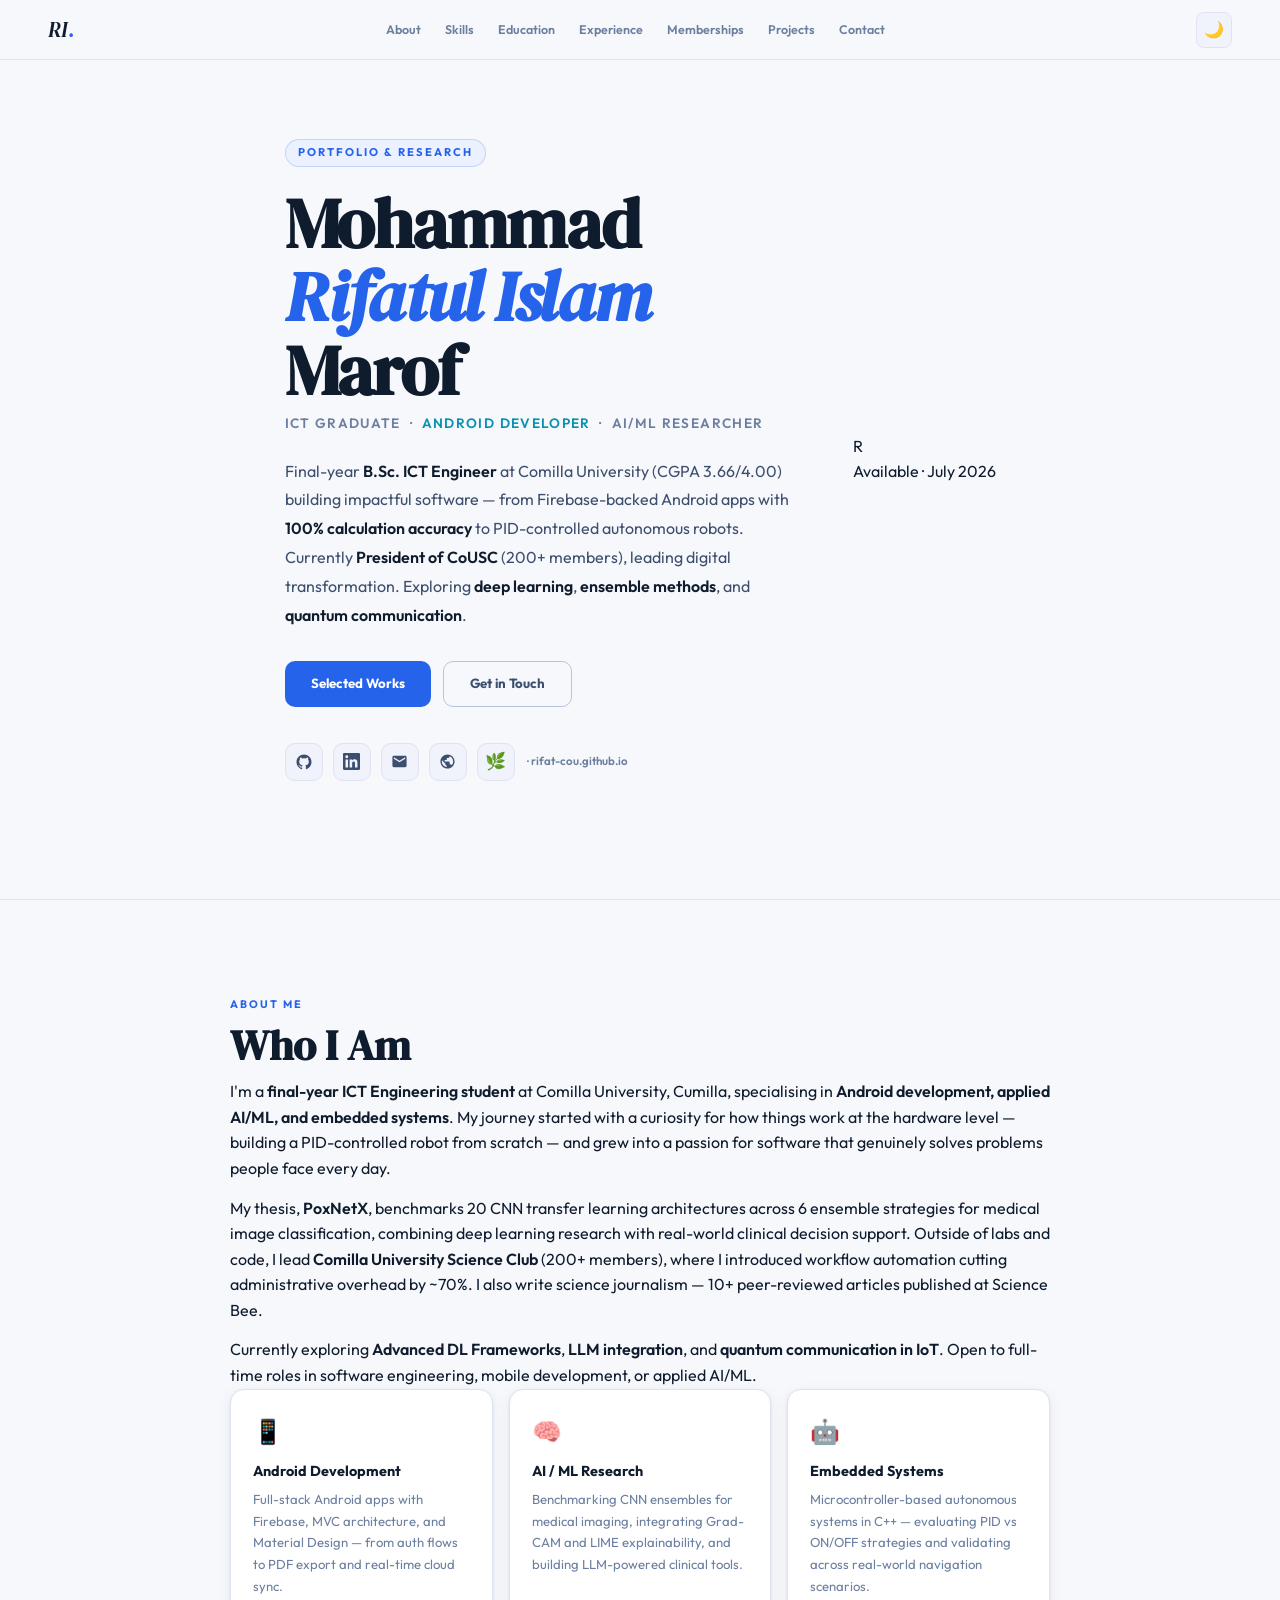
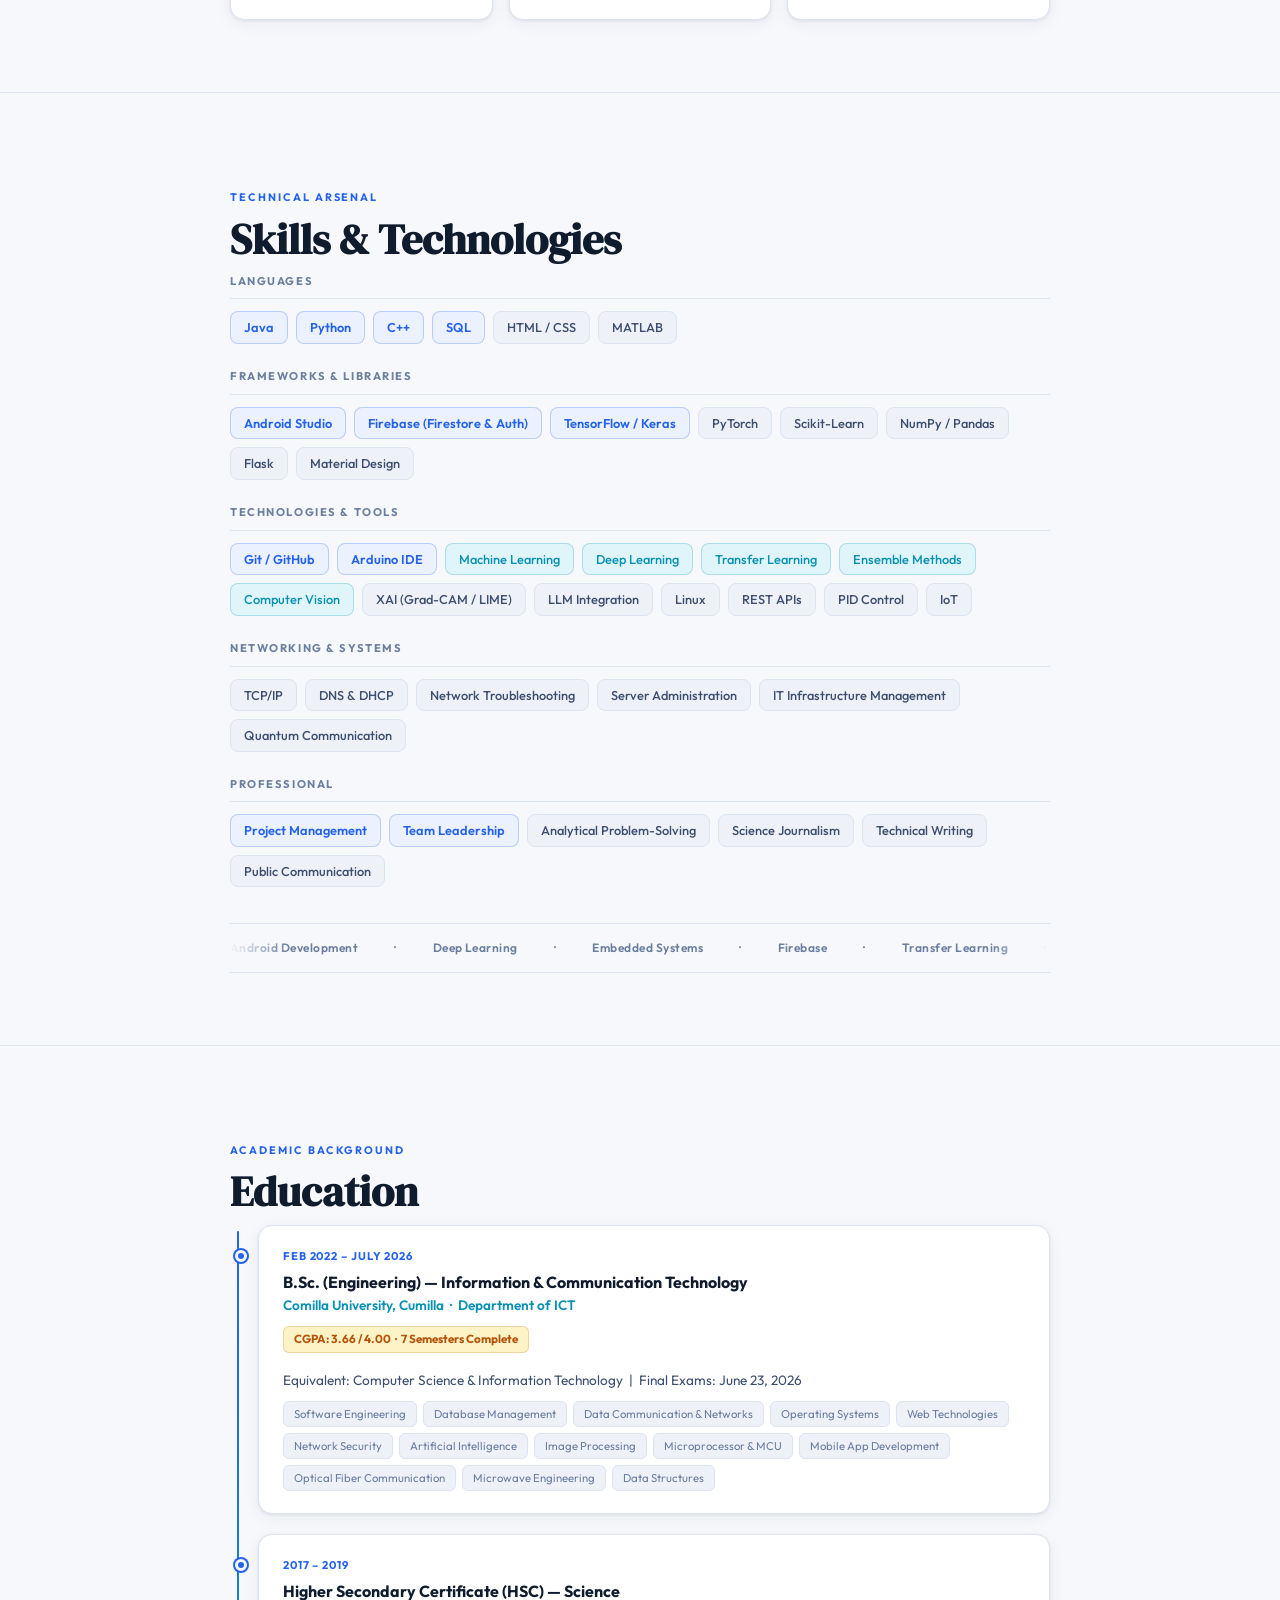
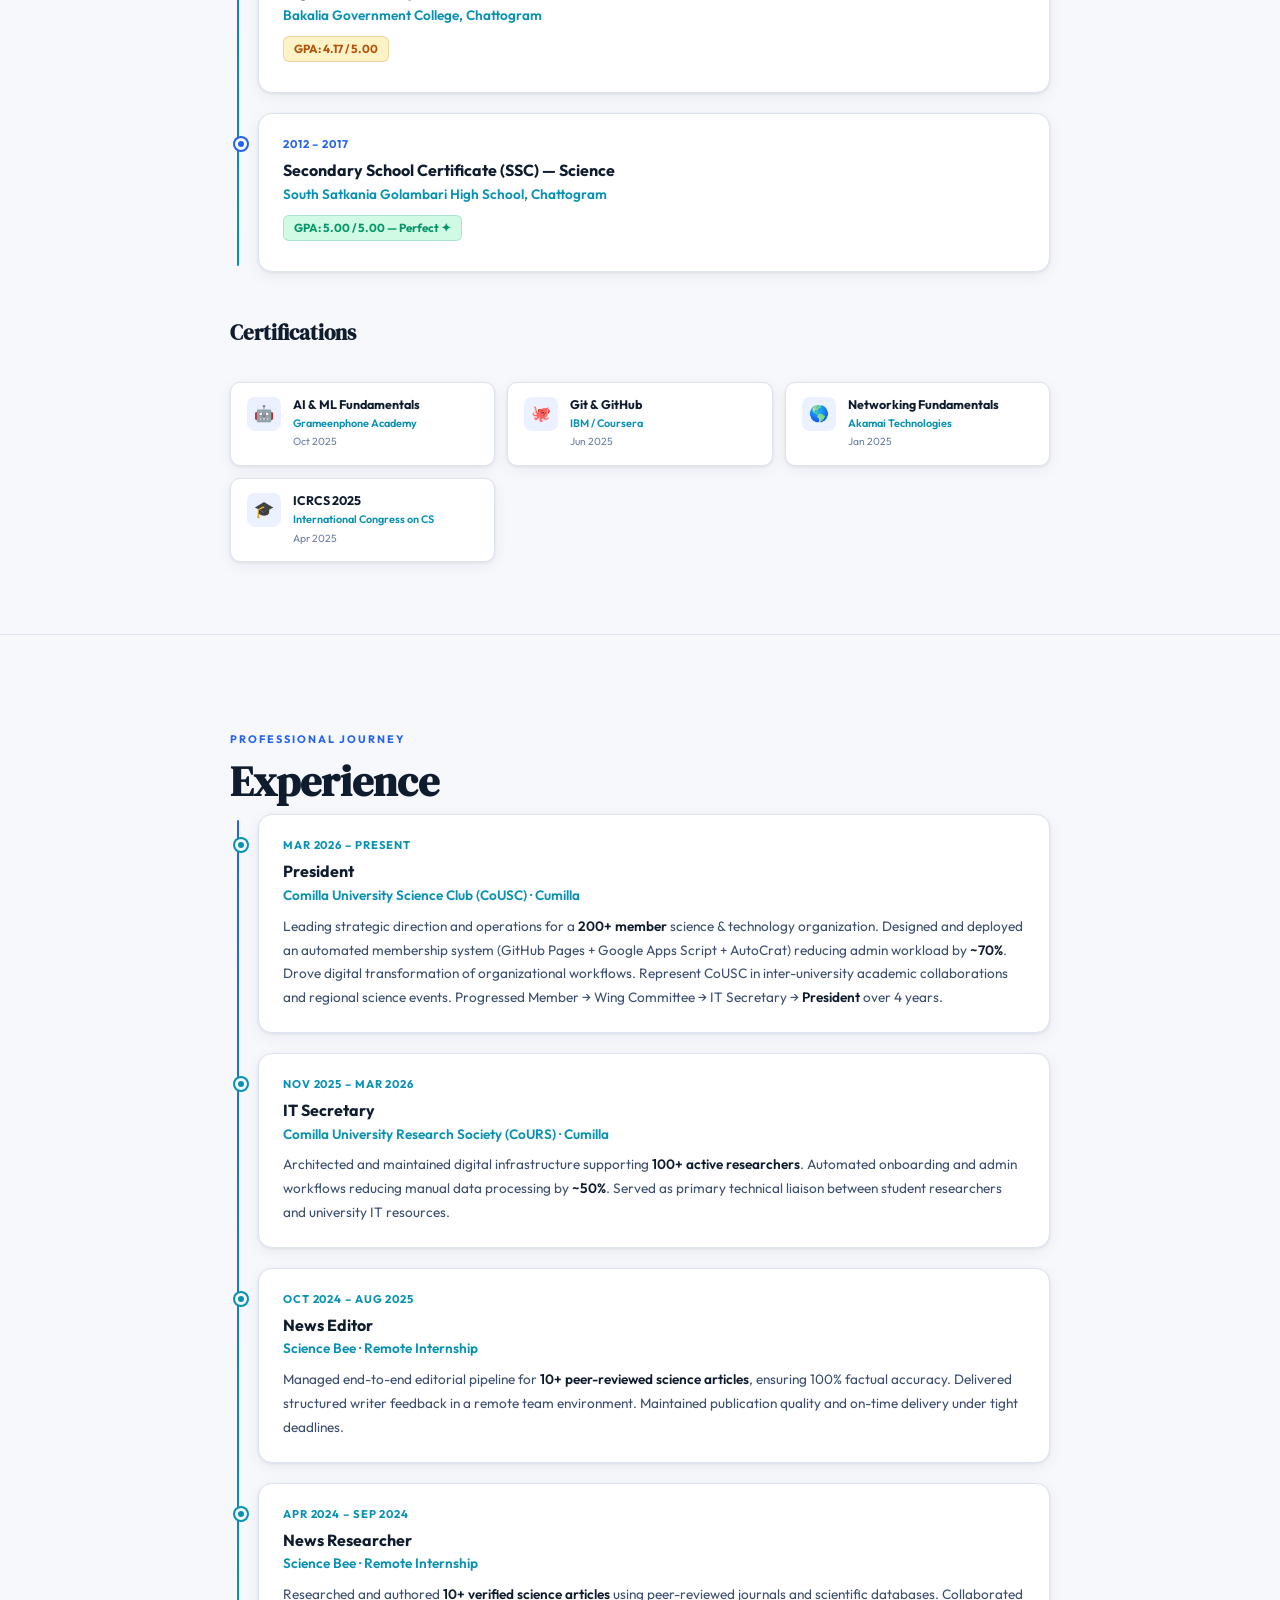
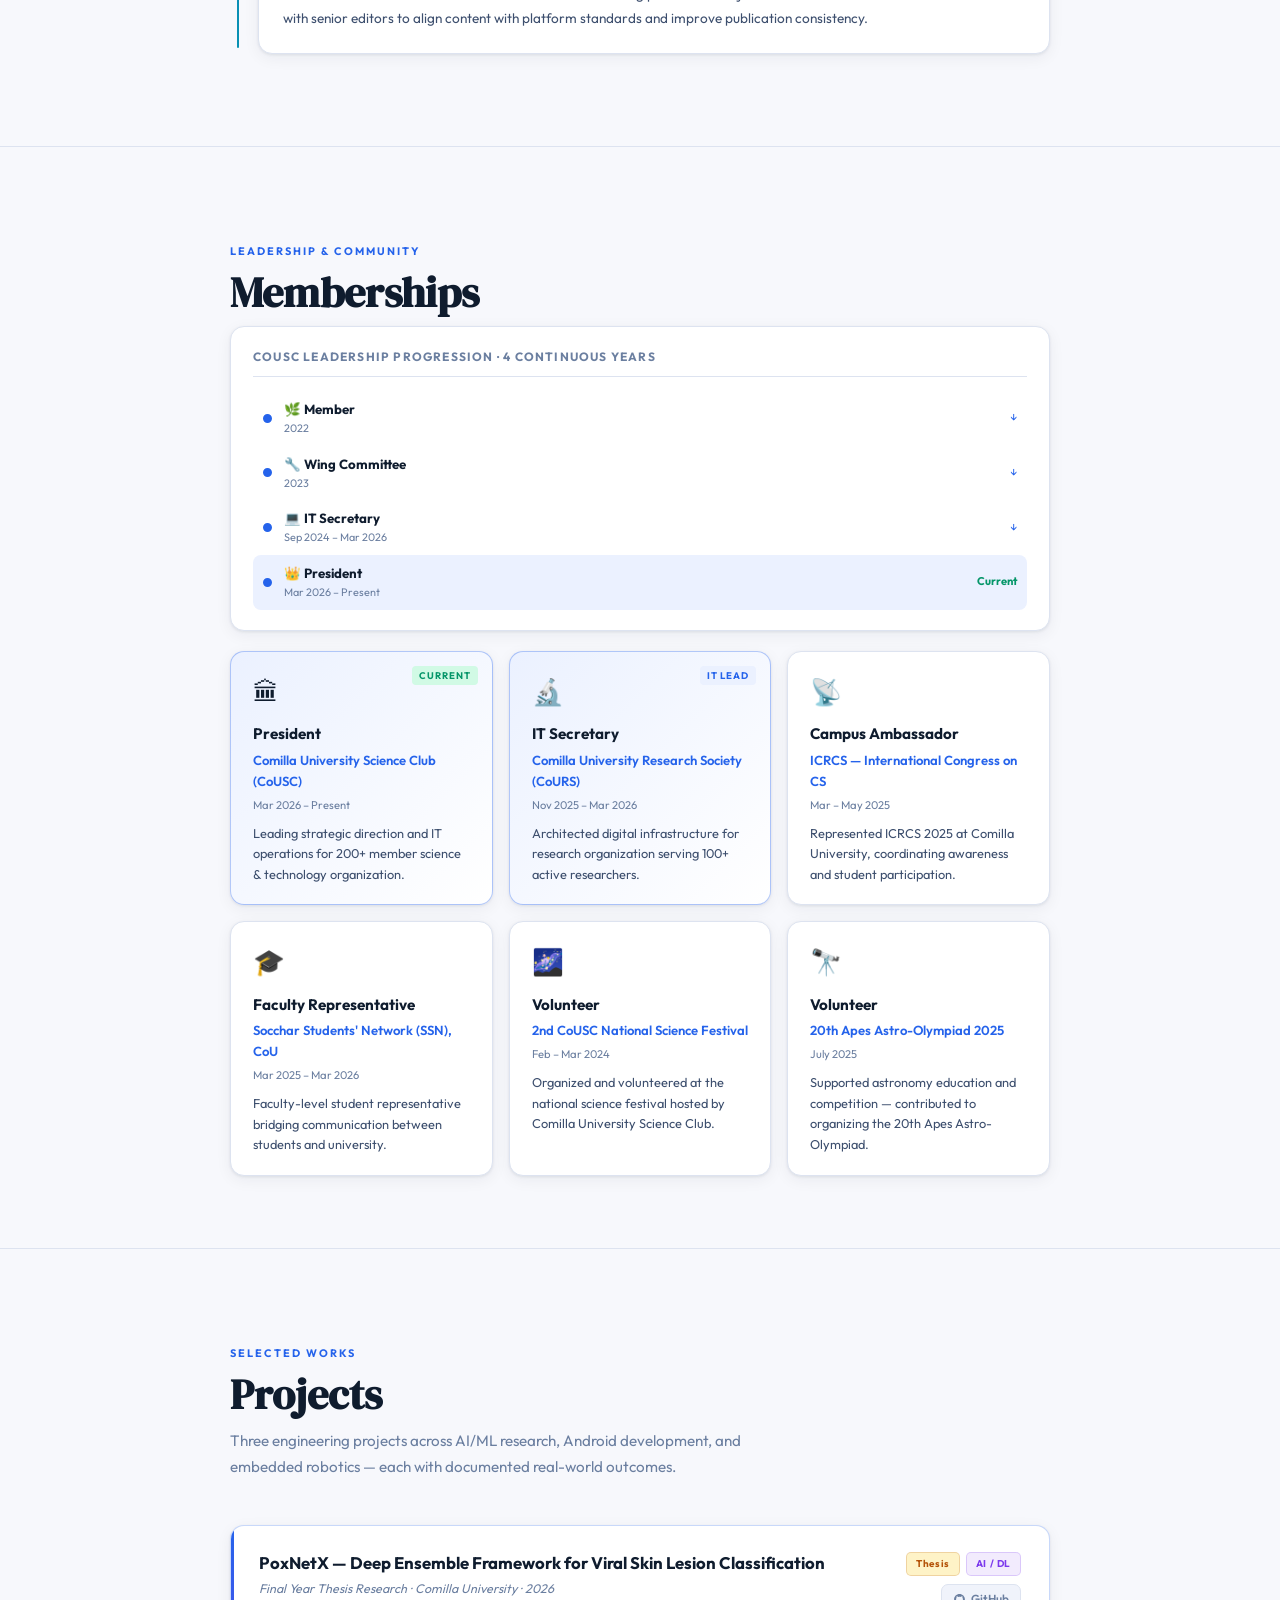
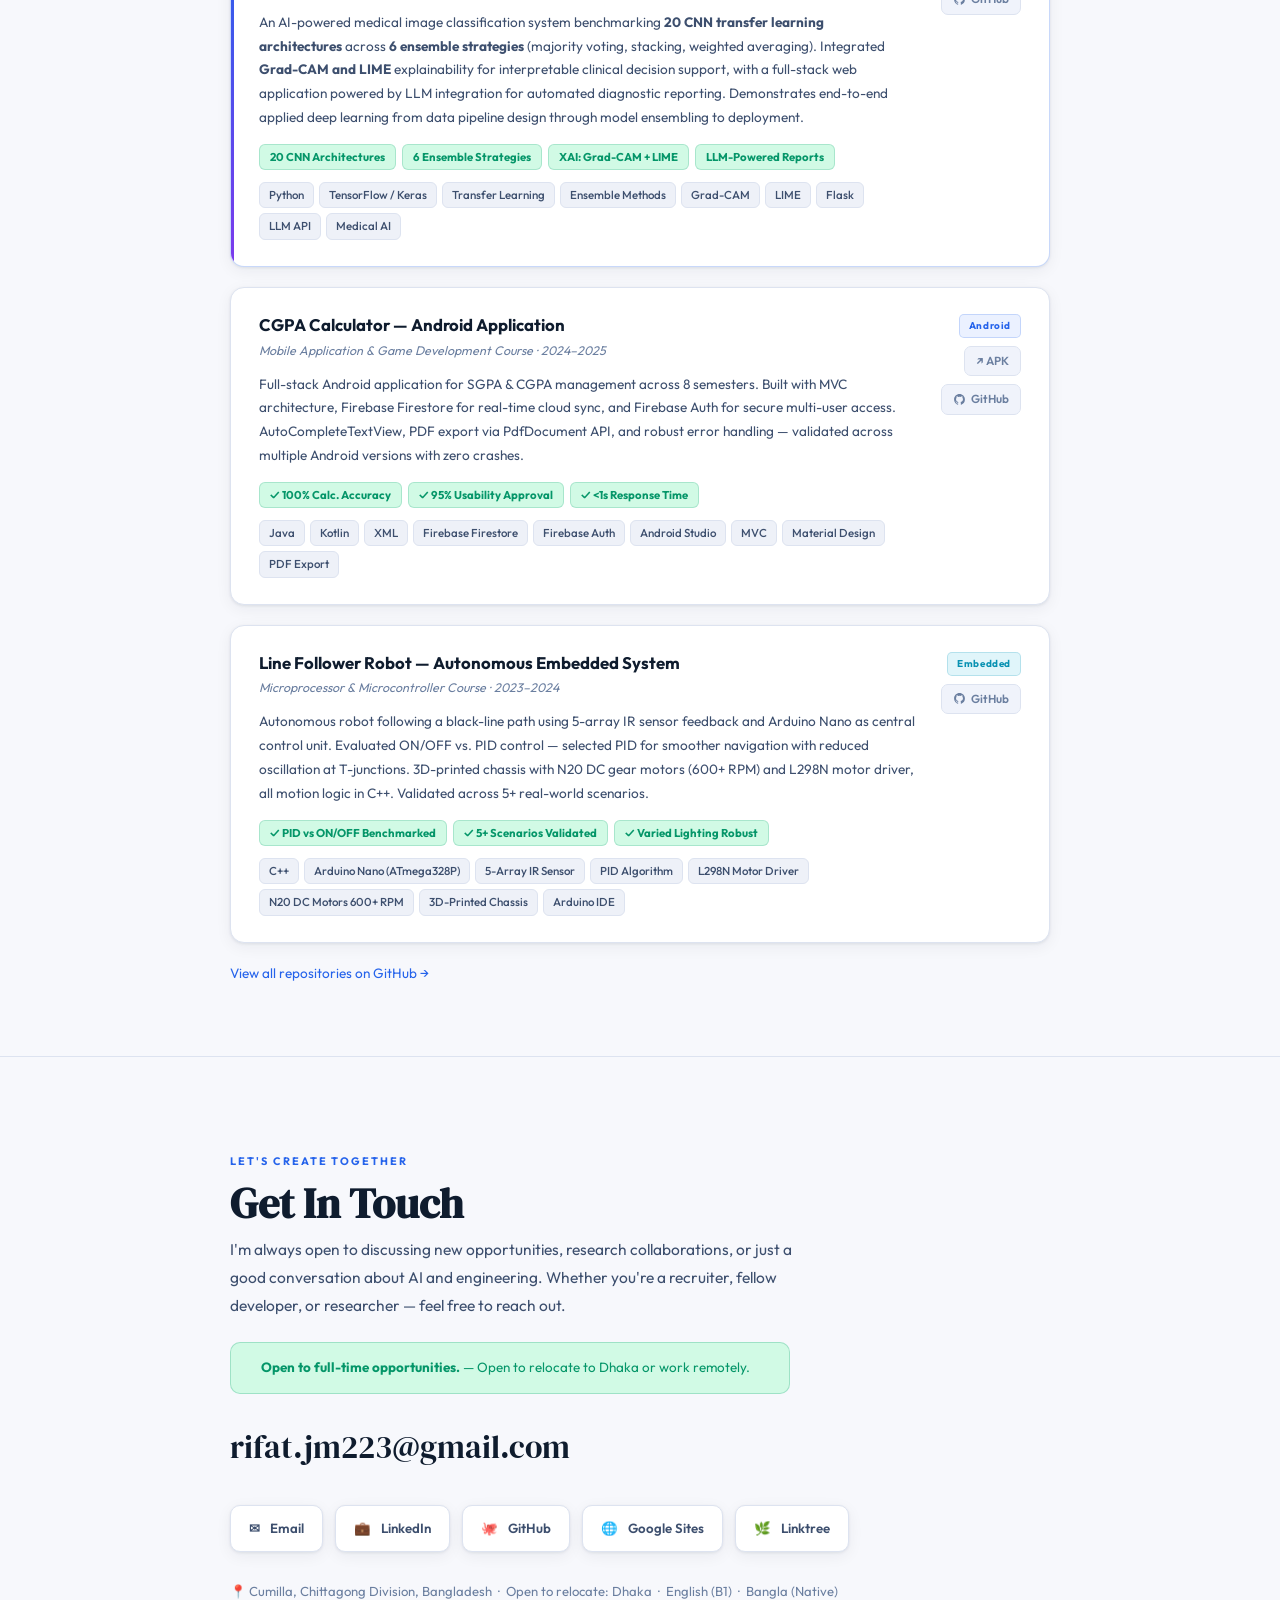
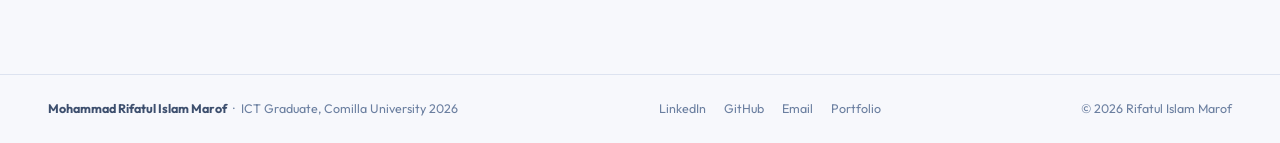
==== index.html @ de0dd0b9 "Add files via upload" ====
<!DOCTYPE html>
<html lang="en" data-theme="light">
<head>
<meta charset="UTF-8"/>
<meta name="viewport" content="width=device-width,initial-scale=1.0"/>
<title>Mohammad Rifatul Islam Marof — ICT Portfolio</title>
<meta name="description" content="ICT Graduate · Android Developer · AI/ML Researcher · Embedded Systems · Comilla University 2026"/>
<link rel="preconnect" href="https://fonts.googleapis.com"/>
<link rel="preconnect" href="https://fonts.gstatic.com" crossorigin/>
<link href="https://fonts.googleapis.com/css2?family=DM+Serif+Display:ital@0;1&family=Outfit:wght@300;400;500;600;700;800&display=swap" rel="stylesheet"/>
<style>
/* ══ TOKENS ══════════════════════════════════════════════════════ */
:root{
  --bg:#F7F8FC; --bg2:#FFF; --bg3:#EEF1F8;
  --surface:#FFF; --surface2:#F0F3FB;
  --border:#DDE3F0; --border2:#B8C4DF;
  --ink:#0F1C2E; --ink2:#3D4F6E; --ink3:#6B7FA0;
  --accent:#2563EB; --accent-lt:#EBF1FF; --accent2:#7C3AED;
  --teal:#0891B2; --teal-lt:#E0F5FA;
  --gold:#B45309; --gold-lt:#FEF3C7;
  --green:#059669; --green-lt:#D1FAE5;
  --tag-bg:#EEF1F8; --tag-ink:#3D4F6E;
  --nav-bg:rgba(247,248,252,0.93);
  --shadow:0 1px 3px rgba(15,28,46,.08),0 4px 16px rgba(15,28,46,.06);
  --shadow-lg:0 8px 40px rgba(15,28,46,.12);
  --r:14px;
  --serif:'DM Serif Display',Georgia,serif;
  --ui:'Outfit',sans-serif;
}
[data-theme="dark"]{
  --bg:#080C14; --bg2:#0D1120; --bg3:#111827;
  --surface:#111827; --surface2:#1A2340;
  --border:rgba(99,120,180,.18); --border2:rgba(99,120,180,.35);
  --ink:#E8EDF8; --ink2:#9AABCC; --ink3:#5A7099;
  --accent:#4F8EFF; --accent-lt:rgba(79,142,255,.12); --accent2:#9B7AFD;
  --teal:#22D3EE; --teal-lt:rgba(34,211,238,.1);
  --gold:#F59E0B; --gold-lt:rgba(245,158,11,.1);
  --green:#34D399; --green-lt:rgba(52,211,153,.1);
  --tag-bg:rgba(255,255,255,.06); --tag-ink:#9AABCC;
  --nav-bg:rgba(8,12,20,.93);
  --shadow:0 1px 3px rgba(0,0,0,.3),0 4px 16px rgba(0,0,0,.2);
  --shadow-lg:0 8px 40px rgba(0,0,0,.4);
}
*,*::before,*::after{box-sizing:border-box;margin:0;padding:0}
html{scroll-behavior:smooth;font-size:16px}
body{background:var(--bg);color:var(--ink);font-family:var(--ui);line-height:1.6;transition:background .3s,color .3s;overflow-x:hidden}
a{color:var(--accent);text-decoration:none}
a:hover{text-decoration:underline}
::-webkit-scrollbar{width:5px}
::-webkit-scrollbar-track{background:var(--bg)}
::-webkit-scrollbar-thumb{background:var(--border2);border-radius:3px}

/* ══ NAV ════════════════════════════════════════════════════════ */
nav{
  position:fixed;top:0;left:0;right:0;z-index:200;
  background:var(--nav-bg);backdrop-filter:blur(18px);
  border-bottom:1px solid var(--border);height:60px;
  display:flex;align-items:center;justify-content:space-between;
  padding:0 clamp(16px,4vw,48px);transition:background .3s,border-color .3s
}
.nav-brand{font-family:var(--serif);font-size:1.3rem;color:var(--ink);font-style:italic;text-decoration:none}
.nav-brand span{color:var(--accent);font-style:normal}
.nav-links{display:flex;align-items:center;gap:2px}
.nav-links a{font-size:.78rem;font-weight:600;color:var(--ink3);padding:5px 11px;border-radius:8px;text-decoration:none;transition:color .18s,background .18s;white-space:nowrap}
.nav-links a:hover,.nav-links a.active{color:var(--accent);background:var(--accent-lt)}
.nav-right{display:flex;align-items:center;gap:10px}
.theme-btn{background:var(--surface2);border:1px solid var(--border);border-radius:8px;width:36px;height:36px;display:flex;align-items:center;justify-content:center;cursor:pointer;font-size:1rem;transition:background .2s}
.theme-btn:hover{background:var(--border)}
.hamburger{display:none;flex-direction:column;gap:4px;cursor:pointer;padding:6px;background:none;border:none}
.hamburger span{display:block;width:20px;height:2px;background:var(--ink2);border-radius:2px;transition:all .25s}
.hamburger.open span:nth-child(1){transform:rotate(45deg) translate(4px,4px)}
.hamburger.open span:nth-child(2){opacity:0}
.hamburger.open span:nth-child(3){transform:rotate(-45deg) translate(4px,-4px)}
.mobile-nav{display:none;position:fixed;top:60px;left:0;right:0;z-index:199;background:var(--surface);border-bottom:1px solid var(--border);padding:12px 20px 20px;flex-direction:column;gap:3px}
.mobile-nav.open{display:flex}
.mobile-nav a{font-size:.88rem;font-weight:600;color:var(--ink2);padding:9px 12px;border-radius:8px;text-decoration:none}
.mobile-nav a:hover{color:var(--accent);background:var(--accent-lt)}

/* ══ LAYOUT ══════════════════════════════════════════════════════ */
.wrapper{max-width:900px;margin:0 auto;padding:0 clamp(16px,4vw,40px)}
section{padding:96px 0 72px;border-bottom:1px solid var(--border)}
section:last-of-type{border-bottom:none}
.eyebrow{font-size:.68rem;font-weight:700;letter-spacing:.18em;text-transform:uppercase;color:var(--accent);margin-bottom:10px}
.sec-title{font-family:var(--serif);font-size:clamp(1.8rem,3.5vw,2.6rem);color:var(--ink);line-height:1.1;margin-bottom:10px}
.sec-sub{font-size:.95rem;color:var(--ink3);max-width:560px;line-height:1.75;margin-bottom:44px}

/* ══ HERO ════════════════════════════════════════════════════════ */
#hero{min-height:100vh;display:flex;align-items:center;padding:80px 0 60px;border-bottom:1px solid var(--border)}
.hero-inner{display:flex;align-items:center;justify-content:space-between;gap:48px;width:100%}
.hero-text{flex:1}
.hero-label{display:inline-block;font-size:.7rem;font-weight:700;letter-spacing:.18em;text-transform:uppercase;color:var(--accent);background:var(--accent-lt);border:1px solid rgba(37,99,235,.2);padding:4px 12px;border-radius:20px;margin-bottom:20px}
[data-theme=dark] .hero-label{border-color:rgba(79,142,255,.25)}
.hero-name{font-family:var(--serif);font-size:clamp(2.6rem,6vw,4.4rem);color:var(--ink);line-height:1.04;margin-bottom:6px;letter-spacing:-.02em}
.hero-name em{font-style:italic;color:var(--accent);display:block}
.hero-tagline{font-size:.85rem;font-weight:600;letter-spacing:.1em;text-transform:uppercase;color:var(--ink3);margin-bottom:22px}
.hero-tagline span{color:var(--teal)}
.hero-bio{font-size:1rem;color:var(--ink2);line-height:1.8;max-width:520px;margin-bottom:32px}
.hero-bio strong{color:var(--ink);font-weight:600}
.hero-btns{display:flex;gap:12px;flex-wrap:wrap;margin-bottom:36px}
.btn{font-family:var(--ui);font-size:.83rem;font-weight:700;padding:11px 26px;border-radius:10px;cursor:pointer;border:none;transition:all .2s;text-decoration:none;display:inline-flex;align-items:center;gap:8px}
.btn-fill{background:var(--accent);color:#fff}
.btn-fill:hover{opacity:.88;transform:translateY(-1px);text-decoration:none;color:#fff}
.btn-outline{background:transparent;color:var(--ink2);border:1.5px solid var(--border2)}
.btn-outline:hover{border-color:var(--accent);color:var(--accent);background:var(--accent-lt);text-decoration:none}
.hero-socials{display:flex;align-items:center;gap:10px;flex-wrap:wrap}
.sico{display:flex;align-items:center;justify-content:center;width:38px;height:38px;border-radius:10px;background:var(--surface2);border:1px solid var(--border);color:var(--ink2);font-size:1.05rem;text-decoration:none;transition:all .2s}
.sico:hover{background:var(--accent-lt);border-color:var(--accent);color:var(--accent);transform:translateY(-2px);text-decoration:none}
.sico-label{font-size:.72rem;color:var(--ink3);font-weight:600;margin-left:2px}

<div class="hero-photo-wrap">
    <div class="hero-photo">
        <img src="/home/rifat-cou/Downloads/Marof.jpg" alt="Mohammad Rifatul Islam Marof — ICT Graduate, Comilla University"/>
    </div>
    <div class="avail-badge"><div class="avail-dot"></div>Available · July 2026</div>
</div>

/* ══ ABOUT ═══════════════════════════════════════════════════════ */
.about-body{font-size:.97rem;color:var(--ink2);line-height:1.85;margin-bottom:32px}
.about-body strong{color:var(--ink);font-weight:600}
.about-body p+p{margin-top:14px}
.about-pillars{display:grid;grid-template-columns:1fr 1fr 1fr;gap:16px}
.pillar{background:var(--surface);border:1px solid var(--border);border-radius:var(--r);padding:22px;box-shadow:var(--shadow);transition:border-color .2s,transform .2s}
.pillar:hover{border-color:var(--border2);transform:translateY(-2px)}
.pillar-ico{font-size:1.5rem;margin-bottom:10px}
.pillar-title{font-size:.9rem;font-weight:700;color:var(--ink);margin-bottom:6px}
.pillar-text{font-size:.82rem;color:var(--ink3);line-height:1.65}

/* ══ SKILLS ══════════════════════════════════════════════════════ */
.skill-cats{display:flex;flex-direction:column;gap:24px}
.skill-cat-label{font-size:.7rem;font-weight:700;letter-spacing:.14em;text-transform:uppercase;color:var(--ink3);margin-bottom:12px;padding-bottom:8px;border-bottom:1px solid var(--border)}
.skill-pills{display:flex;flex-wrap:wrap;gap:8px}
.sp{font-size:.8rem;font-weight:500;padding:5px 13px;border-radius:8px;background:var(--tag-bg);color:var(--tag-ink);border:1px solid var(--border);transition:all .15s;cursor:default}
.sp:hover{border-color:var(--accent);color:var(--accent);background:var(--accent-lt)}
.sp.hi{background:var(--accent-lt);color:var(--accent);border-color:rgba(37,99,235,.25);font-weight:600}
[data-theme=dark] .sp.hi{border-color:rgba(79,142,255,.3)}
.sp.tl{background:var(--teal-lt);color:var(--teal);border-color:rgba(8,145,178,.25)}
[data-theme=dark] .sp.tl{border-color:rgba(34,211,238,.25)}
.marquee-wrap{overflow:hidden;margin-top:36px;padding:14px 0;border-top:1px solid var(--border);border-bottom:1px solid var(--border);position:relative}
.marquee-wrap::before,.marquee-wrap::after{content:'';position:absolute;top:0;bottom:0;width:60px;z-index:2}
.marquee-wrap::before{left:0;background:linear-gradient(to right,var(--bg),transparent)}
.marquee-wrap::after{right:0;background:linear-gradient(to left,var(--bg),transparent)}
.marquee-track{display:flex;gap:36px;animation:marquee 28s linear infinite;width:max-content}
.marquee-wrap:hover .marquee-track{animation-play-state:paused}
@keyframes marquee{0%{transform:translateX(0)}100%{transform:translateX(-50%)}}
.marquee-item{font-size:.75rem;font-weight:600;color:var(--ink3);white-space:nowrap;letter-spacing:.04em}

/* ══ TIMELINE (edu + exp) ════════════════════════════════════════ */
.timeline{position:relative;padding-left:28px}
.timeline::before{content:'';position:absolute;left:7px;top:6px;bottom:6px;width:2px;background:linear-gradient(to bottom,var(--accent),var(--teal));border-radius:2px}
.tl-entry{position:relative;margin-bottom:20px;background:var(--surface);border:1px solid var(--border);border-radius:var(--r);padding:22px 24px;box-shadow:var(--shadow);transition:border-color .2s,transform .2s}
.tl-entry:hover{border-color:var(--border2);transform:translateX(4px)}
.tl-entry::before{content:'';position:absolute;left:-24px;top:24px;width:12px;height:12px;border-radius:50%;background:var(--accent);border:3px solid var(--bg);box-shadow:0 0 0 2px var(--accent)}
.timeline.teal .tl-entry::before{background:var(--teal);box-shadow:0 0 0 2px var(--teal)}
.tl-date{font-size:.7rem;font-weight:700;letter-spacing:.08em;text-transform:uppercase;color:var(--accent);margin-bottom:6px}
.timeline.teal .tl-date{color:var(--teal)}
.tl-title{font-size:1rem;font-weight:700;color:var(--ink);margin-bottom:3px;line-height:1.3}
.tl-org{font-size:.85rem;color:var(--teal);font-weight:600;margin-bottom:8px}
.tl-gpa{display:inline-block;font-size:.73rem;font-weight:700;padding:3px 10px;border-radius:6px;background:var(--gold-lt);color:var(--gold);border:1px solid rgba(180,83,9,.2);margin-bottom:8px}
[data-theme=dark] .tl-gpa{border-color:rgba(245,158,11,.2)}
.tl-body{font-size:.85rem;color:var(--ink2);line-height:1.75;margin-top:8px}
.tl-body strong{color:var(--ink);font-weight:600}
.cw-pills{display:flex;flex-wrap:wrap;gap:6px;margin-top:8px}
.cw-pill{font-size:.71rem;padding:3px 10px;border-radius:6px;background:var(--bg3);color:var(--ink3);border:1px solid var(--border)}

/* ══ CERTS ═══════════════════════════════════════════════════════ */
.cert-row{display:grid;grid-template-columns:repeat(auto-fill,minmax(200px,1fr));gap:12px;margin-top:32px}
.cert-card{background:var(--surface);border:1px solid var(--border);border-radius:10px;padding:14px 16px;display:flex;gap:12px;align-items:flex-start;box-shadow:var(--shadow);transition:border-color .2s,transform .2s}
.cert-card:hover{border-color:var(--border2);transform:translateY(-2px)}
.cert-ico{width:34px;height:34px;border-radius:8px;flex-shrink:0;display:flex;align-items:center;justify-content:center;font-size:1rem;background:var(--accent-lt)}
.cert-name{font-size:.78rem;font-weight:700;color:var(--ink);line-height:1.3;margin-bottom:2px}
.cert-issuer{font-size:.68rem;color:var(--teal);font-weight:600}
.cert-date{font-size:.65rem;color:var(--ink3);margin-top:2px}

/* ══ MEMBERSHIPS ═════════════════════════════════════════════════ */
.prog-track{background:var(--surface);border:1px solid var(--border);border-radius:var(--r);padding:20px 22px;box-shadow:var(--shadow);margin-bottom:20px}
.prog-track-title{font-size:.75rem;font-weight:700;letter-spacing:.1em;text-transform:uppercase;color:var(--ink3);margin-bottom:14px;padding-bottom:10px;border-bottom:1px solid var(--border)}
.prog-steps{display:flex;flex-direction:column;gap:0}
.ps{display:flex;align-items:center;gap:12px;padding:8px 10px;border-radius:8px;transition:background .15s}
.ps:hover{background:var(--bg3)}
.ps.now{background:var(--accent-lt)}
[data-theme=dark] .ps.now{background:rgba(79,142,255,.08)}
.ps-dot{width:9px;height:9px;border-radius:50%;flex-shrink:0;background:var(--accent);border:2px solid var(--accent)}
.ps-info{flex:1}
.ps-role{font-size:.83rem;font-weight:700;color:var(--ink)}
.ps-date{font-size:.68rem;color:var(--ink3)}
.ps-arrow{font-size:.7rem;color:var(--accent)}
.mem-grid{display:grid;grid-template-columns:repeat(auto-fill,minmax(260px,1fr));gap:16px}
.mem-card{background:var(--surface);border:1px solid var(--border);border-radius:var(--r);padding:20px 22px;box-shadow:var(--shadow);transition:border-color .2s,transform .2s;position:relative}
.mem-card:hover{border-color:var(--border2);transform:translateY(-2px)}
.mem-card.current{border-color:rgba(37,99,235,.35);background:linear-gradient(135deg,var(--accent-lt),var(--surface))}
[data-theme=dark] .mem-card.current{border-color:rgba(79,142,255,.3)}
.mem-badge{position:absolute;top:14px;right:14px;font-size:.6rem;font-weight:700;letter-spacing:.1em;text-transform:uppercase;padding:2px 7px;border-radius:4px}
.mb-current{background:var(--green-lt);color:var(--green)}
.mb-lead{background:var(--accent-lt);color:var(--accent)}
[data-theme=dark] .mb-current{background:rgba(52,211,153,.15);color:#34D399}
.mem-ico{font-size:1.6rem;margin-bottom:10px}
.mem-role{font-size:.95rem;font-weight:700;color:var(--ink);margin-bottom:3px}
.mem-org{font-size:.82rem;color:var(--accent);font-weight:600;margin-bottom:5px}
.mem-date{font-size:.7rem;color:var(--ink3);margin-bottom:8px}
.mem-desc{font-size:.8rem;color:var(--ink2);line-height:1.6}

/* ══ PROJECTS ════════════════════════════════════════════════════ */
.proj-stack{display:flex;flex-direction:column;gap:20px}
.proj-card{background:var(--surface);border:1px solid var(--border);border-radius:var(--r);padding:26px 28px;box-shadow:var(--shadow);transition:all .22s;display:grid;grid-template-columns:1fr auto;gap:16px;align-items:start;position:relative;overflow:hidden}
.proj-card::before{content:'';position:absolute;left:0;top:0;bottom:0;width:3px;background:var(--accent);opacity:0;transition:opacity .2s}
.proj-card:hover{border-color:var(--border2);transform:translateX(4px);box-shadow:var(--shadow-lg)}
.proj-card:hover::before{opacity:1}
.proj-card.feat{border-color:rgba(37,99,235,.25)}
[data-theme=dark] .proj-card.feat{border-color:rgba(79,142,255,.2)}
.proj-card.feat::before{opacity:1;background:linear-gradient(to bottom,var(--accent),var(--accent2))}
.proj-l{min-width:0}
.proj-r{flex-shrink:0;text-align:right;display:flex;flex-direction:column;gap:8px;align-items:flex-end}
.proj-badges{display:flex;gap:6px;flex-wrap:wrap;justify-content:flex-end}
.pb{font-size:.62rem;font-weight:700;letter-spacing:.06em;padding:3px 9px;border-radius:5px}
.pb-ai{background:rgba(124,58,237,.1);color:var(--accent2);border:1px solid rgba(124,58,237,.2)}
.pb-mob{background:var(--accent-lt);color:var(--accent);border:1px solid rgba(37,99,235,.2)}
.pb-hw{background:var(--teal-lt);color:var(--teal);border:1px solid rgba(8,145,178,.2)}
.pb-thesis{background:var(--gold-lt);color:var(--gold);border:1px solid rgba(180,83,9,.2)}
[data-theme=dark] .pb-ai{border-color:rgba(155,122,253,.3)}
[data-theme=dark] .pb-mob{border-color:rgba(79,142,255,.3)}
[data-theme=dark] .pb-hw{border-color:rgba(34,211,238,.3)}
[data-theme=dark] .pb-thesis{border-color:rgba(245,158,11,.3)}
.gh-link{font-size:.73rem;font-weight:600;color:var(--ink3);text-decoration:none;padding:5px 11px;border-radius:7px;border:1px solid var(--border);background:var(--surface2);transition:all .18s;display:inline-flex;align-items:center;gap:5px}
.gh-link:hover{border-color:var(--accent);color:var(--accent);background:var(--accent-lt);text-decoration:none}
.proj-title{font-size:1.05rem;font-weight:700;color:var(--ink);margin-bottom:5px;line-height:1.3}
.proj-sub{font-size:.78rem;color:var(--ink3);font-style:italic;margin-bottom:12px}
.proj-desc{font-size:.85rem;color:var(--ink2);line-height:1.75;margin-bottom:14px}
.proj-metrics{display:flex;flex-wrap:wrap;gap:6px;margin-bottom:12px}
.metric{font-size:.71rem;font-weight:700;padding:3px 10px;border-radius:6px;background:var(--green-lt);color:var(--green);border:1px solid rgba(5,150,105,.2)}
[data-theme=dark] .metric{background:rgba(52,211,153,.08);color:#34D399;border-color:rgba(52,211,153,.2)}
.proj-tags{display:flex;flex-wrap:wrap;gap:5px}
.pt{font-size:.72rem;padding:3px 9px;border-radius:6px;background:var(--tag-bg);color:var(--tag-ink);border:1px solid var(--border);font-weight:500}

/* ══ CONTACT ═════════════════════════════════════════════════════ */
#contact{border-bottom:none}
.contact-intro{font-size:.97rem;color:var(--ink2);line-height:1.8;max-width:580px;margin-bottom:22px}
.otw{display:flex;align-items:center;gap:12px;background:var(--green-lt);border:1px solid rgba(5,150,105,.25);border-radius:10px;padding:14px 18px;font-size:.84rem;color:var(--green);max-width:560px;margin-bottom:28px}
[data-theme=dark] .otw{background:rgba(52,211,153,.08);border-color:rgba(52,211,153,.2);color:#34D399}
.contact-email{font-family:var(--serif);font-size:clamp(1.3rem,3vw,2rem);color:var(--ink);margin-bottom:32px;display:block;transition:color .2s}
.contact-email:hover{color:var(--accent);text-decoration:none}
.contact-links{display:flex;flex-wrap:wrap;gap:12px;margin-bottom:28px}
.cl{display:flex;align-items:center;gap:10px;padding:12px 18px;background:var(--surface);border:1px solid var(--border);border-radius:10px;text-decoration:none;color:var(--ink2);font-size:.83rem;font-weight:600;box-shadow:var(--shadow);transition:all .2s}
.cl:hover{border-color:var(--accent);color:var(--accent);background:var(--accent-lt);transform:translateY(-2px);text-decoration:none}

/* ══ FOOTER ══════════════════════════════════════════════════════ */
footer{border-top:1px solid var(--border);padding:24px clamp(16px,4vw,48px);display:flex;align-items:center;justify-content:space-between;flex-wrap:wrap;gap:12px;font-size:.78rem;color:var(--ink3)}
footer a{color:var(--ink3);transition:color .2s}
footer a:hover{color:var(--accent);text-decoration:none}
.footer-links{display:flex;gap:18px}

/* ══ REVEAL ══════════════════════════════════════════════════════ */
.reveal{opacity:0;transform:translateY(18px);transition:opacity .55s ease,transform .55s ease}
.reveal.visible{opacity:1;transform:translateY(0)}
.reveal:nth-child(2){transition-delay:.07s}
.reveal:nth-child(3){transition-delay:.14s}
.reveal:nth-child(4){transition-delay:.21s}
.reveal:nth-child(5){transition-delay:.28s}
.reveal:nth-child(6){transition-delay:.35s}

/* ══ RESPONSIVE ══════════════════════════════════════════════════ */
@media(max-width:768px){
  .hero-inner{flex-direction:column-reverse;align-items:flex-start}
  .hero-photo{width:100%;max-width:280px;height:240px}
  .hero-photo-wrap{align-self:center}
  .about-pillars{grid-template-columns:1fr}
  .proj-card{grid-template-columns:1fr}
  .proj-r{flex-direction:row;justify-content:flex-start;align-items:center}
  .proj-badges{justify-content:flex-start}
  nav{padding:0 16px}
  .nav-links{display:none}
  .hamburger{display:flex}
  .hero-btns{flex-direction:column}
  .btn{width:100%;justify-content:center}
}
@media(max-width:480px){
  .mem-grid{grid-template-columns:1fr}
  .cert-row{grid-template-columns:1fr}
}
</style>
</head>
<body>

<!-- NAV -->
<nav id="mainNav">
  <a href="#hero" class="nav-brand">RI<span>.</span></a>
  <div class="nav-links" id="navLinks">
    <a href="#about">About</a>
    <a href="#skills">Skills</a>
    <a href="#education">Education</a>
    <a href="#experience">Experience</a>
    <a href="#memberships">Memberships</a>
    <a href="#projects">Projects</a>
    <a href="#contact">Contact</a>
  </div>
  <div class="nav-right">
    <button class="theme-btn" id="themeBtn" title="Toggle theme">&#127769;</button>
    <button class="hamburger" id="hamburger" onclick="toggleMenu()">
      <span></span><span></span><span></span>
    </button>
  </div>
</nav>

<div class="mobile-nav" id="mobileNav">
  <a href="#about"       onclick="closeMenu()">About</a>
  <a href="#skills"      onclick="closeMenu()">Skills</a>
  <a href="#education"   onclick="closeMenu()">Education</a>
  <a href="#experience"  onclick="closeMenu()">Experience</a>
  <a href="#memberships" onclick="closeMenu()">Memberships</a>
  <a href="#projects"    onclick="closeMenu()">Projects</a>
  <a href="#contact"     onclick="closeMenu()">Contact</a>
</div>

<!-- HERO -->
<section id="hero">
<div class="wrapper">
<div class="hero-inner">
  <div class="hero-text">
    <div class="hero-label">Portfolio &amp; Research</div>
    <h1 class="hero-name">Mohammad<br><em>Rifatul Islam</em>Marof</h1>
    <div class="hero-tagline">ICT Graduate &nbsp;&middot;&nbsp; <span>Android Developer</span> &nbsp;&middot;&nbsp; AI/ML Researcher</div>
    <p class="hero-bio">
      Final-year <strong>B.Sc. ICT Engineer</strong> at Comilla University (CGPA 3.66/4.00) building
      impactful software &mdash; from Firebase-backed Android apps with <strong>100% calculation accuracy</strong>
      to PID-controlled autonomous robots. Currently <strong>President of CoUSC</strong> (200+ members),
      leading digital transformation. Exploring <strong>deep learning</strong>, <strong>ensemble methods</strong>,
      and <strong>quantum communication</strong>.
    </p>
    <div class="hero-btns">
      <a href="#projects" class="btn btn-fill">Selected Works</a>
      <a href="#contact" class="btn btn-outline">Get in Touch</a>
    </div>
    <div class="hero-socials">
      <a href="https://github.com/rifat-cou" target="_blank" class="sico" title="GitHub">
        <svg width="18" height="18" viewBox="0 0 24 24" fill="currentColor"><path d="M12 2C6.477 2 2 6.484 2 12.017c0 4.425 2.865 8.18 6.839 9.504.5.092.682-.217.682-.483 0-.237-.008-.868-.013-1.703-2.782.605-3.369-1.343-3.369-1.343-.454-1.158-1.11-1.466-1.11-1.466-.908-.62.069-.608.069-.608 1.003.07 1.531 1.032 1.531 1.032.892 1.53 2.341 1.088 2.91.832.092-.647.35-1.088.636-1.338-2.22-.253-4.555-1.113-4.555-4.951 0-1.093.39-1.988 1.029-2.688-.103-.253-.446-1.272.098-2.65 0 0 .84-.27 2.75 1.026A9.564 9.564 0 0112 6.844c.85.004 1.705.115 2.504.337 1.909-1.296 2.747-1.027 2.747-1.027.546 1.379.202 2.398.1 2.651.64.7 1.028 1.595 1.028 2.688 0 3.848-2.339 4.695-4.566 4.943.359.309.678.92.678 1.855 0 1.338-.012 2.419-.012 2.747 0 .268.18.58.688.482A10.019 10.019 0 0022 12.017C22 6.484 17.522 2 12 2z"/></svg>
      </a>
      <a href="https://linkedin.com/in/rifatmi71" target="_blank" class="sico" title="LinkedIn">
        <svg width="17" height="17" viewBox="0 0 24 24" fill="currentColor"><path d="M20.447 20.452h-3.554v-5.569c0-1.328-.027-3.037-1.852-3.037-1.853 0-2.136 1.445-2.136 2.939v5.667H9.351V9h3.414v1.561h.046c.477-.9 1.637-1.85 3.37-1.85 3.601 0 4.267 2.37 4.267 5.455v6.286zM5.337 7.433a2.062 2.062 0 01-2.063-2.065 2.064 2.064 0 112.063 2.065zm1.782 13.019H3.555V9h3.564v11.452zM22.225 0H1.771C.792 0 0 .774 0 1.729v20.542C0 23.227.792 24 1.771 24h20.451C23.2 24 24 23.227 24 22.271V1.729C24 .774 23.2 0 22.222 0h.003z"/></svg>
      </a>
      <a href="mailto:rifat.jm223@gmail.com" class="sico" title="Email">
        <svg width="17" height="17" viewBox="0 0 24 24" fill="currentColor"><path d="M20 4H4c-1.1 0-2 .9-2 2v12c0 1.1.9 2 2 2h16c1.1 0 2-.9 2-2V6c0-1.1-.9-2-2-2zm0 4l-8 5-8-5V6l8 5 8-5v2z"/></svg>
      </a>
      <a href="https://sites.google.com/view/rifat-cou/home" target="_blank" class="sico" title="Portfolio">
        <svg width="17" height="17" viewBox="0 0 24 24" fill="currentColor"><path d="M12 2C6.48 2 2 6.48 2 12s4.48 10 10 10 10-4.48 10-10S17.52 2 12 2zm-1 17.93c-3.95-.49-7-3.85-7-7.93 0-.62.08-1.21.21-1.79L9 15v1c0 1.1.9 2 2 2v1.93zm6.9-2.54c-.26-.81-1-1.39-1.9-1.39h-1v-3c0-.55-.45-1-1-1H8v-2h2c.55 0 1-.45 1-1V7h2c1.1 0 2-.9 2-2v-.41c2.93 1.19 5 4.06 5 7.41 0 2.08-.8 3.97-2.1 5.39z"/></svg>
      </a>
      <a href="https://linktr.ee/rifat.cou" target="_blank" class="sico" title="Linktree">&#127807;</a>
      <span class="sico-label">&middot; rifat-cou.github.io</span>
    </div>
  </div>
  <div class="hero-photo-wrap">
    <div class="hero-photo">
      <!-- To add your photo: replace the letter R below with:
           <img src="photo.jpg" alt="Rifatul Islam Marof"/> -->
      R
    </div>
    <div class="avail-badge"><div class="avail-dot"></div>Available &middot; July 2026</div>
  </div>
</div>
</div>
</section>

<!-- ABOUT -->
<section id="about">
<div class="wrapper">
  <div class="eyebrow">About Me</div>
  <h2 class="sec-title">Who I Am</h2>
  <div class="about-body reveal">
    <p>I'm a <strong>final-year ICT Engineering student</strong> at Comilla University, Cumilla, specialising in <strong>Android development, applied AI/ML, and embedded systems</strong>. My journey started with a curiosity for how things work at the hardware level &mdash; building a PID-controlled robot from scratch &mdash; and grew into a passion for software that genuinely solves problems people face every day.</p>
    <p>My thesis, <strong>PoxNetX</strong>, benchmarks 20 CNN transfer learning architectures across 6 ensemble strategies for medical image classification, combining deep learning research with real-world clinical decision support. Outside of labs and code, I lead <strong>Comilla University Science Club</strong> (200+ members), where I introduced workflow automation cutting administrative overhead by ~70%. I also write science journalism &mdash; 10+ peer-reviewed articles published at Science Bee.</p>
    <p>Currently exploring <strong>Advanced DL Frameworks</strong>, <strong>LLM integration</strong>, and <strong>quantum communication in IoT</strong>. Open to full-time roles in software engineering, mobile development, or applied AI/ML.</p>
  </div>
  <div class="about-pillars">
    <div class="pillar reveal">
      <div class="pillar-ico">&#128241;</div>
      <div class="pillar-title">Android Development</div>
      <div class="pillar-text">Full-stack Android apps with Firebase, MVC architecture, and Material Design &mdash; from auth flows to PDF export and real-time cloud sync.</div>
    </div>
    <div class="pillar reveal">
      <div class="pillar-ico">&#129504;</div>
      <div class="pillar-title">AI / ML Research</div>
      <div class="pillar-text">Benchmarking CNN ensembles for medical imaging, integrating Grad-CAM and LIME explainability, and building LLM-powered clinical tools.</div>
    </div>
    <div class="pillar reveal">
      <div class="pillar-ico">&#129302;</div>
      <div class="pillar-title">Embedded Systems</div>
      <div class="pillar-text">Microcontroller-based autonomous systems in C++ &mdash; evaluating PID vs ON/OFF strategies and validating across real-world navigation scenarios.</div>
    </div>
  </div>
</div>
</section>

<!-- SKILLS -->
<section id="skills">
<div class="wrapper">
  <div class="eyebrow">Technical Arsenal</div>
  <h2 class="sec-title">Skills &amp; Technologies</h2>
  <div class="skill-cats">
    <div class="skill-cat reveal">
      <div class="skill-cat-label">Languages</div>
      <div class="skill-pills">
        <span class="sp hi">Java</span><span class="sp hi">Python</span><span class="sp hi">C++</span>
        <span class="sp hi">SQL</span><span class="sp">HTML / CSS</span><span class="sp">MATLAB</span>
      </div>
    </div>
    <div class="skill-cat reveal">
      <div class="skill-cat-label">Frameworks &amp; Libraries</div>
      <div class="skill-pills">
        <span class="sp hi">Android Studio</span><span class="sp hi">Firebase (Firestore &amp; Auth)</span>
        <span class="sp hi">TensorFlow / Keras</span><span class="sp">PyTorch</span>
        <span class="sp">Scikit-Learn</span><span class="sp">NumPy / Pandas</span>
        <span class="sp">Flask</span><span class="sp">Material Design</span>
      </div>
    </div>
    <div class="skill-cat reveal">
      <div class="skill-cat-label">Technologies &amp; Tools</div>
      <div class="skill-pills">
        <span class="sp hi">Git / GitHub</span><span class="sp hi">Arduino IDE</span>
        <span class="sp tl">Machine Learning</span><span class="sp tl">Deep Learning</span>
        <span class="sp tl">Transfer Learning</span><span class="sp tl">Ensemble Methods</span>
        <span class="sp tl">Computer Vision</span><span class="sp">XAI (Grad-CAM / LIME)</span>
        <span class="sp">LLM Integration</span><span class="sp">Linux</span>
        <span class="sp">REST APIs</span><span class="sp">PID Control</span><span class="sp">IoT</span>
      </div>
    </div>
    <div class="skill-cat reveal">
      <div class="skill-cat-label">Networking &amp; Systems</div>
      <div class="skill-pills">
        <span class="sp">TCP/IP</span><span class="sp">DNS &amp; DHCP</span>
        <span class="sp">Network Troubleshooting</span><span class="sp">Server Administration</span>
        <span class="sp">IT Infrastructure Management</span><span class="sp">Quantum Communication</span>
      </div>
    </div>
    <div class="skill-cat reveal">
      <div class="skill-cat-label">Professional</div>
      <div class="skill-pills">
        <span class="sp hi">Project Management</span><span class="sp hi">Team Leadership</span>
        <span class="sp">Analytical Problem-Solving</span><span class="sp">Science Journalism</span>
        <span class="sp">Technical Writing</span><span class="sp">Public Communication</span>
      </div>
    </div>
  </div>
  <div class="marquee-wrap">
    <div class="marquee-track">
      <span class="marquee-item">Android Development</span><span class="marquee-item">&middot;</span>
      <span class="marquee-item">Deep Learning</span><span class="marquee-item">&middot;</span>
      <span class="marquee-item">Embedded Systems</span><span class="marquee-item">&middot;</span>
      <span class="marquee-item">Firebase</span><span class="marquee-item">&middot;</span>
      <span class="marquee-item">Transfer Learning</span><span class="marquee-item">&middot;</span>
      <span class="marquee-item">PID Control</span><span class="marquee-item">&middot;</span>
      <span class="marquee-item">Computer Vision</span><span class="marquee-item">&middot;</span>
      <span class="marquee-item">MVC Architecture</span><span class="marquee-item">&middot;</span>
      <span class="marquee-item">Quantum Communication</span><span class="marquee-item">&middot;</span>
      <span class="marquee-item">LLM Integration</span><span class="marquee-item">&middot;</span>
      <span class="marquee-item">Science Journalism</span><span class="marquee-item">&middot;</span>
      <span class="marquee-item">Open Source</span><span class="marquee-item">&middot;</span>
      <!-- duplicate for seamless loop -->
      <span class="marquee-item">Android Development</span><span class="marquee-item">&middot;</span>
      <span class="marquee-item">Deep Learning</span><span class="marquee-item">&middot;</span>
      <span class="marquee-item">Embedded Systems</span><span class="marquee-item">&middot;</span>
      <span class="marquee-item">Firebase</span><span class="marquee-item">&middot;</span>
      <span class="marquee-item">Transfer Learning</span><span class="marquee-item">&middot;</span>
      <span class="marquee-item">PID Control</span><span class="marquee-item">&middot;</span>
      <span class="marquee-item">Computer Vision</span><span class="marquee-item">&middot;</span>
      <span class="marquee-item">MVC Architecture</span><span class="marquee-item">&middot;</span>
      <span class="marquee-item">Quantum Communication</span><span class="marquee-item">&middot;</span>
      <span class="marquee-item">LLM Integration</span><span class="marquee-item">&middot;</span>
      <span class="marquee-item">Science Journalism</span><span class="marquee-item">&middot;</span>
      <span class="marquee-item">Open Source</span><span class="marquee-item">&middot;</span>
    </div>
  </div>
</div>
</section>

<!-- EDUCATION -->
<section id="education">
<div class="wrapper">
  <div class="eyebrow">Academic Background</div>
  <h2 class="sec-title">Education</h2>
  <div class="timeline">
    <div class="tl-entry reveal">
      <div class="tl-date">Feb 2022 &ndash; July 2026</div>
      <div class="tl-title">B.Sc. (Engineering) &mdash; Information &amp; Communication Technology</div>
      <div class="tl-org">Comilla University, Cumilla &nbsp;&middot;&nbsp; Department of ICT</div>
      <span class="tl-gpa">CGPA: 3.66 / 4.00 &nbsp;&middot;&nbsp; 7 Semesters Complete</span>
      <div class="tl-body">Equivalent: Computer Science &amp; Information Technology &nbsp;|&nbsp; Final Exams: June 23, 2026</div>
      <div class="cw-pills">
        <span class="cw-pill">Software Engineering</span><span class="cw-pill">Database Management</span>
        <span class="cw-pill">Data Communication &amp; Networks</span><span class="cw-pill">Operating Systems</span>
        <span class="cw-pill">Web Technologies</span><span class="cw-pill">Network Security</span>
        <span class="cw-pill">Artificial Intelligence</span><span class="cw-pill">Image Processing</span>
        <span class="cw-pill">Microprocessor &amp; MCU</span><span class="cw-pill">Mobile App Development</span>
        <span class="cw-pill">Optical Fiber Communication</span><span class="cw-pill">Microwave Engineering</span>
        <span class="cw-pill">Data Structures</span>
      </div>
    </div>
    <div class="tl-entry reveal">
      <div class="tl-date">2017 &ndash; 2019</div>
      <div class="tl-title">Higher Secondary Certificate (HSC) &mdash; Science</div>
      <div class="tl-org">Bakalia Government College, Chattogram</div>
      <span class="tl-gpa">GPA: 4.17 / 5.00</span>
    </div>
    <div class="tl-entry reveal">
      <div class="tl-date">2012 &ndash; 2017</div>
      <div class="tl-title">Secondary School Certificate (SSC) &mdash; Science</div>
      <div class="tl-org">South Satkania Golambari High School, Chattogram</div>
      <span class="tl-gpa" style="background:var(--green-lt);color:var(--green);border-color:rgba(5,150,105,.2)">GPA: 5.00 / 5.00 &mdash; Perfect &#10022;</span>
    </div>
  </div>
  <h3 style="font-family:var(--serif);font-size:1.3rem;color:var(--ink);margin:44px 0 16px">Certifications</h3>
  <div class="cert-row">
    <div class="cert-card reveal">
      <div class="cert-ico">&#129302;</div>
      <div><div class="cert-name">AI &amp; ML Fundamentals</div><div class="cert-issuer">Grameenphone Academy</div><div class="cert-date">Oct 2025</div></div>
    </div>
    <div class="cert-card reveal">
      <div class="cert-ico">&#128025;</div>
      <div><div class="cert-name">Git &amp; GitHub</div><div class="cert-issuer">IBM / Coursera</div><div class="cert-date">Jun 2025</div></div>
    </div>
    <div class="cert-card reveal">
      <div class="cert-ico">&#127758;</div>
      <div><div class="cert-name">Networking Fundamentals</div><div class="cert-issuer">Akamai Technologies</div><div class="cert-date">Jan 2025</div></div>
    </div>
    <div class="cert-card reveal">
      <div class="cert-ico">&#127891;</div>
      <div><div class="cert-name">ICRCS 2025</div><div class="cert-issuer">International Congress on CS</div><div class="cert-date">Apr 2025</div></div>
    </div>
  </div>
</div>
</section>

<!-- EXPERIENCE -->
<section id="experience">
<div class="wrapper">
  <div class="eyebrow">Professional Journey</div>
  <h2 class="sec-title">Experience</h2>
  <div class="timeline teal">
    <div class="tl-entry reveal">
      <div class="tl-date">Mar 2026 &ndash; Present</div>
      <div class="tl-title">President</div>
      <div class="tl-org">Comilla University Science Club (CoUSC) &middot; Cumilla</div>
      <div class="tl-body">Leading strategic direction and operations for a <strong>200+ member</strong> science &amp; technology organization. Designed and deployed an automated membership system (GitHub Pages + Google Apps Script + AutoCrat) reducing admin workload by <strong>~70%</strong>. Drove digital transformation of organizational workflows. Represent CoUSC in inter-university academic collaborations and regional science events. Progressed Member &rarr; Wing Committee &rarr; IT Secretary &rarr; <strong>President</strong> over 4 years.</div>
    </div>
    <div class="tl-entry reveal">
      <div class="tl-date">Nov 2025 &ndash; Mar 2026</div>
      <div class="tl-title">IT Secretary</div>
      <div class="tl-org">Comilla University Research Society (CoURS) &middot; Cumilla</div>
      <div class="tl-body">Architected and maintained digital infrastructure supporting <strong>100+ active researchers</strong>. Automated onboarding and admin workflows reducing manual data processing by <strong>~50%</strong>. Served as primary technical liaison between student researchers and university IT resources.</div>
    </div>
    <div class="tl-entry reveal">
      <div class="tl-date">Oct 2024 &ndash; Aug 2025</div>
      <div class="tl-title">News Editor</div>
      <div class="tl-org">Science Bee &middot; Remote Internship</div>
      <div class="tl-body">Managed end-to-end editorial pipeline for <strong>10+ peer-reviewed science articles</strong>, ensuring 100% factual accuracy. Delivered structured writer feedback in a remote team environment. Maintained publication quality and on-time delivery under tight deadlines.</div>
    </div>
    <div class="tl-entry reveal">
      <div class="tl-date">Apr 2024 &ndash; Sep 2024</div>
      <div class="tl-title">News Researcher</div>
      <div class="tl-org">Science Bee &middot; Remote Internship</div>
      <div class="tl-body">Researched and authored <strong>10+ verified science articles</strong> using peer-reviewed journals and scientific databases. Collaborated with senior editors to align content with platform standards and improve publication consistency.</div>
    </div>
  </div>
</div>
</section>

<!-- MEMBERSHIPS -->
<section id="memberships">
<div class="wrapper">
  <div class="eyebrow">Leadership &amp; Community</div>
  <h2 class="sec-title">Memberships</h2>
  <div class="prog-track reveal">
    <div class="prog-track-title">CoUSC Leadership Progression &middot; 4 Continuous Years</div>
    <div class="prog-steps">
      <div class="ps"><div class="ps-dot"></div><div class="ps-info"><div class="ps-role">&#127807; Member</div><div class="ps-date">2022</div></div><span class="ps-arrow">&#8595;</span></div>
      <div class="ps"><div class="ps-dot"></div><div class="ps-info"><div class="ps-role">&#128295; Wing Committee</div><div class="ps-date">2023</div></div><span class="ps-arrow">&#8595;</span></div>
      <div class="ps"><div class="ps-dot"></div><div class="ps-info"><div class="ps-role">&#128187; IT Secretary</div><div class="ps-date">Sep 2024 &ndash; Mar 2026</div></div><span class="ps-arrow">&#8595;</span></div>
      <div class="ps now"><div class="ps-dot"></div><div class="ps-info"><div class="ps-role">&#128081; President</div><div class="ps-date">Mar 2026 &ndash; Present</div></div><span style="font-size:.7rem;color:var(--green);font-weight:700">Current</span></div>
    </div>
  </div>
  <div class="mem-grid">
    <div class="mem-card current reveal">
      <span class="mem-badge mb-current">Current</span>
      <div class="mem-ico">&#127963;</div>
      <div class="mem-role">President</div>
      <div class="mem-org">Comilla University Science Club (CoUSC)</div>
      <div class="mem-date">Mar 2026 &ndash; Present</div>
      <div class="mem-desc">Leading strategic direction and IT operations for 200+ member science &amp; technology organization.</div>
    </div>
    <div class="mem-card current reveal">
      <span class="mem-badge mb-lead">IT Lead</span>
      <div class="mem-ico">&#128300;</div>
      <div class="mem-role">IT Secretary</div>
      <div class="mem-org">Comilla University Research Society (CoURS)</div>
      <div class="mem-date">Nov 2025 &ndash; Mar 2026</div>
      <div class="mem-desc">Architected digital infrastructure for research organization serving 100+ active researchers.</div>
    </div>
    <div class="mem-card reveal">
      <div class="mem-ico">&#128225;</div>
      <div class="mem-role">Campus Ambassador</div>
      <div class="mem-org">ICRCS &mdash; International Congress on CS</div>
      <div class="mem-date">Mar &ndash; May 2025</div>
      <div class="mem-desc">Represented ICRCS 2025 at Comilla University, coordinating awareness and student participation.</div>
    </div>
    <div class="mem-card reveal">
      <div class="mem-ico">&#127891;</div>
      <div class="mem-role">Faculty Representative</div>
      <div class="mem-org">Socchar Students' Network (SSN), CoU</div>
      <div class="mem-date">Mar 2025 &ndash; Mar 2026</div>
      <div class="mem-desc">Faculty-level student representative bridging communication between students and university.</div>
    </div>
    <div class="mem-card reveal">
      <div class="mem-ico">&#127756;</div>
      <div class="mem-role">Volunteer</div>
      <div class="mem-org">2nd CoUSC National Science Festival</div>
      <div class="mem-date">Feb &ndash; Mar 2024</div>
      <div class="mem-desc">Organized and volunteered at the national science festival hosted by Comilla University Science Club.</div>
    </div>
    <div class="mem-card reveal">
      <div class="mem-ico">&#128301;</div>
      <div class="mem-role">Volunteer</div>
      <div class="mem-org">20th Apes Astro-Olympiad 2025</div>
      <div class="mem-date">July 2025</div>
      <div class="mem-desc">Supported astronomy education and competition &mdash; contributed to organizing the 20th Apes Astro-Olympiad.</div>
    </div>
  </div>
</div>
</section>

<!-- PROJECTS -->
<section id="projects">
<div class="wrapper">
  <div class="eyebrow">Selected Works</div>
  <h2 class="sec-title">Projects</h2>
  <p class="sec-sub">Three engineering projects across AI/ML research, Android development, and embedded robotics &mdash; each with documented real-world outcomes.</p>
  <div class="proj-stack">

    <!-- PoxNetX -->
    <div class="proj-card feat reveal">
      <div class="proj-l">
        <div class="proj-title">PoxNetX &mdash; Deep Ensemble Framework for Viral Skin Lesion Classification</div>
        <div class="proj-sub">Final Year Thesis Research &middot; Comilla University &middot; 2026</div>
        <div class="proj-desc">An AI-powered medical image classification system benchmarking <strong>20 CNN transfer learning architectures</strong> across <strong>6 ensemble strategies</strong> (majority voting, stacking, weighted averaging). Integrated <strong>Grad-CAM and LIME</strong> explainability for interpretable clinical decision support, with a full-stack web application powered by LLM integration for automated diagnostic reporting. Demonstrates end-to-end applied deep learning from data pipeline design through model ensembling to deployment.</div>
        <div class="proj-metrics">
          <span class="metric">20 CNN Architectures</span>
          <span class="metric">6 Ensemble Strategies</span>
          <span class="metric">XAI: Grad-CAM + LIME</span>
          <span class="metric">LLM-Powered Reports</span>
        </div>
        <div class="proj-tags">
          <span class="pt">Python</span><span class="pt">TensorFlow / Keras</span><span class="pt">Transfer Learning</span>
          <span class="pt">Ensemble Methods</span><span class="pt">Grad-CAM</span><span class="pt">LIME</span>
          <span class="pt">Flask</span><span class="pt">LLM API</span><span class="pt">Medical AI</span>
        </div>
      </div>
      <div class="proj-r">
        <div class="proj-badges"><span class="pb pb-thesis">Thesis</span><span class="pb pb-ai">AI / DL</span></div>
        <a href="https://github.com/rifat-cou" target="_blank" class="gh-link">
          <svg width="13" height="13" viewBox="0 0 24 24" fill="currentColor"><path d="M12 2C6.477 2 2 6.484 2 12.017c0 4.425 2.865 8.18 6.839 9.504.5.092.682-.217.682-.483 0-.237-.008-.868-.013-1.703-2.782.605-3.369-1.343-3.369-1.343-.454-1.158-1.11-1.466-1.11-1.466-.908-.62.069-.608.069-.608 1.003.07 1.531 1.032 1.531 1.032.892 1.53 2.341 1.088 2.91.832.092-.647.35-1.088.636-1.338-2.22-.253-4.555-1.113-4.555-4.951 0-1.093.39-1.988 1.029-2.688-.103-.253-.446-1.272.098-2.65 0 0 .84-.27 2.75 1.026A9.564 9.564 0 0112 6.844c.85.004 1.705.115 2.504.337 1.909-1.296 2.747-1.027 2.747-1.027.546 1.379.202 2.398.1 2.651.64.7 1.028 1.595 1.028 2.688 0 3.848-2.339 4.695-4.566 4.943.359.309.678.92.678 1.855 0 1.338-.012 2.419-.012 2.747 0 .268.18.58.688.482A10.019 10.019 0 0022 12.017C22 6.484 17.522 2 12 2z"/></svg>
          GitHub
        </a>
      </div>
    </div>

    <!-- CGPA Calculator -->
    <div class="proj-card reveal">
      <div class="proj-l">
        <div class="proj-title">CGPA Calculator &mdash; Android Application</div>
        <div class="proj-sub">Mobile Application &amp; Game Development Course &middot; 2024&ndash;2025</div>
        <div class="proj-desc">Full-stack Android application for SGPA &amp; CGPA management across 8 semesters. Built with MVC architecture, Firebase Firestore for real-time cloud sync, and Firebase Auth for secure multi-user access. AutoCompleteTextView, PDF export via PdfDocument API, and robust error handling &mdash; validated across multiple Android versions with zero crashes.</div>
        <div class="proj-metrics">
          <span class="metric">&#10003; 100% Calc. Accuracy</span>
          <span class="metric">&#10003; 95% Usability Approval</span>
          <span class="metric">&#10003; &lt;1s Response Time</span>
        </div>
        <div class="proj-tags">
          <span class="pt">Java</span><span class="pt">Kotlin</span><span class="pt">XML</span>
          <span class="pt">Firebase Firestore</span><span class="pt">Firebase Auth</span>
          <span class="pt">Android Studio</span><span class="pt">MVC</span>
          <span class="pt">Material Design</span><span class="pt">PDF Export</span>
        </div>
      </div>
      <div class="proj-r">
        <div class="proj-badges"><span class="pb pb-mob">Android</span></div>
        <a href="https://drive.google.com/drive/folders/1osx04pNT3mHe0D6SYoeZMDME53P3Ipof" target="_blank" class="gh-link">&#8599; APK</a>
        <a href="https://github.com/rifat-cou" target="_blank" class="gh-link">
          <svg width="13" height="13" viewBox="0 0 24 24" fill="currentColor"><path d="M12 2C6.477 2 2 6.484 2 12.017c0 4.425 2.865 8.18 6.839 9.504.5.092.682-.217.682-.483 0-.237-.008-.868-.013-1.703-2.782.605-3.369-1.343-3.369-1.343-.454-1.158-1.11-1.466-1.11-1.466-.908-.62.069-.608.069-.608 1.003.07 1.531 1.032 1.531 1.032.892 1.53 2.341 1.088 2.91.832.092-.647.35-1.088.636-1.338-2.22-.253-4.555-1.113-4.555-4.951 0-1.093.39-1.988 1.029-2.688-.103-.253-.446-1.272.098-2.65 0 0 .84-.27 2.75 1.026A9.564 9.564 0 0112 6.844c.85.004 1.705.115 2.504.337 1.909-1.296 2.747-1.027 2.747-1.027.546 1.379.202 2.398.1 2.651.64.7 1.028 1.595 1.028 2.688 0 3.848-2.339 4.695-4.566 4.943.359.309.678.92.678 1.855 0 1.338-.012 2.419-.012 2.747 0 .268.18.58.688.482A10.019 10.019 0 0022 12.017C22 6.484 17.522 2 12 2z"/></svg>
          GitHub
        </a>
      </div>
    </div>

    <!-- Line Follower Robot -->
    <div class="proj-card reveal">
      <div class="proj-l">
        <div class="proj-title">Line Follower Robot &mdash; Autonomous Embedded System</div>
        <div class="proj-sub">Microprocessor &amp; Microcontroller Course &middot; 2023&ndash;2024</div>
        <div class="proj-desc">Autonomous robot following a black-line path using 5-array IR sensor feedback and Arduino Nano as central control unit. Evaluated ON/OFF vs. PID control &mdash; selected PID for smoother navigation with reduced oscillation at T-junctions. 3D-printed chassis with N20 DC gear motors (600+ RPM) and L298N motor driver, all motion logic in C++. Validated across 5+ real-world scenarios.</div>
        <div class="proj-metrics">
          <span class="metric">&#10003; PID vs ON/OFF Benchmarked</span>
          <span class="metric">&#10003; 5+ Scenarios Validated</span>
          <span class="metric">&#10003; Varied Lighting Robust</span>
        </div>
        <div class="proj-tags">
          <span class="pt">C++</span><span class="pt">Arduino Nano (ATmega328P)</span>
          <span class="pt">5-Array IR Sensor</span><span class="pt">PID Algorithm</span>
          <span class="pt">L298N Motor Driver</span><span class="pt">N20 DC Motors 600+ RPM</span>
          <span class="pt">3D-Printed Chassis</span><span class="pt">Arduino IDE</span>
        </div>
      </div>
      <div class="proj-r">
        <div class="proj-badges"><span class="pb pb-hw">Embedded</span></div>
        <a href="https://github.com/rifat-cou" target="_blank" class="gh-link">
          <svg width="13" height="13" viewBox="0 0 24 24" fill="currentColor"><path d="M12 2C6.477 2 2 6.484 2 12.017c0 4.425 2.865 8.18 6.839 9.504.5.092.682-.217.682-.483 0-.237-.008-.868-.013-1.703-2.782.605-3.369-1.343-3.369-1.343-.454-1.158-1.11-1.466-1.11-1.466-.908-.62.069-.608.069-.608 1.003.07 1.531 1.032 1.531 1.032.892 1.53 2.341 1.088 2.91.832.092-.647.35-1.088.636-1.338-2.22-.253-4.555-1.113-4.555-4.951 0-1.093.39-1.988 1.029-2.688-.103-.253-.446-1.272.098-2.65 0 0 .84-.27 2.75 1.026A9.564 9.564 0 0112 6.844c.85.004 1.705.115 2.504.337 1.909-1.296 2.747-1.027 2.747-1.027.546 1.379.202 2.398.1 2.651.64.7 1.028 1.595 1.028 2.688 0 3.848-2.339 4.695-4.566 4.943.359.309.678.92.678 1.855 0 1.338-.012 2.419-.012 2.747 0 .268.18.58.688.482A10.019 10.019 0 0022 12.017C22 6.484 17.522 2 12 2z"/></svg>
          GitHub
        </a>
      </div>
    </div>

  </div>
  <p style="margin-top:20px;font-size:.85rem;color:var(--ink3)">
    <a href="https://github.com/rifat-cou" target="_blank">View all repositories on GitHub &rarr;</a>
  </p>
</div>
</section>

<!-- CONTACT -->
<section id="contact">
<div class="wrapper">
  <div class="eyebrow">Let's Create Together</div>
  <h2 class="sec-title">Get In Touch</h2>
  <p class="contact-intro">I'm always open to discussing new opportunities, research collaborations, or just a good conversation about AI and engineering. Whether you're a recruiter, fellow developer, or researcher &mdash; feel free to reach out.</p>
  <div class="otw reveal">
    <div class="avail-dot" style="flex-shrink:0"></div>
    <span><strong>Open to full-time opportunities.</strong> &mdash; Open to relocate to Dhaka or work remotely.</span>
  </div>
  <a href="mailto:rifat.jm223@gmail.com" class="contact-email">rifat.jm223@gmail.com</a>
  <div class="contact-links">
    <a href="mailto:rifat.jm223@gmail.com" class="cl"><span>&#9993;</span> Email</a>
    <!--<a href="tel:+8801521536261" class="cl"><span>&#128222;</span> +880 1521 536261</a>-->
    <a href="https://linkedin.com/in/rifatmi71" target="_blank" class="cl"><span>&#128188;</span> LinkedIn</a>
    <a href="https://github.com/rifat-cou" target="_blank" class="cl"><span>&#128025;</span> GitHub</a>
    <a href="https://sites.google.com/view/rifat-cou/home" target="_blank" class="cl"><span>&#127760;</span> Google Sites</a>
    <a href="https://linktr.ee/rifat.cou" target="_blank" class="cl"><span>&#127807;</span> Linktree</a>
  </div>
  <p style="font-size:.82rem;color:var(--ink3);line-height:1.7">
    &#128205; Cumilla, Chittagong Division, Bangladesh &nbsp;&middot;&nbsp; Open to relocate: Dhaka &nbsp;&middot;&nbsp; English (B1) &nbsp;&middot;&nbsp; Bangla (Native)
  </p>
</div>
</section>

<!-- FOOTER -->
<footer>
  <div><span style="font-weight:700;color:var(--ink2)">Mohammad Rifatul Islam Marof</span> &nbsp;&middot;&nbsp; ICT Graduate, Comilla University 2026</div>
  <div class="footer-links">
    <a href="https://linkedin.com/in/rifatmi71" target="_blank">LinkedIn</a>
    <a href="https://github.com/rifat-cou" target="_blank">GitHub</a>
    <a href="mailto:rifat.jm223@gmail.com">Email</a>
    <a href="https://sites.google.com/view/rifat-cou" target="_blank">Portfolio</a>
  </div>
  <div>&copy; 2026 Rifatul Islam Marof</div>
</footer>

<script>
/* THEME — day default, moon icon shown (click to go dark) */
const root=document.documentElement;
const btn=document.getElementById('themeBtn');
let dark=localStorage.getItem('theme')==='dark';
function applyTheme(){
  root.setAttribute('data-theme',dark?'dark':'light');
  btn.innerHTML=dark?'&#9728;&#65039;':'&#127769;';
}
applyTheme();
btn.addEventListener('click',()=>{dark=!dark;localStorage.setItem('theme',dark?'dark':'light');applyTheme()});

/* MOBILE MENU */
function toggleMenu(){
  document.getElementById('mobileNav').classList.toggle('open');
  document.getElementById('hamburger').classList.toggle('open');
}
function closeMenu(){
  document.getElementById('mobileNav').classList.remove('open');
  document.getElementById('hamburger').classList.remove('open');
}

/* SCROLL SPY */
const ids=['hero','about','skills','education','experience','memberships','projects','contact'];
const links=document.querySelectorAll('.nav-links a,.mobile-nav a');
window.addEventListener('scroll',()=>{
  let cur='';
  ids.forEach(id=>{const s=document.getElementById(id);if(s&&window.scrollY>=s.offsetTop-100)cur=id});
  links.forEach(a=>a.classList.toggle('active',a.getAttribute('href')==='#'+cur));
},{passive:true});

/* SCROLL REVEAL */
const ro=new IntersectionObserver(entries=>{
  entries.forEach(e=>{if(e.isIntersecting){e.target.classList.add('visible');ro.unobserve(e.target)}});
},{threshold:.07,rootMargin:'0px 0px -30px 0px'});
document.querySelectorAll('.reveal').forEach(el=>ro.observe(el));
</script>
</body>
</html>
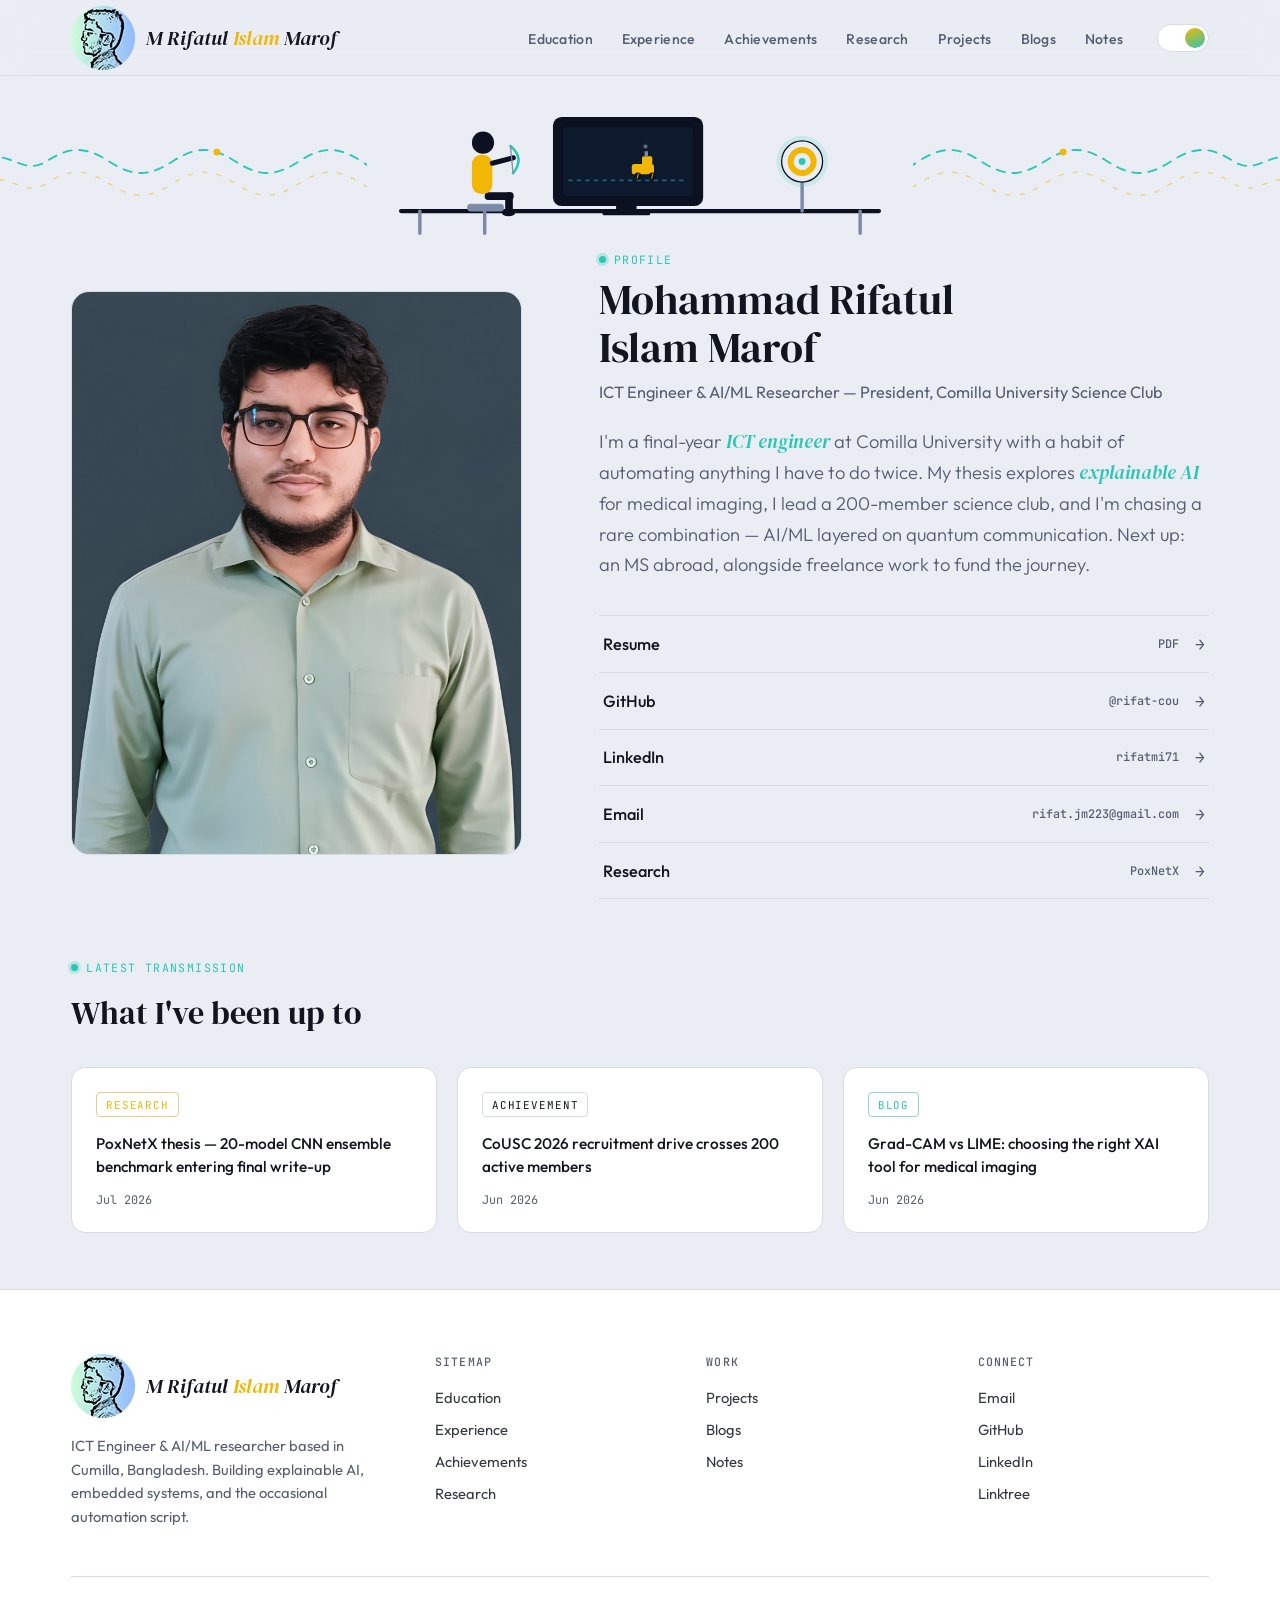
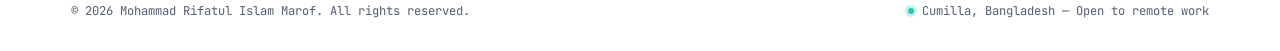
==== commit e6367967: "Remove old assets, update index, and upload new portfolio files" ====
--- a/index.html
+++ b/index.html
@@ -1,799 +1,96 @@
 <!DOCTYPE html>
-<html lang="en" data-theme="light">
+<html lang="en">
 <head>
-<meta charset="UTF-8"/>
-<meta name="viewport" content="width=device-width,initial-scale=1.0"/>
-<title>Mohammad Rifatul Islam Marof — ICT Portfolio</title>
-<meta name="description" content="ICT Graduate · Android Developer · AI/ML Researcher · Embedded Systems · Comilla University 2026"/>
-<link rel="preconnect" href="https://fonts.googleapis.com"/>
-<link rel="preconnect" href="https://fonts.gstatic.com" crossorigin/>
-<link href="https://fonts.googleapis.com/css2?family=DM+Serif+Display:ital@0;1&family=Outfit:wght@300;400;500;600;700;800&display=swap" rel="stylesheet"/>
-<style>
-/* ══ TOKENS ══════════════════════════════════════════════════════ */
-:root{
-  --bg:#F7F8FC; --bg2:#FFF; --bg3:#EEF1F8;
-  --surface:#FFF; --surface2:#F0F3FB;
-  --border:#DDE3F0; --border2:#B8C4DF;
-  --ink:#0F1C2E; --ink2:#3D4F6E; --ink3:#6B7FA0;
-  --accent:#2563EB; --accent-lt:#EBF1FF; --accent2:#7C3AED;
-  --teal:#0891B2; --teal-lt:#E0F5FA;
-  --gold:#B45309; --gold-lt:#FEF3C7;
-  --green:#059669; --green-lt:#D1FAE5;
-  --tag-bg:#EEF1F8; --tag-ink:#3D4F6E;
-  --nav-bg:rgba(247,248,252,0.93);
-  --shadow:0 1px 3px rgba(15,28,46,.08),0 4px 16px rgba(15,28,46,.06);
-  --shadow-lg:0 8px 40px rgba(15,28,46,.12);
-  --r:14px;
-  --serif:'DM Serif Display',Georgia,serif;
-  --ui:'Outfit',sans-serif;
-}
-[data-theme="dark"]{
-  --bg:#080C14; --bg2:#0D1120; --bg3:#111827;
-  --surface:#111827; --surface2:#1A2340;
-  --border:rgba(99,120,180,.18); --border2:rgba(99,120,180,.35);
-  --ink:#E8EDF8; --ink2:#9AABCC; --ink3:#5A7099;
-  --accent:#4F8EFF; --accent-lt:rgba(79,142,255,.12); --accent2:#9B7AFD;
-  --teal:#22D3EE; --teal-lt:rgba(34,211,238,.1);
-  --gold:#F59E0B; --gold-lt:rgba(245,158,11,.1);
-  --green:#34D399; --green-lt:rgba(52,211,153,.1);
-  --tag-bg:rgba(255,255,255,.06); --tag-ink:#9AABCC;
-  --nav-bg:rgba(8,12,20,.93);
-  --shadow:0 1px 3px rgba(0,0,0,.3),0 4px 16px rgba(0,0,0,.2);
-  --shadow-lg:0 8px 40px rgba(0,0,0,.4);
-}
-*,*::before,*::after{box-sizing:border-box;margin:0;padding:0}
-html{scroll-behavior:smooth;font-size:16px}
-body{background:var(--bg);color:var(--ink);font-family:var(--ui);line-height:1.6;transition:background .3s,color .3s;overflow-x:hidden}
-a{color:var(--accent);text-decoration:none}
-a:hover{text-decoration:underline}
-::-webkit-scrollbar{width:5px}
-::-webkit-scrollbar-track{background:var(--bg)}
-::-webkit-scrollbar-thumb{background:var(--border2);border-radius:3px}
+<meta charset="UTF-8">
+<meta name="viewport" content="width=device-width, initial-scale=1.0">
+<title>Mohammad Rifatul Islam Marof — ICT Engineer &amp; AI/ML Researcher</title>
+<meta name="description" content="Personal site of Mohammad Rifatul Islam Marof — ICT engineer, AI/ML researcher, and President of the Comilla University Science Club. Explainable AI, embedded systems, and science communication.">
 
-/* ══ NAV ════════════════════════════════════════════════════════ */
-nav{
-  position:fixed;top:0;left:0;right:0;z-index:200;
-  background:var(--nav-bg);backdrop-filter:blur(18px);
-  border-bottom:1px solid var(--border);height:60px;
-  display:flex;align-items:center;justify-content:space-between;
-  padding:0 clamp(16px,4vw,48px);transition:background .3s,border-color .3s
-}
-.nav-brand{font-family:var(--serif);font-size:1.3rem;color:var(--ink);font-style:italic;text-decoration:none}
-.nav-brand span{color:var(--accent);font-style:normal}
-.nav-links{display:flex;align-items:center;gap:2px}
-.nav-links a{font-size:.78rem;font-weight:600;color:var(--ink3);padding:5px 11px;border-radius:8px;text-decoration:none;transition:color .18s,background .18s;white-space:nowrap}
-.nav-links a:hover,.nav-links a.active{color:var(--accent);background:var(--accent-lt)}
-.nav-right{display:flex;align-items:center;gap:10px}
-.theme-btn{background:var(--surface2);border:1px solid var(--border);border-radius:8px;width:36px;height:36px;display:flex;align-items:center;justify-content:center;cursor:pointer;font-size:1rem;transition:background .2s}
-.theme-btn:hover{background:var(--border)}
-.hamburger{display:none;flex-direction:column;gap:4px;cursor:pointer;padding:6px;background:none;border:none}
-.hamburger span{display:block;width:20px;height:2px;background:var(--ink2);border-radius:2px;transition:all .25s}
-.hamburger.open span:nth-child(1){transform:rotate(45deg) translate(4px,4px)}
-.hamburger.open span:nth-child(2){opacity:0}
-.hamburger.open span:nth-child(3){transform:rotate(-45deg) translate(4px,-4px)}
-.mobile-nav{display:none;position:fixed;top:60px;left:0;right:0;z-index:199;background:var(--surface);border-bottom:1px solid var(--border);padding:12px 20px 20px;flex-direction:column;gap:3px}
-.mobile-nav.open{display:flex}
-.mobile-nav a{font-size:.88rem;font-weight:600;color:var(--ink2);padding:9px 12px;border-radius:8px;text-decoration:none}
-.mobile-nav a:hover{color:var(--accent);background:var(--accent-lt)}
+<link rel="preconnect" href="https://fonts.googleapis.com">
+<link rel="preconnect" href="https://fonts.gstatic.com" crossorigin>
+<link rel="icon" type="image/svg+xml" href="assets/favicon.png">
+<link rel="stylesheet" href="css/style.css">
+</head>
+<body data-page="home">
 
-/* ══ LAYOUT ══════════════════════════════════════════════════════ */
-.wrapper{max-width:900px;margin:0 auto;padding:0 clamp(16px,4vw,40px)}
-section{padding:96px 0 72px;border-bottom:1px solid var(--border)}
-section:last-of-type{border-bottom:none}
-.eyebrow{font-size:.68rem;font-weight:700;letter-spacing:.18em;text-transform:uppercase;color:var(--accent);margin-bottom:10px}
-.sec-title{font-family:var(--serif);font-size:clamp(1.8rem,3.5vw,2.6rem);color:var(--ink);line-height:1.1;margin-bottom:10px}
-.sec-sub{font-size:.95rem;color:var(--ink3);max-width:560px;line-height:1.75;margin-bottom:44px}
+<a href="#main" class="skip-link">Skip to content</a>
 
-/* ══ HERO ════════════════════════════════════════════════════════ */
-#hero{min-height:100vh;display:flex;align-items:center;padding:80px 0 60px;border-bottom:1px solid var(--border)}
-.hero-inner{display:flex;align-items:center;justify-content:space-between;gap:48px;width:100%}
-.hero-text{flex:1}
-.hero-label{display:inline-block;font-size:.7rem;font-weight:700;letter-spacing:.18em;text-transform:uppercase;color:var(--accent);background:var(--accent-lt);border:1px solid rgba(37,99,235,.2);padding:4px 12px;border-radius:20px;margin-bottom:20px}
-[data-theme=dark] .hero-label{border-color:rgba(79,142,255,.25)}
-.hero-name{font-family:var(--serif);font-size:clamp(2.6rem,6vw,4.4rem);color:var(--ink);line-height:1.04;margin-bottom:6px;letter-spacing:-.02em}
-.hero-name em{font-style:italic;color:var(--accent);display:block}
-.hero-tagline{font-size:.85rem;font-weight:600;letter-spacing:.1em;text-transform:uppercase;color:var(--ink3);margin-bottom:22px}
-.hero-tagline span{color:var(--teal)}
-.hero-bio{font-size:1rem;color:var(--ink2);line-height:1.8;max-width:520px;margin-bottom:32px}
-.hero-bio strong{color:var(--ink);font-weight:600}
-.hero-btns{display:flex;gap:12px;flex-wrap:wrap;margin-bottom:36px}
-.btn{font-family:var(--ui);font-size:.83rem;font-weight:700;padding:11px 26px;border-radius:10px;cursor:pointer;border:none;transition:all .2s;text-decoration:none;display:inline-flex;align-items:center;gap:8px}
-.btn-fill{background:var(--accent);color:#fff}
-.btn-fill:hover{opacity:.88;transform:translateY(-1px);text-decoration:none;color:#fff}
-.btn-outline{background:transparent;color:var(--ink2);border:1.5px solid var(--border2)}
-.btn-outline:hover{border-color:var(--accent);color:var(--accent);background:var(--accent-lt);text-decoration:none}
-.hero-socials{display:flex;align-items:center;gap:10px;flex-wrap:wrap}
-.sico{display:flex;align-items:center;justify-content:center;width:38px;height:38px;border-radius:10px;background:var(--surface2);border:1px solid var(--border);color:var(--ink2);font-size:1.05rem;text-decoration:none;transition:all .2s}
-.sico:hover{background:var(--accent-lt);border-color:var(--accent);color:var(--accent);transform:translateY(-2px);text-decoration:none}
-.sico-label{font-size:.72rem;color:var(--ink3);font-weight:600;margin-left:2px}
+<div id="navbar-placeholder"></div>
 
-<div class="hero-photo-wrap">
-    <div class="hero-photo">
-        <img src="/home/rifat-cou/Downloads/Marof.jpg" alt="Mohammad Rifatul Islam Marof — ICT Graduate, Comilla University"/>
-    </div>
-    <div class="avail-badge"><div class="avail-dot"></div>Available · July 2026</div>
-</div>
+<main id="main">
 
-/* ══ ABOUT ═══════════════════════════════════════════════════════ */
-.about-body{font-size:.97rem;color:var(--ink2);line-height:1.85;margin-bottom:32px}
-.about-body strong{color:var(--ink);font-weight:600}
-.about-body p+p{margin-top:14px}
-.about-pillars{display:grid;grid-template-columns:1fr 1fr 1fr;gap:16px}
-.pillar{background:var(--surface);border:1px solid var(--border);border-radius:var(--r);padding:22px;box-shadow:var(--shadow);transition:border-color .2s,transform .2s}
-.pillar:hover{border-color:var(--border2);transform:translateY(-2px)}
-.pillar-ico{font-size:1.5rem;margin-bottom:10px}
-.pillar-title{font-size:.9rem;font-weight:700;color:var(--ink);margin-bottom:6px}
-.pillar-text{font-size:.82rem;color:var(--ink3);line-height:1.65}
+  <!-- ============================================================
+       SECTION 1 -- Hero banner: plain <img>, same file used on GitHub
+       (assets/banner.svg). Follows the visitor's OS light/dark setting
+       via the SVG's own internal styles. Scrolls away normally as soon
+       as you scroll toward the profile section -- not fixed/sticky.
+  ============================================================= -->
+  <div class="hero" aria-label="Introduction">
+    <img src="assets/banner.svg"
+         alt="Animated illustration: signal waves flow in from both sides toward a desk where a process runs on screen like a small train on a loop, while a seated figure periodically fires an arrow at a target.">
+  </div>
 
-/* ══ SKILLS ══════════════════════════════════════════════════════ */
-.skill-cats{display:flex;flex-direction:column;gap:24px}
-.skill-cat-label{font-size:.7rem;font-weight:700;letter-spacing:.14em;text-transform:uppercase;color:var(--ink3);margin-bottom:12px;padding-bottom:8px;border-bottom:1px solid var(--border)}
-.skill-pills{display:flex;flex-wrap:wrap;gap:8px}
-.sp{font-size:.8rem;font-weight:500;padding:5px 13px;border-radius:8px;background:var(--tag-bg);color:var(--tag-ink);border:1px solid var(--border);transition:all .15s;cursor:default}
-.sp:hover{border-color:var(--accent);color:var(--accent);background:var(--accent-lt)}
-.sp.hi{background:var(--accent-lt);color:var(--accent);border-color:rgba(37,99,235,.25);font-weight:600}
-[data-theme=dark] .sp.hi{border-color:rgba(79,142,255,.3)}
-.sp.tl{background:var(--teal-lt);color:var(--teal);border-color:rgba(8,145,178,.25)}
-[data-theme=dark] .sp.tl{border-color:rgba(34,211,238,.25)}
-.marquee-wrap{overflow:hidden;margin-top:36px;padding:14px 0;border-top:1px solid var(--border);border-bottom:1px solid var(--border);position:relative}
-.marquee-wrap::before,.marquee-wrap::after{content:'';position:absolute;top:0;bottom:0;width:60px;z-index:2}
-.marquee-wrap::before{left:0;background:linear-gradient(to right,var(--bg),transparent)}
-.marquee-wrap::after{right:0;background:linear-gradient(to left,var(--bg),transparent)}
-.marquee-track{display:flex;gap:36px;animation:marquee 28s linear infinite;width:max-content}
-.marquee-wrap:hover .marquee-track{animation-play-state:paused}
-@keyframes marquee{0%{transform:translateX(0)}100%{transform:translateX(-50%)}}
-.marquee-item{font-size:.75rem;font-weight:600;color:var(--ink3);white-space:nowrap;letter-spacing:.04em}
+<!--
+  <svg class="divider" viewBox="0 0 1240 34" preserveAspectRatio="none" aria-hidden="true">
+    <path d="M0,17 C120,17 90,4 220,4 C340,4 320,30 460,30 C600,30 580,10 720,10 C860,10 840,24 980,24 C1080,24 1100,17 1240,17"/>
+    <circle class="pulse-dot" r="3.2"/>
+  </svg>
+-->
+  <!-- ============================================================
+       SECTION 2 — Profile: photo + quick links + short description,
+       combined into a single section.
+  ============================================================= -->
+    <div class="wrap split">
+      <div class="split-photo">
+        <div class="photo-frame">
+          <!-- Replace src with your real photo. Recommended: square-ish portrait, min 800px wide. -->
+          <img src="assets/Profile.jpg" alt="Portrait of Mohammad Rifatul Islam Marof">
+        </div>
+        <!-- <span class="photo-tag">Cumilla, BD — Available July 2026</span> -->
+      </div>
 
-/* ══ TIMELINE (edu + exp) ════════════════════════════════════════ */
-.timeline{position:relative;padding-left:28px}
-.timeline::before{content:'';position:absolute;left:7px;top:6px;bottom:6px;width:2px;background:linear-gradient(to bottom,var(--accent),var(--teal));border-radius:2px}
-.tl-entry{position:relative;margin-bottom:20px;background:var(--surface);border:1px solid var(--border);border-radius:var(--r);padding:22px 24px;box-shadow:var(--shadow);transition:border-color .2s,transform .2s}
-.tl-entry:hover{border-color:var(--border2);transform:translateX(4px)}
-.tl-entry::before{content:'';position:absolute;left:-24px;top:24px;width:12px;height:12px;border-radius:50%;background:var(--accent);border:3px solid var(--bg);box-shadow:0 0 0 2px var(--accent)}
-.timeline.teal .tl-entry::before{background:var(--teal);box-shadow:0 0 0 2px var(--teal)}
-.tl-date{font-size:.7rem;font-weight:700;letter-spacing:.08em;text-transform:uppercase;color:var(--accent);margin-bottom:6px}
-.timeline.teal .tl-date{color:var(--teal)}
-.tl-title{font-size:1rem;font-weight:700;color:var(--ink);margin-bottom:3px;line-height:1.3}
-.tl-org{font-size:.85rem;color:var(--teal);font-weight:600;margin-bottom:8px}
-.tl-gpa{display:inline-block;font-size:.73rem;font-weight:700;padding:3px 10px;border-radius:6px;background:var(--gold-lt);color:var(--gold);border:1px solid rgba(180,83,9,.2);margin-bottom:8px}
-[data-theme=dark] .tl-gpa{border-color:rgba(245,158,11,.2)}
-.tl-body{font-size:.85rem;color:var(--ink2);line-height:1.75;margin-top:8px}
-.tl-body strong{color:var(--ink);font-weight:600}
-.cw-pills{display:flex;flex-wrap:wrap;gap:6px;margin-top:8px}
-.cw-pill{font-size:.71rem;padding:3px 10px;border-radius:6px;background:var(--bg3);color:var(--ink3);border:1px solid var(--border)}
+      <div class="split-content">
+        <div class="quick-header">
+          <span class="eyebrow">Profile</span>
+          <h2>Mohammad Rifatul<br>Islam Marof</h2>
+          <p class="role">ICT Engineer &amp; AI/ML Researcher — President, Comilla University Science Club</p>
+        </div>
 
-/* ══ CERTS ═══════════════════════════════════════════════════════ */
-.cert-row{display:grid;grid-template-columns:repeat(auto-fill,minmax(200px,1fr));gap:12px;margin-top:32px}
-.cert-card{background:var(--surface);border:1px solid var(--border);border-radius:10px;padding:14px 16px;display:flex;gap:12px;align-items:flex-start;box-shadow:var(--shadow);transition:border-color .2s,transform .2s}
-.cert-card:hover{border-color:var(--border2);transform:translateY(-2px)}
-.cert-ico{width:34px;height:34px;border-radius:8px;flex-shrink:0;display:flex;align-items:center;justify-content:center;font-size:1rem;background:var(--accent-lt)}
-.cert-name{font-size:.78rem;font-weight:700;color:var(--ink);line-height:1.3;margin-bottom:2px}
-.cert-issuer{font-size:.68rem;color:var(--teal);font-weight:600}
-.cert-date{font-size:.65rem;color:var(--ink3);margin-top:2px}
+        <p class="short-desc">I'm a final-year <span class="accent">ICT engineer</span> at Comilla University with a habit of automating anything I have to do twice. My thesis explores <span class="accent">explainable AI</span> for medical imaging, I lead a 200-member science club, and I'm chasing a rare combination — AI/ML layered on quantum communication. Next up: an MS abroad, alongside freelance work to fund the journey.</p>
 
-/* ══ MEMBERSHIPS ═════════════════════════════════════════════════ */
-.prog-track{background:var(--surface);border:1px solid var(--border);border-radius:var(--r);padding:20px 22px;box-shadow:var(--shadow);margin-bottom:20px}
-.prog-track-title{font-size:.75rem;font-weight:700;letter-spacing:.1em;text-transform:uppercase;color:var(--ink3);margin-bottom:14px;padding-bottom:10px;border-bottom:1px solid var(--border)}
-.prog-steps{display:flex;flex-direction:column;gap:0}
-.ps{display:flex;align-items:center;gap:12px;padding:8px 10px;border-radius:8px;transition:background .15s}
-.ps:hover{background:var(--bg3)}
-.ps.now{background:var(--accent-lt)}
-[data-theme=dark] .ps.now{background:rgba(79,142,255,.08)}
-.ps-dot{width:9px;height:9px;border-radius:50%;flex-shrink:0;background:var(--accent);border:2px solid var(--accent)}
-.ps-info{flex:1}
-.ps-role{font-size:.83rem;font-weight:700;color:var(--ink)}
-.ps-date{font-size:.68rem;color:var(--ink3)}
-.ps-arrow{font-size:.7rem;color:var(--accent)}
-.mem-grid{display:grid;grid-template-columns:repeat(auto-fill,minmax(260px,1fr));gap:16px}
-.mem-card{background:var(--surface);border:1px solid var(--border);border-radius:var(--r);padding:20px 22px;box-shadow:var(--shadow);transition:border-color .2s,transform .2s;position:relative}
-.mem-card:hover{border-color:var(--border2);transform:translateY(-2px)}
-.mem-card.current{border-color:rgba(37,99,235,.35);background:linear-gradient(135deg,var(--accent-lt),var(--surface))}
-[data-theme=dark] .mem-card.current{border-color:rgba(79,142,255,.3)}
-.mem-badge{position:absolute;top:14px;right:14px;font-size:.6rem;font-weight:700;letter-spacing:.1em;text-transform:uppercase;padding:2px 7px;border-radius:4px}
-.mb-current{background:var(--green-lt);color:var(--green)}
-.mb-lead{background:var(--accent-lt);color:var(--accent)}
-[data-theme=dark] .mb-current{background:rgba(52,211,153,.15);color:#34D399}
-.mem-ico{font-size:1.6rem;margin-bottom:10px}
-.mem-role{font-size:.95rem;font-weight:700;color:var(--ink);margin-bottom:3px}
-.mem-org{font-size:.82rem;color:var(--accent);font-weight:600;margin-bottom:5px}
-.mem-date{font-size:.7rem;color:var(--ink3);margin-bottom:8px}
-.mem-desc{font-size:.8rem;color:var(--ink2);line-height:1.6}
-
-/* ══ PROJECTS ════════════════════════════════════════════════════ */
-.proj-stack{display:flex;flex-direction:column;gap:20px}
-.proj-card{background:var(--surface);border:1px solid var(--border);border-radius:var(--r);padding:26px 28px;box-shadow:var(--shadow);transition:all .22s;display:grid;grid-template-columns:1fr auto;gap:16px;align-items:start;position:relative;overflow:hidden}
-.proj-card::before{content:'';position:absolute;left:0;top:0;bottom:0;width:3px;background:var(--accent);opacity:0;transition:opacity .2s}
-.proj-card:hover{border-color:var(--border2);transform:translateX(4px);box-shadow:var(--shadow-lg)}
-.proj-card:hover::before{opacity:1}
-.proj-card.feat{border-color:rgba(37,99,235,.25)}
-[data-theme=dark] .proj-card.feat{border-color:rgba(79,142,255,.2)}
-.proj-card.feat::before{opacity:1;background:linear-gradient(to bottom,var(--accent),var(--accent2))}
-.proj-l{min-width:0}
-.proj-r{flex-shrink:0;text-align:right;display:flex;flex-direction:column;gap:8px;align-items:flex-end}
-.proj-badges{display:flex;gap:6px;flex-wrap:wrap;justify-content:flex-end}
-.pb{font-size:.62rem;font-weight:700;letter-spacing:.06em;padding:3px 9px;border-radius:5px}
-.pb-ai{background:rgba(124,58,237,.1);color:var(--accent2);border:1px solid rgba(124,58,237,.2)}
-.pb-mob{background:var(--accent-lt);color:var(--accent);border:1px solid rgba(37,99,235,.2)}
-.pb-hw{background:var(--teal-lt);color:var(--teal);border:1px solid rgba(8,145,178,.2)}
-.pb-thesis{background:var(--gold-lt);color:var(--gold);border:1px solid rgba(180,83,9,.2)}
-[data-theme=dark] .pb-ai{border-color:rgba(155,122,253,.3)}
-[data-theme=dark] .pb-mob{border-color:rgba(79,142,255,.3)}
-[data-theme=dark] .pb-hw{border-color:rgba(34,211,238,.3)}
-[data-theme=dark] .pb-thesis{border-color:rgba(245,158,11,.3)}
-.gh-link{font-size:.73rem;font-weight:600;color:var(--ink3);text-decoration:none;padding:5px 11px;border-radius:7px;border:1px solid var(--border);background:var(--surface2);transition:all .18s;display:inline-flex;align-items:center;gap:5px}
-.gh-link:hover{border-color:var(--accent);color:var(--accent);background:var(--accent-lt);text-decoration:none}
-.proj-title{font-size:1.05rem;font-weight:700;color:var(--ink);margin-bottom:5px;line-height:1.3}
-.proj-sub{font-size:.78rem;color:var(--ink3);font-style:italic;margin-bottom:12px}
-.proj-desc{font-size:.85rem;color:var(--ink2);line-height:1.75;margin-bottom:14px}
-.proj-metrics{display:flex;flex-wrap:wrap;gap:6px;margin-bottom:12px}
-.metric{font-size:.71rem;font-weight:700;padding:3px 10px;border-radius:6px;background:var(--green-lt);color:var(--green);border:1px solid rgba(5,150,105,.2)}
-[data-theme=dark] .metric{background:rgba(52,211,153,.08);color:#34D399;border-color:rgba(52,211,153,.2)}
-.proj-tags{display:flex;flex-wrap:wrap;gap:5px}
-.pt{font-size:.72rem;padding:3px 9px;border-radius:6px;background:var(--tag-bg);color:var(--tag-ink);border:1px solid var(--border);font-weight:500}
-
-/* ══ CONTACT ═════════════════════════════════════════════════════ */
-#contact{border-bottom:none}
-.contact-intro{font-size:.97rem;color:var(--ink2);line-height:1.8;max-width:580px;margin-bottom:22px}
-.otw{display:flex;align-items:center;gap:12px;background:var(--green-lt);border:1px solid rgba(5,150,105,.25);border-radius:10px;padding:14px 18px;font-size:.84rem;color:var(--green);max-width:560px;margin-bottom:28px}
-[data-theme=dark] .otw{background:rgba(52,211,153,.08);border-color:rgba(52,211,153,.2);color:#34D399}
-.contact-email{font-family:var(--serif);font-size:clamp(1.3rem,3vw,2rem);color:var(--ink);margin-bottom:32px;display:block;transition:color .2s}
-.contact-email:hover{color:var(--accent);text-decoration:none}
-.contact-links{display:flex;flex-wrap:wrap;gap:12px;margin-bottom:28px}
-.cl{display:flex;align-items:center;gap:10px;padding:12px 18px;background:var(--surface);border:1px solid var(--border);border-radius:10px;text-decoration:none;color:var(--ink2);font-size:.83rem;font-weight:600;box-shadow:var(--shadow);transition:all .2s}
-.cl:hover{border-color:var(--accent);color:var(--accent);background:var(--accent-lt);transform:translateY(-2px);text-decoration:none}
-
-/* ══ FOOTER ══════════════════════════════════════════════════════ */
-footer{border-top:1px solid var(--border);padding:24px clamp(16px,4vw,48px);display:flex;align-items:center;justify-content:space-between;flex-wrap:wrap;gap:12px;font-size:.78rem;color:var(--ink3)}
-footer a{color:var(--ink3);transition:color .2s}
-footer a:hover{color:var(--accent);text-decoration:none}
-.footer-links{display:flex;gap:18px}
-
-/* ══ REVEAL ══════════════════════════════════════════════════════ */
-.reveal{opacity:0;transform:translateY(18px);transition:opacity .55s ease,transform .55s ease}
-.reveal.visible{opacity:1;transform:translateY(0)}
-.reveal:nth-child(2){transition-delay:.07s}
-.reveal:nth-child(3){transition-delay:.14s}
-.reveal:nth-child(4){transition-delay:.21s}
-.reveal:nth-child(5){transition-delay:.28s}
-.reveal:nth-child(6){transition-delay:.35s}
-
-/* ══ RESPONSIVE ══════════════════════════════════════════════════ */
-@media(max-width:768px){
-  .hero-inner{flex-direction:column-reverse;align-items:flex-start}
-  .hero-photo{width:100%;max-width:280px;height:240px}
-  .hero-photo-wrap{align-self:center}
-  .about-pillars{grid-template-columns:1fr}
-  .proj-card{grid-template-columns:1fr}
-  .proj-r{flex-direction:row;justify-content:flex-start;align-items:center}
-  .proj-badges{justify-content:flex-start}
-  nav{padding:0 16px}
-  .nav-links{display:none}
-  .hamburger{display:flex}
-  .hero-btns{flex-direction:column}
-  .btn{width:100%;justify-content:center}
-}
-@media(max-width:480px){
-  .mem-grid{grid-template-columns:1fr}
-  .cert-row{grid-template-columns:1fr}
-}
-</style>
-</head>
-<body>
-
-<!-- NAV -->
-<nav id="mainNav">
-  <a href="#hero" class="nav-brand">RI<span>.</span></a>
-  <div class="nav-links" id="navLinks">
-    <a href="#about">About</a>
-    <a href="#skills">Skills</a>
-    <a href="#education">Education</a>
-    <a href="#experience">Experience</a>
-    <a href="#memberships">Memberships</a>
-    <a href="#projects">Projects</a>
-    <a href="#contact">Contact</a>
-  </div>
-  <div class="nav-right">
-    <button class="theme-btn" id="themeBtn" title="Toggle theme">&#127769;</button>
-    <button class="hamburger" id="hamburger" onclick="toggleMenu()">
-      <span></span><span></span><span></span>
-    </button>
-  </div>
-</nav>
-
-<div class="mobile-nav" id="mobileNav">
-  <a href="#about"       onclick="closeMenu()">About</a>
-  <a href="#skills"      onclick="closeMenu()">Skills</a>
-  <a href="#education"   onclick="closeMenu()">Education</a>
-  <a href="#experience"  onclick="closeMenu()">Experience</a>
-  <a href="#memberships" onclick="closeMenu()">Memberships</a>
-  <a href="#projects"    onclick="closeMenu()">Projects</a>
-  <a href="#contact"     onclick="closeMenu()">Contact</a>
-</div>
-
-<!-- HERO -->
-<section id="hero">
-<div class="wrapper">
-<div class="hero-inner">
-  <div class="hero-text">
-    <div class="hero-label">Portfolio &amp; Research</div>
-    <h1 class="hero-name">Mohammad<br><em>Rifatul Islam</em>Marof</h1>
-    <div class="hero-tagline">ICT Graduate &nbsp;&middot;&nbsp; <span>Android Developer</span> &nbsp;&middot;&nbsp; AI/ML Researcher</div>
-    <p class="hero-bio">
-      Final-year <strong>B.Sc. ICT Engineer</strong> at Comilla University (CGPA 3.66/4.00) building
-      impactful software &mdash; from Firebase-backed Android apps with <strong>100% calculation accuracy</strong>
-      to PID-controlled autonomous robots. Currently <strong>President of CoUSC</strong> (200+ members),
-      leading digital transformation. Exploring <strong>deep learning</strong>, <strong>ensemble methods</strong>,
-      and <strong>quantum communication</strong>.
-    </p>
-    <div class="hero-btns">
-      <a href="#projects" class="btn btn-fill">Selected Works</a>
-      <a href="#contact" class="btn btn-outline">Get in Touch</a>
-    </div>
-    <div class="hero-socials">
-      <a href="https://github.com/rifat-cou" target="_blank" class="sico" title="GitHub">
-        <svg width="18" height="18" viewBox="0 0 24 24" fill="currentColor"><path d="M12 2C6.477 2 2 6.484 2 12.017c0 4.425 2.865 8.18 6.839 9.504.5.092.682-.217.682-.483 0-.237-.008-.868-.013-1.703-2.782.605-3.369-1.343-3.369-1.343-.454-1.158-1.11-1.466-1.11-1.466-.908-.62.069-.608.069-.608 1.003.07 1.531 1.032 1.531 1.032.892 1.53 2.341 1.088 2.91.832.092-.647.35-1.088.636-1.338-2.22-.253-4.555-1.113-4.555-4.951 0-1.093.39-1.988 1.029-2.688-.103-.253-.446-1.272.098-2.65 0 0 .84-.27 2.75 1.026A9.564 9.564 0 0112 6.844c.85.004 1.705.115 2.504.337 1.909-1.296 2.747-1.027 2.747-1.027.546 1.379.202 2.398.1 2.651.64.7 1.028 1.595 1.028 2.688 0 3.848-2.339 4.695-4.566 4.943.359.309.678.92.678 1.855 0 1.338-.012 2.419-.012 2.747 0 .268.18.58.688.482A10.019 10.019 0 0022 12.017C22 6.484 17.522 2 12 2z"/></svg>
-      </a>
-      <a href="https://linkedin.com/in/rifatmi71" target="_blank" class="sico" title="LinkedIn">
-        <svg width="17" height="17" viewBox="0 0 24 24" fill="currentColor"><path d="M20.447 20.452h-3.554v-5.569c0-1.328-.027-3.037-1.852-3.037-1.853 0-2.136 1.445-2.136 2.939v5.667H9.351V9h3.414v1.561h.046c.477-.9 1.637-1.85 3.37-1.85 3.601 0 4.267 2.37 4.267 5.455v6.286zM5.337 7.433a2.062 2.062 0 01-2.063-2.065 2.064 2.064 0 112.063 2.065zm1.782 13.019H3.555V9h3.564v11.452zM22.225 0H1.771C.792 0 0 .774 0 1.729v20.542C0 23.227.792 24 1.771 24h20.451C23.2 24 24 23.227 24 22.271V1.729C24 .774 23.2 0 22.222 0h.003z"/></svg>
-      </a>
-      <a href="mailto:rifat.jm223@gmail.com" class="sico" title="Email">
-        <svg width="17" height="17" viewBox="0 0 24 24" fill="currentColor"><path d="M20 4H4c-1.1 0-2 .9-2 2v12c0 1.1.9 2 2 2h16c1.1 0 2-.9 2-2V6c0-1.1-.9-2-2-2zm0 4l-8 5-8-5V6l8 5 8-5v2z"/></svg>
-      </a>
-      <a href="https://sites.google.com/view/rifat-cou/home" target="_blank" class="sico" title="Portfolio">
-        <svg width="17" height="17" viewBox="0 0 24 24" fill="currentColor"><path d="M12 2C6.48 2 2 6.48 2 12s4.48 10 10 10 10-4.48 10-10S17.52 2 12 2zm-1 17.93c-3.95-.49-7-3.85-7-7.93 0-.62.08-1.21.21-1.79L9 15v1c0 1.1.9 2 2 2v1.93zm6.9-2.54c-.26-.81-1-1.39-1.9-1.39h-1v-3c0-.55-.45-1-1-1H8v-2h2c.55 0 1-.45 1-1V7h2c1.1 0 2-.9 2-2v-.41c2.93 1.19 5 4.06 5 7.41 0 2.08-.8 3.97-2.1 5.39z"/></svg>
-      </a>
-      <a href="https://linktr.ee/rifat.cou" target="_blank" class="sico" title="Linktree">&#127807;</a>
-      <span class="sico-label">&middot; rifat-cou.github.io</span>
-    </div>
-  </div>
-  <div class="hero-photo-wrap">
-    <div class="hero-photo">
-      <!-- To add your photo: replace the letter R below with:
-           <img src="photo.jpg" alt="Rifatul Islam Marof"/> -->
-      R
-    </div>
-    <div class="avail-badge"><div class="avail-dot"></div>Available &middot; July 2026</div>
-  </div>
-</div>
-</div>
-</section>
-
-<!-- ABOUT -->
-<section id="about">
-<div class="wrapper">
-  <div class="eyebrow">About Me</div>
-  <h2 class="sec-title">Who I Am</h2>
-  <div class="about-body reveal">
-    <p>I'm a <strong>final-year ICT Engineering student</strong> at Comilla University, Cumilla, specialising in <strong>Android development, applied AI/ML, and embedded systems</strong>. My journey started with a curiosity for how things work at the hardware level &mdash; building a PID-controlled robot from scratch &mdash; and grew into a passion for software that genuinely solves problems people face every day.</p>
-    <p>My thesis, <strong>PoxNetX</strong>, benchmarks 20 CNN transfer learning architectures across 6 ensemble strategies for medical image classification, combining deep learning research with real-world clinical decision support. Outside of labs and code, I lead <strong>Comilla University Science Club</strong> (200+ members), where I introduced workflow automation cutting administrative overhead by ~70%. I also write science journalism &mdash; 10+ peer-reviewed articles published at Science Bee.</p>
-    <p>Currently exploring <strong>Advanced DL Frameworks</strong>, <strong>LLM integration</strong>, and <strong>quantum communication in IoT</strong>. Open to full-time roles in software engineering, mobile development, or applied AI/ML.</p>
-  </div>
-  <div class="about-pillars">
-    <div class="pillar reveal">
-      <div class="pillar-ico">&#128241;</div>
-      <div class="pillar-title">Android Development</div>
-      <div class="pillar-text">Full-stack Android apps with Firebase, MVC architecture, and Material Design &mdash; from auth flows to PDF export and real-time cloud sync.</div>
-    </div>
-    <div class="pillar reveal">
-      <div class="pillar-ico">&#129504;</div>
-      <div class="pillar-title">AI / ML Research</div>
-      <div class="pillar-text">Benchmarking CNN ensembles for medical imaging, integrating Grad-CAM and LIME explainability, and building LLM-powered clinical tools.</div>
-    </div>
-    <div class="pillar reveal">
-      <div class="pillar-ico">&#129302;</div>
-      <div class="pillar-title">Embedded Systems</div>
-      <div class="pillar-text">Microcontroller-based autonomous systems in C++ &mdash; evaluating PID vs ON/OFF strategies and validating across real-world navigation scenarios.</div>
-    </div>
-  </div>
-</div>
-</section>
-
-<!-- SKILLS -->
-<section id="skills">
-<div class="wrapper">
-  <div class="eyebrow">Technical Arsenal</div>
-  <h2 class="sec-title">Skills &amp; Technologies</h2>
-  <div class="skill-cats">
-    <div class="skill-cat reveal">
-      <div class="skill-cat-label">Languages</div>
-      <div class="skill-pills">
-        <span class="sp hi">Java</span><span class="sp hi">Python</span><span class="sp hi">C++</span>
-        <span class="sp hi">SQL</span><span class="sp">HTML / CSS</span><span class="sp">MATLAB</span>
-      </div>
-    </div>
-    <div class="skill-cat reveal">
-      <div class="skill-cat-label">Frameworks &amp; Libraries</div>
-      <div class="skill-pills">
-        <span class="sp hi">Android Studio</span><span class="sp hi">Firebase (Firestore &amp; Auth)</span>
-        <span class="sp hi">TensorFlow / Keras</span><span class="sp">PyTorch</span>
-        <span class="sp">Scikit-Learn</span><span class="sp">NumPy / Pandas</span>
-        <span class="sp">Flask</span><span class="sp">Material Design</span>
-      </div>
-    </div>
-    <div class="skill-cat reveal">
-      <div class="skill-cat-label">Technologies &amp; Tools</div>
-      <div class="skill-pills">
-        <span class="sp hi">Git / GitHub</span><span class="sp hi">Arduino IDE</span>
-        <span class="sp tl">Machine Learning</span><span class="sp tl">Deep Learning</span>
-        <span class="sp tl">Transfer Learning</span><span class="sp tl">Ensemble Methods</span>
-        <span class="sp tl">Computer Vision</span><span class="sp">XAI (Grad-CAM / LIME)</span>
-        <span class="sp">LLM Integration</span><span class="sp">Linux</span>
-        <span class="sp">REST APIs</span><span class="sp">PID Control</span><span class="sp">IoT</span>
-      </div>
-    </div>
-    <div class="skill-cat reveal">
-      <div class="skill-cat-label">Networking &amp; Systems</div>
-      <div class="skill-pills">
-        <span class="sp">TCP/IP</span><span class="sp">DNS &amp; DHCP</span>
-        <span class="sp">Network Troubleshooting</span><span class="sp">Server Administration</span>
-        <span class="sp">IT Infrastructure Management</span><span class="sp">Quantum Communication</span>
-      </div>
-    </div>
-    <div class="skill-cat reveal">
-      <div class="skill-cat-label">Professional</div>
-      <div class="skill-pills">
-        <span class="sp hi">Project Management</span><span class="sp hi">Team Leadership</span>
-        <span class="sp">Analytical Problem-Solving</span><span class="sp">Science Journalism</span>
-        <span class="sp">Technical Writing</span><span class="sp">Public Communication</span>
-      </div>
-    </div>
-  </div>
-  <div class="marquee-wrap">
-    <div class="marquee-track">
-      <span class="marquee-item">Android Development</span><span class="marquee-item">&middot;</span>
-      <span class="marquee-item">Deep Learning</span><span class="marquee-item">&middot;</span>
-      <span class="marquee-item">Embedded Systems</span><span class="marquee-item">&middot;</span>
-      <span class="marquee-item">Firebase</span><span class="marquee-item">&middot;</span>
-      <span class="marquee-item">Transfer Learning</span><span class="marquee-item">&middot;</span>
-      <span class="marquee-item">PID Control</span><span class="marquee-item">&middot;</span>
-      <span class="marquee-item">Computer Vision</span><span class="marquee-item">&middot;</span>
-      <span class="marquee-item">MVC Architecture</span><span class="marquee-item">&middot;</span>
-      <span class="marquee-item">Quantum Communication</span><span class="marquee-item">&middot;</span>
-      <span class="marquee-item">LLM Integration</span><span class="marquee-item">&middot;</span>
-      <span class="marquee-item">Science Journalism</span><span class="marquee-item">&middot;</span>
-      <span class="marquee-item">Open Source</span><span class="marquee-item">&middot;</span>
-      <!-- duplicate for seamless loop -->
-      <span class="marquee-item">Android Development</span><span class="marquee-item">&middot;</span>
-      <span class="marquee-item">Deep Learning</span><span class="marquee-item">&middot;</span>
-      <span class="marquee-item">Embedded Systems</span><span class="marquee-item">&middot;</span>
-      <span class="marquee-item">Firebase</span><span class="marquee-item">&middot;</span>
-      <span class="marquee-item">Transfer Learning</span><span class="marquee-item">&middot;</span>
-      <span class="marquee-item">PID Control</span><span class="marquee-item">&middot;</span>
-      <span class="marquee-item">Computer Vision</span><span class="marquee-item">&middot;</span>
-      <span class="marquee-item">MVC Architecture</span><span class="marquee-item">&middot;</span>
-      <span class="marquee-item">Quantum Communication</span><span class="marquee-item">&middot;</span>
-      <span class="marquee-item">LLM Integration</span><span class="marquee-item">&middot;</span>
-      <span class="marquee-item">Science Journalism</span><span class="marquee-item">&middot;</span>
-      <span class="marquee-item">Open Source</span><span class="marquee-item">&middot;</span>
-    </div>
-  </div>
-</div>
-</section>
-
-<!-- EDUCATION -->
-<section id="education">
-<div class="wrapper">
-  <div class="eyebrow">Academic Background</div>
-  <h2 class="sec-title">Education</h2>
-  <div class="timeline">
-    <div class="tl-entry reveal">
-      <div class="tl-date">Feb 2022 &ndash; July 2026</div>
-      <div class="tl-title">B.Sc. (Engineering) &mdash; Information &amp; Communication Technology</div>
-      <div class="tl-org">Comilla University, Cumilla &nbsp;&middot;&nbsp; Department of ICT</div>
-      <span class="tl-gpa">CGPA: 3.66 / 4.00 &nbsp;&middot;&nbsp; 7 Semesters Complete</span>
-      <div class="tl-body">Equivalent: Computer Science &amp; Information Technology &nbsp;|&nbsp; Final Exams: June 23, 2026</div>
-      <div class="cw-pills">
-        <span class="cw-pill">Software Engineering</span><span class="cw-pill">Database Management</span>
-        <span class="cw-pill">Data Communication &amp; Networks</span><span class="cw-pill">Operating Systems</span>
-        <span class="cw-pill">Web Technologies</span><span class="cw-pill">Network Security</span>
-        <span class="cw-pill">Artificial Intelligence</span><span class="cw-pill">Image Processing</span>
-        <span class="cw-pill">Microprocessor &amp; MCU</span><span class="cw-pill">Mobile App Development</span>
-        <span class="cw-pill">Optical Fiber Communication</span><span class="cw-pill">Microwave Engineering</span>
-        <span class="cw-pill">Data Structures</span>
-      </div>
-    </div>
-    <div class="tl-entry reveal">
-      <div class="tl-date">2017 &ndash; 2019</div>
-      <div class="tl-title">Higher Secondary Certificate (HSC) &mdash; Science</div>
-      <div class="tl-org">Bakalia Government College, Chattogram</div>
-      <span class="tl-gpa">GPA: 4.17 / 5.00</span>
-    </div>
-    <div class="tl-entry reveal">
-      <div class="tl-date">2012 &ndash; 2017</div>
-      <div class="tl-title">Secondary School Certificate (SSC) &mdash; Science</div>
-      <div class="tl-org">South Satkania Golambari High School, Chattogram</div>
-      <span class="tl-gpa" style="background:var(--green-lt);color:var(--green);border-color:rgba(5,150,105,.2)">GPA: 5.00 / 5.00 &mdash; Perfect &#10022;</span>
-    </div>
-  </div>
-  <h3 style="font-family:var(--serif);font-size:1.3rem;color:var(--ink);margin:44px 0 16px">Certifications</h3>
-  <div class="cert-row">
-    <div class="cert-card reveal">
-      <div class="cert-ico">&#129302;</div>
-      <div><div class="cert-name">AI &amp; ML Fundamentals</div><div class="cert-issuer">Grameenphone Academy</div><div class="cert-date">Oct 2025</div></div>
-    </div>
-    <div class="cert-card reveal">
-      <div class="cert-ico">&#128025;</div>
-      <div><div class="cert-name">Git &amp; GitHub</div><div class="cert-issuer">IBM / Coursera</div><div class="cert-date">Jun 2025</div></div>
-    </div>
-    <div class="cert-card reveal">
-      <div class="cert-ico">&#127758;</div>
-      <div><div class="cert-name">Networking Fundamentals</div><div class="cert-issuer">Akamai Technologies</div><div class="cert-date">Jan 2025</div></div>
-    </div>
-    <div class="cert-card reveal">
-      <div class="cert-ico">&#127891;</div>
-      <div><div class="cert-name">ICRCS 2025</div><div class="cert-issuer">International Congress on CS</div><div class="cert-date">Apr 2025</div></div>
-    </div>
-  </div>
-</div>
-</section>
-
-<!-- EXPERIENCE -->
-<section id="experience">
-<div class="wrapper">
-  <div class="eyebrow">Professional Journey</div>
-  <h2 class="sec-title">Experience</h2>
-  <div class="timeline teal">
-    <div class="tl-entry reveal">
-      <div class="tl-date">Mar 2026 &ndash; Present</div>
-      <div class="tl-title">President</div>
-      <div class="tl-org">Comilla University Science Club (CoUSC) &middot; Cumilla</div>
-      <div class="tl-body">Leading strategic direction and operations for a <strong>200+ member</strong> science &amp; technology organization. Designed and deployed an automated membership system (GitHub Pages + Google Apps Script + AutoCrat) reducing admin workload by <strong>~70%</strong>. Drove digital transformation of organizational workflows. Represent CoUSC in inter-university academic collaborations and regional science events. Progressed Member &rarr; Wing Committee &rarr; IT Secretary &rarr; <strong>President</strong> over 4 years.</div>
-    </div>
-    <div class="tl-entry reveal">
-      <div class="tl-date">Nov 2025 &ndash; Mar 2026</div>
-      <div class="tl-title">IT Secretary</div>
-      <div class="tl-org">Comilla University Research Society (CoURS) &middot; Cumilla</div>
-      <div class="tl-body">Architected and maintained digital infrastructure supporting <strong>100+ active researchers</strong>. Automated onboarding and admin workflows reducing manual data processing by <strong>~50%</strong>. Served as primary technical liaison between student researchers and university IT resources.</div>
-    </div>
-    <div class="tl-entry reveal">
-      <div class="tl-date">Oct 2024 &ndash; Aug 2025</div>
-      <div class="tl-title">News Editor</div>
-      <div class="tl-org">Science Bee &middot; Remote Internship</div>
-      <div class="tl-body">Managed end-to-end editorial pipeline for <strong>10+ peer-reviewed science articles</strong>, ensuring 100% factual accuracy. Delivered structured writer feedback in a remote team environment. Maintained publication quality and on-time delivery under tight deadlines.</div>
-    </div>
-    <div class="tl-entry reveal">
-      <div class="tl-date">Apr 2024 &ndash; Sep 2024</div>
-      <div class="tl-title">News Researcher</div>
-      <div class="tl-org">Science Bee &middot; Remote Internship</div>
-      <div class="tl-body">Researched and authored <strong>10+ verified science articles</strong> using peer-reviewed journals and scientific databases. Collaborated with senior editors to align content with platform standards and improve publication consistency.</div>
-    </div>
-  </div>
-</div>
-</section>
-
-<!-- MEMBERSHIPS -->
-<section id="memberships">
-<div class="wrapper">
-  <div class="eyebrow">Leadership &amp; Community</div>
-  <h2 class="sec-title">Memberships</h2>
-  <div class="prog-track reveal">
-    <div class="prog-track-title">CoUSC Leadership Progression &middot; 4 Continuous Years</div>
-    <div class="prog-steps">
-      <div class="ps"><div class="ps-dot"></div><div class="ps-info"><div class="ps-role">&#127807; Member</div><div class="ps-date">2022</div></div><span class="ps-arrow">&#8595;</span></div>
-      <div class="ps"><div class="ps-dot"></div><div class="ps-info"><div class="ps-role">&#128295; Wing Committee</div><div class="ps-date">2023</div></div><span class="ps-arrow">&#8595;</span></div>
-      <div class="ps"><div class="ps-dot"></div><div class="ps-info"><div class="ps-role">&#128187; IT Secretary</div><div class="ps-date">Sep 2024 &ndash; Mar 2026</div></div><span class="ps-arrow">&#8595;</span></div>
-      <div class="ps now"><div class="ps-dot"></div><div class="ps-info"><div class="ps-role">&#128081; President</div><div class="ps-date">Mar 2026 &ndash; Present</div></div><span style="font-size:.7rem;color:var(--green);font-weight:700">Current</span></div>
-    </div>
-  </div>
-  <div class="mem-grid">
-    <div class="mem-card current reveal">
-      <span class="mem-badge mb-current">Current</span>
-      <div class="mem-ico">&#127963;</div>
-      <div class="mem-role">President</div>
-      <div class="mem-org">Comilla University Science Club (CoUSC)</div>
-      <div class="mem-date">Mar 2026 &ndash; Present</div>
-      <div class="mem-desc">Leading strategic direction and IT operations for 200+ member science &amp; technology organization.</div>
-    </div>
-    <div class="mem-card current reveal">
-      <span class="mem-badge mb-lead">IT Lead</span>
-      <div class="mem-ico">&#128300;</div>
-      <div class="mem-role">IT Secretary</div>
-      <div class="mem-org">Comilla University Research Society (CoURS)</div>
-      <div class="mem-date">Nov 2025 &ndash; Mar 2026</div>
-      <div class="mem-desc">Architected digital infrastructure for research organization serving 100+ active researchers.</div>
-    </div>
-    <div class="mem-card reveal">
-      <div class="mem-ico">&#128225;</div>
-      <div class="mem-role">Campus Ambassador</div>
-      <div class="mem-org">ICRCS &mdash; International Congress on CS</div>
-      <div class="mem-date">Mar &ndash; May 2025</div>
-      <div class="mem-desc">Represented ICRCS 2025 at Comilla University, coordinating awareness and student participation.</div>
-    </div>
-    <div class="mem-card reveal">
-      <div class="mem-ico">&#127891;</div>
-      <div class="mem-role">Faculty Representative</div>
-      <div class="mem-org">Socchar Students' Network (SSN), CoU</div>
-      <div class="mem-date">Mar 2025 &ndash; Mar 2026</div>
-      <div class="mem-desc">Faculty-level student representative bridging communication between students and university.</div>
-    </div>
-    <div class="mem-card reveal">
-      <div class="mem-ico">&#127756;</div>
-      <div class="mem-role">Volunteer</div>
-      <div class="mem-org">2nd CoUSC National Science Festival</div>
-      <div class="mem-date">Feb &ndash; Mar 2024</div>
-      <div class="mem-desc">Organized and volunteered at the national science festival hosted by Comilla University Science Club.</div>
-    </div>
-    <div class="mem-card reveal">
-      <div class="mem-ico">&#128301;</div>
-      <div class="mem-role">Volunteer</div>
-      <div class="mem-org">20th Apes Astro-Olympiad 2025</div>
-      <div class="mem-date">July 2025</div>
-      <div class="mem-desc">Supported astronomy education and competition &mdash; contributed to organizing the 20th Apes Astro-Olympiad.</div>
-    </div>
-  </div>
-</div>
-</section>
-
-<!-- PROJECTS -->
-<section id="projects">
-<div class="wrapper">
-  <div class="eyebrow">Selected Works</div>
-  <h2 class="sec-title">Projects</h2>
-  <p class="sec-sub">Three engineering projects across AI/ML research, Android development, and embedded robotics &mdash; each with documented real-world outcomes.</p>
-  <div class="proj-stack">
-
-    <!-- PoxNetX -->
-    <div class="proj-card feat reveal">
-      <div class="proj-l">
-        <div class="proj-title">PoxNetX &mdash; Deep Ensemble Framework for Viral Skin Lesion Classification</div>
-        <div class="proj-sub">Final Year Thesis Research &middot; Comilla University &middot; 2026</div>
-        <div class="proj-desc">An AI-powered medical image classification system benchmarking <strong>20 CNN transfer learning architectures</strong> across <strong>6 ensemble strategies</strong> (majority voting, stacking, weighted averaging). Integrated <strong>Grad-CAM and LIME</strong> explainability for interpretable clinical decision support, with a full-stack web application powered by LLM integration for automated diagnostic reporting. Demonstrates end-to-end applied deep learning from data pipeline design through model ensembling to deployment.</div>
-        <div class="proj-metrics">
-          <span class="metric">20 CNN Architectures</span>
-          <span class="metric">6 Ensemble Strategies</span>
-          <span class="metric">XAI: Grad-CAM + LIME</span>
-          <span class="metric">LLM-Powered Reports</span>
-        </div>
-        <div class="proj-tags">
-          <span class="pt">Python</span><span class="pt">TensorFlow / Keras</span><span class="pt">Transfer Learning</span>
-          <span class="pt">Ensemble Methods</span><span class="pt">Grad-CAM</span><span class="pt">LIME</span>
-          <span class="pt">Flask</span><span class="pt">LLM API</span><span class="pt">Medical AI</span>
-        </div>
-      </div>
-      <div class="proj-r">
-        <div class="proj-badges"><span class="pb pb-thesis">Thesis</span><span class="pb pb-ai">AI / DL</span></div>
-        <a href="https://github.com/rifat-cou" target="_blank" class="gh-link">
-          <svg width="13" height="13" viewBox="0 0 24 24" fill="currentColor"><path d="M12 2C6.477 2 2 6.484 2 12.017c0 4.425 2.865 8.18 6.839 9.504.5.092.682-.217.682-.483 0-.237-.008-.868-.013-1.703-2.782.605-3.369-1.343-3.369-1.343-.454-1.158-1.11-1.466-1.11-1.466-.908-.62.069-.608.069-.608 1.003.07 1.531 1.032 1.531 1.032.892 1.53 2.341 1.088 2.91.832.092-.647.35-1.088.636-1.338-2.22-.253-4.555-1.113-4.555-4.951 0-1.093.39-1.988 1.029-2.688-.103-.253-.446-1.272.098-2.65 0 0 .84-.27 2.75 1.026A9.564 9.564 0 0112 6.844c.85.004 1.705.115 2.504.337 1.909-1.296 2.747-1.027 2.747-1.027.546 1.379.202 2.398.1 2.651.64.7 1.028 1.595 1.028 2.688 0 3.848-2.339 4.695-4.566 4.943.359.309.678.92.678 1.855 0 1.338-.012 2.419-.012 2.747 0 .268.18.58.688.482A10.019 10.019 0 0022 12.017C22 6.484 17.522 2 12 2z"/></svg>
-          GitHub
-        </a>
+        <ul class="quick-links">
+          <li><a href="assets/resume.pdf" target="_blank" rel="noopener">Resume <span class="ql-meta">PDF</span><span class="ql-arrow">→</span></a></li>
+          <li><a href="https://github.com/rifat-cou" target="_blank" rel="noopener">GitHub <span class="ql-meta">@rifat-cou</span><span class="ql-arrow">→</span></a></li>
+          <li><a href="https://linkedin.com/in/rifatmi71" target="_blank" rel="noopener">LinkedIn <span class="ql-meta">rifatmi71</span><span class="ql-arrow">→</span></a></li>
+          <li><a href="mailto:rifat.jm223@gmail.com">Email <span class="ql-meta">rifat.jm223@gmail.com</span><span class="ql-arrow">→</span></a></li>
+          <li><a href="research.html">Research <span class="ql-meta">PoxNetX</span><span class="ql-arrow">→</span></a></li>
+        </ul>
       </div>
     </div>
 
-    <!-- CGPA Calculator -->
-    <div class="proj-card reveal">
-      <div class="proj-l">
-        <div class="proj-title">CGPA Calculator &mdash; Android Application</div>
-        <div class="proj-sub">Mobile Application &amp; Game Development Course &middot; 2024&ndash;2025</div>
-        <div class="proj-desc">Full-stack Android application for SGPA &amp; CGPA management across 8 semesters. Built with MVC architecture, Firebase Firestore for real-time cloud sync, and Firebase Auth for secure multi-user access. AutoCompleteTextView, PDF export via PdfDocument API, and robust error handling &mdash; validated across multiple Android versions with zero crashes.</div>
-        <div class="proj-metrics">
-          <span class="metric">&#10003; 100% Calc. Accuracy</span>
-          <span class="metric">&#10003; 95% Usability Approval</span>
-          <span class="metric">&#10003; &lt;1s Response Time</span>
-        </div>
-        <div class="proj-tags">
-          <span class="pt">Java</span><span class="pt">Kotlin</span><span class="pt">XML</span>
-          <span class="pt">Firebase Firestore</span><span class="pt">Firebase Auth</span>
-          <span class="pt">Android Studio</span><span class="pt">MVC</span>
-          <span class="pt">Material Design</span><span class="pt">PDF Export</span>
-        </div>
-      </div>
-      <div class="proj-r">
-        <div class="proj-badges"><span class="pb pb-mob">Android</span></div>
-        <a href="https://drive.google.com/drive/folders/1osx04pNT3mHe0D6SYoeZMDME53P3Ipof" target="_blank" class="gh-link">&#8599; APK</a>
-        <a href="https://github.com/rifat-cou" target="_blank" class="gh-link">
-          <svg width="13" height="13" viewBox="0 0 24 24" fill="currentColor"><path d="M12 2C6.477 2 2 6.484 2 12.017c0 4.425 2.865 8.18 6.839 9.504.5.092.682-.217.682-.483 0-.237-.008-.868-.013-1.703-2.782.605-3.369-1.343-3.369-1.343-.454-1.158-1.11-1.466-1.11-1.466-.908-.62.069-.608.069-.608 1.003.07 1.531 1.032 1.531 1.032.892 1.53 2.341 1.088 2.91.832.092-.647.35-1.088.636-1.338-2.22-.253-4.555-1.113-4.555-4.951 0-1.093.39-1.988 1.029-2.688-.103-.253-.446-1.272.098-2.65 0 0 .84-.27 2.75 1.026A9.564 9.564 0 0112 6.844c.85.004 1.705.115 2.504.337 1.909-1.296 2.747-1.027 2.747-1.027.546 1.379.202 2.398.1 2.651.64.7 1.028 1.595 1.028 2.688 0 3.848-2.339 4.695-4.566 4.943.359.309.678.92.678 1.855 0 1.338-.012 2.419-.012 2.747 0 .268.18.58.688.482A10.019 10.019 0 0022 12.017C22 6.484 17.522 2 12 2z"/></svg>
-          GitHub
-        </a>
+  <!-- ============================================================
+       SECTION 3 — Latest updates: top 3 only, static grid (no scroll)
+  ============================================================= -->
+  <section class="ticker-section">
+    <div class="wrap ticker-head">
+      <div>
+        <span class="eyebrow">Latest transmission</span>
+        <h2>What I've been up to</h2>
       </div>
     </div>
 
-    <!-- Line Follower Robot -->
-    <div class="proj-card reveal">
-      <div class="proj-l">
-        <div class="proj-title">Line Follower Robot &mdash; Autonomous Embedded System</div>
-        <div class="proj-sub">Microprocessor &amp; Microcontroller Course &middot; 2023&ndash;2024</div>
-        <div class="proj-desc">Autonomous robot following a black-line path using 5-array IR sensor feedback and Arduino Nano as central control unit. Evaluated ON/OFF vs. PID control &mdash; selected PID for smoother navigation with reduced oscillation at T-junctions. 3D-printed chassis with N20 DC gear motors (600+ RPM) and L298N motor driver, all motion logic in C++. Validated across 5+ real-world scenarios.</div>
-        <div class="proj-metrics">
-          <span class="metric">&#10003; PID vs ON/OFF Benchmarked</span>
-          <span class="metric">&#10003; 5+ Scenarios Validated</span>
-          <span class="metric">&#10003; Varied Lighting Robust</span>
-        </div>
-        <div class="proj-tags">
-          <span class="pt">C++</span><span class="pt">Arduino Nano (ATmega328P)</span>
-          <span class="pt">5-Array IR Sensor</span><span class="pt">PID Algorithm</span>
-          <span class="pt">L298N Motor Driver</span><span class="pt">N20 DC Motors 600+ RPM</span>
-          <span class="pt">3D-Printed Chassis</span><span class="pt">Arduino IDE</span>
-        </div>
-      </div>
-      <div class="proj-r">
-        <div class="proj-badges"><span class="pb pb-hw">Embedded</span></div>
-        <a href="https://github.com/rifat-cou" target="_blank" class="gh-link">
-          <svg width="13" height="13" viewBox="0 0 24 24" fill="currentColor"><path d="M12 2C6.477 2 2 6.484 2 12.017c0 4.425 2.865 8.18 6.839 9.504.5.092.682-.217.682-.483 0-.237-.008-.868-.013-1.703-2.782.605-3.369-1.343-3.369-1.343-.454-1.158-1.11-1.466-1.11-1.466-.908-.62.069-.608.069-.608 1.003.07 1.531 1.032 1.531 1.032.892 1.53 2.341 1.088 2.91.832.092-.647.35-1.088.636-1.338-2.22-.253-4.555-1.113-4.555-4.951 0-1.093.39-1.988 1.029-2.688-.103-.253-.446-1.272.098-2.65 0 0 .84-.27 2.75 1.026A9.564 9.564 0 0112 6.844c.85.004 1.705.115 2.504.337 1.909-1.296 2.747-1.027 2.747-1.027.546 1.379.202 2.398.1 2.651.64.7 1.028 1.595 1.028 2.688 0 3.848-2.339 4.695-4.566 4.943.359.309.678.92.678 1.855 0 1.338-.012 2.419-.012 2.747 0 .268.18.58.688.482A10.019 10.019 0 0022 12.017C22 6.484 17.522 2 12 2z"/></svg>
-          GitHub
-        </a>
+    <div class="wrap">
+      <div class="ticker-grid" id="tickerTrack">
+        <!-- Populated by js/main.js from the UPDATES array (top 3 shown) — edit there, not here. -->
       </div>
     </div>
+  </section>
 
-  </div>
-  <p style="margin-top:20px;font-size:.85rem;color:var(--ink3)">
-    <a href="https://github.com/rifat-cou" target="_blank">View all repositories on GitHub &rarr;</a>
-  </p>
-</div>
-</section>
+</main>
 
-<!-- CONTACT -->
-<section id="contact">
-<div class="wrapper">
-  <div class="eyebrow">Let's Create Together</div>
-  <h2 class="sec-title">Get In Touch</h2>
-  <p class="contact-intro">I'm always open to discussing new opportunities, research collaborations, or just a good conversation about AI and engineering. Whether you're a recruiter, fellow developer, or researcher &mdash; feel free to reach out.</p>
-  <div class="otw reveal">
-    <div class="avail-dot" style="flex-shrink:0"></div>
-    <span><strong>Open to full-time opportunities.</strong> &mdash; Open to relocate to Dhaka or work remotely.</span>
-  </div>
-  <a href="mailto:rifat.jm223@gmail.com" class="contact-email">rifat.jm223@gmail.com</a>
-  <div class="contact-links">
-    <a href="mailto:rifat.jm223@gmail.com" class="cl"><span>&#9993;</span> Email</a>
-    <!--<a href="tel:+8801521536261" class="cl"><span>&#128222;</span> +880 1521 536261</a>-->
-    <a href="https://linkedin.com/in/rifatmi71" target="_blank" class="cl"><span>&#128188;</span> LinkedIn</a>
-    <a href="https://github.com/rifat-cou" target="_blank" class="cl"><span>&#128025;</span> GitHub</a>
-    <a href="https://sites.google.com/view/rifat-cou/home" target="_blank" class="cl"><span>&#127760;</span> Google Sites</a>
-    <a href="https://linktr.ee/rifat.cou" target="_blank" class="cl"><span>&#127807;</span> Linktree</a>
-  </div>
-  <p style="font-size:.82rem;color:var(--ink3);line-height:1.7">
-    &#128205; Cumilla, Chittagong Division, Bangladesh &nbsp;&middot;&nbsp; Open to relocate: Dhaka &nbsp;&middot;&nbsp; English (B1) &nbsp;&middot;&nbsp; Bangla (Native)
-  </p>
-</div>
-</section>
+<div id="footer-placeholder"></div>
 
-<!-- FOOTER -->
-<footer>
-  <div><span style="font-weight:700;color:var(--ink2)">Mohammad Rifatul Islam Marof</span> &nbsp;&middot;&nbsp; ICT Graduate, Comilla University 2026</div>
-  <div class="footer-links">
-    <a href="https://linkedin.com/in/rifatmi71" target="_blank">LinkedIn</a>
-    <a href="https://github.com/rifat-cou" target="_blank">GitHub</a>
-    <a href="mailto:rifat.jm223@gmail.com">Email</a>
-    <a href="https://sites.google.com/view/rifat-cou" target="_blank">Portfolio</a>
-  </div>
-  <div>&copy; 2026 Rifatul Islam Marof</div>
-</footer>
-
-<script>
-/* THEME — day default, moon icon shown (click to go dark) */
-const root=document.documentElement;
-const btn=document.getElementById('themeBtn');
-let dark=localStorage.getItem('theme')==='dark';
-function applyTheme(){
-  root.setAttribute('data-theme',dark?'dark':'light');
-  btn.innerHTML=dark?'&#9728;&#65039;':'&#127769;';
-}
-applyTheme();
-btn.addEventListener('click',()=>{dark=!dark;localStorage.setItem('theme',dark?'dark':'light');applyTheme()});
-
-/* MOBILE MENU */
-function toggleMenu(){
-  document.getElementById('mobileNav').classList.toggle('open');
-  document.getElementById('hamburger').classList.toggle('open');
-}
-function closeMenu(){
-  document.getElementById('mobileNav').classList.remove('open');
-  document.getElementById('hamburger').classList.remove('open');
-}
-
-/* SCROLL SPY */
-const ids=['hero','about','skills','education','experience','memberships','projects','contact'];
-const links=document.querySelectorAll('.nav-links a,.mobile-nav a');
-window.addEventListener('scroll',()=>{
-  let cur='';
-  ids.forEach(id=>{const s=document.getElementById(id);if(s&&window.scrollY>=s.offsetTop-100)cur=id});
-  links.forEach(a=>a.classList.toggle('active',a.getAttribute('href')==='#'+cur));
-},{passive:true});
-
-/* SCROLL REVEAL */
-const ro=new IntersectionObserver(entries=>{
-  entries.forEach(e=>{if(e.isIntersecting){e.target.classList.add('visible');ro.unobserve(e.target)}});
-},{threshold:.07,rootMargin:'0px 0px -30px 0px'});
-document.querySelectorAll('.reveal').forEach(el=>ro.observe(el));
-</script>
+<script src="js/partials.js"></script>
+<script src="js/main.js"></script>
 </body>
 </html>
--- a/css/style.css
+++ b/css/style.css
@@ -0,0 +1,837 @@
+/* ==========================================================================
+   RIFAT — Personal Site Stylesheet
+   Design system: "Signal" — an oscilloscope/waveform motif that nods to
+   embedded systems + communications, threaded through the whole site.
+   Type: DM Serif Display (identity/headlines) + Outfit (UI/body)
+         + JetBrains Mono (telemetry-style labels/eyebrows)
+   ========================================================================== */
+
+@import url('https://fonts.googleapis.com/css2?family=DM+Serif+Display:ital@0;1&family=Outfit:wght@300;400;500;600;700&family=JetBrains+Mono:wght@400;500&display=swap');
+
+:root {
+  /* ---- Color tokens ---- */
+  --ink: #0B1120;          /* dark bg */
+  --ink-soft: #131B2E;     /* dark card/section bg */
+  --ink-line: #263049;     /* dark hairlines */
+  --paper: #EAEDF3;        /* light bg (cool grey-blue, not cream) */
+  --paper-soft: #FFFFFF;   /* light card bg */
+  --paper-line: #D6DBE6;   /* light hairlines */
+  --signal: #F2B705;       /* amber accent — the "LED" */
+  --pulse: #2AC6B6;        /* teal accent — the "waveform" */
+  --text-on-ink: #E7E9EE;
+  --text-on-ink-dim: #9AA3B8;
+  --text-on-paper: #10151F;
+  --text-on-paper-dim: #545D71;
+
+  /* ---- Semantic (default = dark) ---- */
+  --bg: var(--ink);
+  --bg-soft: var(--ink-soft);
+  --line: var(--ink-line);
+  --text: var(--text-on-ink);
+  --text-dim: var(--text-on-ink-dim);
+
+  /* ---- Type ---- */
+  --font-display: 'DM Serif Display', Georgia, serif;
+  --font-body: 'Outfit', system-ui, sans-serif;
+  --font-mono: 'JetBrains Mono', ui-monospace, monospace;
+
+  /* ---- Layout ---- */
+  --nav-h: 76px;
+  --gutter: clamp(1.25rem, 4vw, 4rem);
+  --max-w: 1240px;
+}
+
+[data-theme="light"] {
+  --bg: var(--paper);
+  --bg-soft: var(--paper-soft);
+  --line: var(--paper-line);
+  --text: var(--text-on-paper);
+  --text-dim: var(--text-on-paper-dim);
+}
+
+/* ---- Reset ---- */
+* { box-sizing: border-box; }
+html { scroll-behavior: smooth; }
+body {
+  margin: 0;
+  background: var(--bg);
+  color: var(--text);
+  font-family: var(--font-body);
+  transition: background .35s ease, color .35s ease;
+  overflow-x: hidden;
+}
+img { max-width: 100%; display: block; }
+a { color: inherit; text-decoration: none; }
+ul { list-style: none; margin: 0; padding: 0; }
+h1, h2, h3 { font-family: var(--font-display); font-weight: 400; margin: 0; }
+p { margin: 0; }
+button { font-family: inherit; cursor: pointer; }
+
+.wrap {
+  max-width: var(--max-w);
+  margin: 0 auto;
+  padding-left: var(--gutter);
+  padding-right: var(--gutter);
+}
+
+.eyebrow {
+  display: inline-flex;
+  align-items: center;
+  gap: .5rem;
+  font-family: var(--font-mono);
+  font-size: .72rem;
+  letter-spacing: .12em;
+  text-transform: uppercase;
+  color: var(--pulse);
+  margin-bottom: 1rem;
+}
+.eyebrow::before {
+  content: '';
+  width: 7px; height: 7px;
+  border-radius: 50%;
+  background: var(--pulse);
+  box-shadow: 0 0 0 3px color-mix(in srgb, var(--pulse) 25%, transparent);
+}
+
+/* Visually hidden (a11y) */
+.sr-only {
+  position: absolute; width: 1px; height: 1px;
+  overflow: hidden; clip: rect(0,0,0,0); white-space: nowrap;
+}
+
+/* Skip link */
+.skip-link {
+  position: absolute; left: 1rem; top: -60px;
+  background: var(--signal); color: var(--ink);
+  padding: .6rem 1rem; border-radius: 6px;
+  font-family: var(--font-body); font-weight: 600; font-size: .85rem;
+  z-index: 200; transition: top .2s ease;
+}
+.skip-link:focus { top: 1rem; }
+
+/* ==========================================================================
+   NAVBAR
+   ========================================================================== */
+.navbar {
+  position: fixed; top: 0; left: 0; right: 0;
+  height: var(--nav-h);
+  z-index: 100;
+  display: flex; align-items: center;
+  background: color-mix(in srgb, var(--bg) 78%, transparent);
+  backdrop-filter: blur(14px) saturate(140%);
+  -webkit-backdrop-filter: blur(14px) saturate(140%);
+  border-bottom: 1px solid var(--line);
+}
+.navbar .wrap {
+  display: flex;
+  align-items: center;
+  justify-content: space-between;
+  width: 100%;
+}
+.brand {
+  display: flex; align-items: center; gap: .65rem;
+  font-family: var(--font-display);
+  font-style: italic;
+  font-size: 1.28rem;
+  letter-spacing: .01em;
+}
+.brand-mark {
+  width: 38px; height: 38px;
+  border-radius: 10px;
+  display: grid; place-items: center;
+  background: linear-gradient(155deg, var(--signal), var(--pulse));
+  color: var(--ink);
+  font-family: var(--font-mono);
+  font-weight: 500;
+  font-style: normal;
+  font-size: .85rem;
+  flex-shrink: 0;
+}
+.brand-name { white-space: nowrap; }
+.brand-name em { font-style: italic; color: var(--signal); }
+
+.nav-right { display: flex; align-items: center; gap: 2.1rem; }
+
+.nav-links { display: flex; align-items: center; gap: 1.8rem; }
+.nav-links a {
+  position: relative;
+  font-size: .88rem;
+  font-weight: 500;
+  letter-spacing: .02em;
+  color: var(--text-dim);
+  padding: .3rem 0;
+  transition: color .2s ease;
+}
+.nav-links a::after {
+  content: '';
+  position: absolute; left: 0; right: 100%; bottom: -2px;
+  height: 2px; background: var(--signal);
+  transition: right .25s ease;
+}
+.nav-links a:hover,
+.nav-links a[aria-current="page"] { color: var(--text); }
+.nav-links a:hover::after,
+.nav-links a[aria-current="page"]::after { right: 0; }
+
+.theme-toggle {
+  position: relative;
+  width: 52px; height: 28px;
+  border-radius: 20px;
+  border: 1px solid var(--line);
+  background: var(--bg-soft);
+  padding: 3px;
+  flex-shrink: 0;
+}
+.theme-toggle .knob {
+  width: 20px; height: 20px;
+  border-radius: 50%;
+  background: linear-gradient(155deg, var(--signal), var(--pulse));
+  display: grid; place-items: center;
+  font-size: .65rem;
+  transform: translateX(0);
+  transition: transform .3s cubic-bezier(.4,0,.2,1);
+}
+[data-theme="light"] .theme-toggle .knob { transform: translateX(24px); }
+
+.nav-toggle-btn {
+  display: none;
+  width: 40px; height: 40px;
+  border-radius: 8px;
+  border: 1px solid var(--line);
+  background: transparent;
+  color: var(--text);
+  align-items: center; justify-content: center;
+}
+
+/* ==========================================================================
+   HERO — animated banner SVG (also used standalone as the GitHub banner)
+   ========================================================================== */
+.hero {
+  position: relative;
+  margin-top: var(--nav-h);   /* sits just below the fixed navbar */
+  width: 100%;
+  aspect-ratio: 1500 / 200;   /* matches banner.svg's native size */
+  max-height: 220px;
+  display: block;
+ /* overflow: hidden;*/
+  /* Not fixed/sticky — this scrolls away normally as soon as the
+     visitor scrolls toward the profile section below. */
+}
+.hero img {
+  display: block;
+  width: 100%;
+  height: 100%;
+  object-fit: cover;
+}
+
+.btn {
+  font-family: var(--font-body);
+  font-weight: 600;
+  font-size: .92rem;
+  padding: .85rem 1.6rem;
+  border-radius: 8px;
+  border: 1px solid transparent;
+  display: inline-flex; align-items: center; gap: .5rem;
+  transition: transform .2s ease, background .2s ease, border-color .2s ease;
+}
+.btn:hover { transform: translateY(-2px); }
+.btn-solid { background: var(--signal); color: var(--ink); }
+.btn-outline { border-color: var(--line); color: var(--text); }
+.btn-outline:hover { border-color: var(--signal); }
+
+/* ==========================================================================
+   SECTION shell + divider
+   ========================================================================== */
+section { position: relative; padding: clamp(4rem, 9vw, 7rem) 0; }
+.divider {
+  height: 34px; width: 100%;
+  display: block;
+  color: var(--line);
+}
+.divider path { fill: none; stroke: currentColor; stroke-width: 1.5; }
+.divider .pulse-dot {
+  fill: var(--signal);
+  animation: travel 4.5s linear infinite;
+  offset-path: path("M0,17 C120,17 90,4 220,4 C340,4 320,30 460,30 C600,30 580,10 720,10 C860,10 840,24 980,24 C1080,24 1100,17 1240,17");
+}
+@keyframes travel { from { offset-distance: 0%; } to { offset-distance: 100%; } }
+
+/* ==========================================================================
+   PROFILE SPLIT — photo + quick links
+   ========================================================================== */
+.split {
+  display: grid;
+  grid-template-columns: .85fr 1.15fr;
+  gap: clamp(2.5rem, 6vw, 6rem);
+  align-items: center;
+}
+.split-photo { position: relative; }
+.photo-frame {
+  position: relative;
+  aspect-ratio: 4/5;
+  border-radius: 18px;
+  overflow: hidden;
+  background: var(--bg-soft);
+  border: 1px solid var(--line);
+}
+.photo-frame img {
+  width: 100%; height: 100%; object-fit: cover;
+  filter: grayscale(.15);
+}
+.photo-tag {
+  position: absolute; bottom: 1.1rem; left: 1.1rem;
+  background: color-mix(in srgb, var(--ink) 82%, transparent);
+  color: var(--text-on-ink);
+  font-family: var(--font-mono);
+  font-size: .72rem;
+  letter-spacing: .06em;
+  padding: .5rem .75rem;
+  border-radius: 6px;
+  display: flex; align-items: center; gap: .5rem;
+}
+.photo-tag::before {
+  content: ''; width: 6px; height: 6px; border-radius: 50%;
+  background: var(--pulse);
+}
+
+.quick-header .eyebrow { margin-bottom: .6rem; }
+.quick-header h2 {
+  font-size: clamp(1.8rem, 3.4vw, 2.6rem);
+  line-height: 1.15;
+}
+.quick-header .role {
+  font-family: var(--font-body);
+  color: var(--text-dim);
+  margin-top: .6rem;
+  font-size: 1.02rem;
+}
+
+.quick-links { margin-top: 2.2rem; border-top: 1px solid var(--line); }
+.quick-links li {
+  border-bottom: 1px solid var(--line);
+}
+.quick-links a {
+  display: flex; align-items: center; justify-content: space-between;
+  padding: 1.05rem .25rem;
+  font-size: 1.02rem; font-weight: 500;
+}
+.quick-links a .ql-arrow {
+  font-family: var(--font-mono);
+  color: var(--text-dim);
+  transition: transform .25s ease, color .25s ease;
+}
+.quick-links a:hover .ql-arrow { transform: translateX(4px); color: var(--signal); }
+.quick-links a .ql-meta {
+  font-family: var(--font-mono);
+  font-size: .74rem;
+  color: var(--text-dim);
+  margin-left: auto;
+  margin-right: 1rem;
+}
+
+/* Short description — now part of the profile section, between the
+   header and the quick links (image + quick links + description = 1 section) */
+.short-desc {
+  margin: 1.5rem 0 2.2rem;
+  font-size: clamp(1rem, 1.6vw, 1.15rem);
+  line-height: 1.65;
+  font-weight: 300;
+  color: var(--text-dim);
+  max-width: 52ch;
+}
+.short-desc .accent {
+  font-family: var(--font-display);
+  font-style: italic;
+  color: var(--pulse);
+  font-size: 1.05em;
+}
+
+/* ==========================================================================
+   TICKER — latest updates
+   ========================================================================== */
+.ticker-section { padding-top: 3.5rem; padding-bottom: 3.5rem; }
+.ticker-head {
+  display: flex; align-items: baseline; justify-content: space-between;
+  margin-bottom: 2rem; flex-wrap: wrap; gap: 1rem;
+}
+.ticker-head h2 { font-size: clamp(1.5rem, 2.6vw, 2rem); }
+
+/* Static grid of the top 3 updates — no horizontal scrolling */
+.ticker-grid {
+  display: grid;
+  grid-template-columns: repeat(3, 1fr);
+  gap: 1.25rem;
+}
+.ticker-item {
+  display: flex; flex-direction: column; gap: .9rem;
+  padding: 1.5rem;
+  border: 1px solid var(--line);
+  border-radius: 14px;
+  background: var(--bg-soft);
+  transition: border-color .2s ease, transform .2s ease;
+}
+.ticker-item:hover { border-color: var(--pulse); transform: translateY(-2px); }
+.tag {
+  align-self: flex-start;
+  font-family: var(--font-mono);
+  font-size: .68rem;
+  letter-spacing: .08em;
+  text-transform: uppercase;
+  padding: .28rem .55rem;
+  border-radius: 4px;
+  border: 1px solid var(--line);
+  color: var(--text-dim);
+  flex-shrink: 0;
+}
+.tag[data-tag="blog"] { color: var(--pulse); border-color: color-mix(in srgb, var(--pulse) 40%, var(--line)); }
+.tag[data-tag="research"] { color: var(--signal); border-color: color-mix(in srgb, var(--signal) 40%, var(--line)); }
+.tag[data-tag="achievement"] { color: var(--text); }
+.tag[data-tag="notes"] { color: var(--text-dim); }
+.ticker-item .ti-title { font-size: .96rem; font-weight: 500; line-height: 1.5; }
+.ticker-item .ti-date { font-family: var(--font-mono); font-size: .74rem; color: var(--text-dim); }
+
+@media (max-width: 860px) {
+  .ticker-grid { grid-template-columns: 1fr 1fr; }
+}
+@media (max-width: 600px) {
+  .ticker-grid { grid-template-columns: 1fr; }
+}
+/* ==========================================================================
+   PAGE HEAD — shared by interior pages (Education, Experience, etc.)
+   ========================================================================== */
+.page-head { padding: 3.5rem 0 .5rem; }
+.page-head h1 { font-size: clamp(2rem, 4vw, 2.8rem); }
+.page-head p {
+  color: var(--text-dim); margin-top: .8rem; max-width: 60ch;
+  font-size: 1.02rem; line-height: 1.6;
+}
+
+/* ==========================================================================
+   EDUCATION — accordion cards (one open at a time)
+   ========================================================================== */
+.edu-list {
+  display: flex; flex-direction: column; gap: 1.25rem;
+  padding: 2rem 0 4.5rem;
+}
+.edu-card {
+  border: 1px solid var(--line);
+  border-radius: 16px;
+  background: var(--bg-soft);
+  padding: 1.5rem 1.75rem;
+  transition: border-color .2s ease;
+}
+.edu-card:hover,
+.edu-card.is-open { border-color: var(--pulse); }
+
+.edu-head { display: flex; gap: 1.1rem; align-items: flex-start; }
+.edu-logo {
+  width: 56px; height: 56px;
+  border-radius: 50%;
+  overflow: hidden;
+  flex-shrink: 0;
+  border: 1px solid var(--line);
+  background: var(--bg);
+}
+.edu-logo img { width: 100%; height: 100%; object-fit: cover; }
+
+.edu-summary { flex: 1; min-width: 0; }
+.edu-institution { font-size: 1.15rem; line-height: 1.3; }
+.edu-degree { margin-top: .35rem; font-size: .96rem; font-weight: 500; }
+.edu-meta {
+  margin-top: .55rem;
+  display: flex; flex-wrap: wrap; align-items: center; gap: .4rem;
+  font-family: var(--font-mono); font-size: .74rem;
+  color: var(--text-dim); letter-spacing: .02em;
+}
+.edu-meta .dot { opacity: .5; }
+.edu-result { margin-top: .6rem; font-size: .92rem; font-weight: 600; color: var(--signal); }
+
+.edu-foot { display: flex; justify-content: flex-end; margin-top: 1.1rem; }
+.edu-toggle {
+  display: inline-flex; align-items: center; gap: .45rem;
+  font-family: var(--font-body); font-size: .82rem; font-weight: 600;
+  color: var(--text); background: transparent;
+  border: 1px solid var(--line); border-radius: 999px;
+  padding: .5rem 1.05rem;
+  transition: border-color .2s ease, color .2s ease;
+}
+.edu-toggle:hover { border-color: var(--signal); color: var(--signal); }
+.edu-toggle svg { transition: transform .3s ease; flex-shrink: 0; }
+.edu-card.is-open .edu-toggle svg { transform: rotate(180deg); }
+
+/* Expand/collapse via grid-template-rows (0fr -> 1fr) — animates to auto
+   height without JS measuring the content. */
+.edu-panel {
+  display: grid;
+  grid-template-rows: 0fr;
+  transition: grid-template-rows .35s ease;
+}
+.edu-card.is-open .edu-panel { grid-template-rows: 1fr; }
+.edu-panel-inner { overflow: hidden; }
+
+.edu-details {
+  padding-top: 1.5rem; margin-top: 1.5rem;
+  border-top: 1px solid var(--line);
+  display: flex; flex-direction: column; gap: 1.4rem;
+}
+.edu-block .eyebrow { margin-bottom: .6rem; }
+.edu-block p { font-size: .92rem; color: var(--text-dim); line-height: 1.65; }
+
+.edu-course-list, .edu-achieve-list {
+  display: flex; flex-direction: column; gap: .55rem;
+}
+.edu-course-list li, .edu-achieve-list li {
+  font-size: .92rem; color: var(--text); line-height: 1.55;
+  padding-left: 1.1rem; position: relative;
+}
+.edu-course-list li::before, .edu-achieve-list li::before {
+  content: ''; position: absolute; left: 0; top: .55em;
+  width: 5px; height: 5px; border-radius: 50%;
+  background: var(--pulse);
+}
+
+.edu-gallery {
+  display: grid;
+  grid-template-columns: repeat(auto-fill, minmax(120px, 1fr));
+  gap: .6rem;
+}
+.edu-gallery img {
+  width: 100%; aspect-ratio: 4 / 3; object-fit: cover;
+  border-radius: 8px; border: 1px solid var(--line);
+}
+
+@media (max-width: 640px) {
+  .edu-card { padding: 1.25rem; }
+  .edu-logo { width: 46px; height: 46px; }
+}
+
+/* ==========================================================================
+   EXPERIENCE — professional + extracurricular, same card pattern as
+   Education, plus an active-position badge and an always-on gallery slot
+   ========================================================================== */
+.section-head-center {
+  text-align: center;
+  max-width: 640px;
+  margin: 0 auto 2rem;
+}
+.section-head-center .eyebrow { justify-content: center; }
+.section-head-center h2 { font-size: clamp(1.7rem, 3.2vw, 2.3rem); }
+.section-head-center p { color: var(--text-dim); margin-top: .7rem; font-size: .98rem; }
+
+.exp-group { padding: 2.5rem 0; }
+.exp-group + .exp-group { border-top: 1px solid var(--line); }
+
+.exp-list { display: flex; flex-direction: column; gap: 1.25rem; }
+
+.exp-card {
+  border: 1px solid var(--line);
+  border-radius: 16px;
+  background: var(--bg-soft);
+  padding: 1.5rem 1.75rem;
+  transition: border-color .2s ease;
+}
+.exp-card:hover, .exp-card.is-open { border-color: var(--pulse); }
+
+.exp-head { display: flex; gap: 1.1rem; align-items: flex-start; }
+.exp-logo {
+  width: 56px; height: 56px; border-radius: 50%;
+  overflow: hidden; flex-shrink: 0;
+  border: 1px solid var(--line);
+  background: var(--bg);
+}
+.exp-logo img { width: 100%; height: 100%; object-fit: cover; }
+
+.exp-summary { flex: 1; min-width: 0; }
+.exp-title-row { display: flex; align-items: center; flex-wrap: wrap; gap: .6rem; }
+.exp-institution { font-size: 1.1rem; line-height: 1.3; }
+
+.status-badge {
+  font-family: var(--font-mono);
+  font-size: .66rem; letter-spacing: .06em; text-transform: uppercase;
+  padding: .25rem .55rem;
+  border-radius: 999px;
+  display: inline-flex; align-items: center; gap: .35rem;
+  flex-shrink: 0;
+}
+.status-badge.is-active {
+  color: #2ECC71;
+  background: rgba(46, 204, 113, .12);
+  border: 1px solid rgba(46, 204, 113, .4);
+}
+.status-badge.is-active::before {
+  content: ''; width: 6px; height: 6px; border-radius: 50%;
+  background: #2ECC71;
+  box-shadow: 0 0 0 3px rgba(46, 204, 113, .25);
+}
+
+.exp-position { margin-top: .35rem; font-size: .96rem; font-weight: 500; }
+.exp-meta {
+  margin-top: .55rem;
+  display: flex; flex-wrap: wrap; align-items: center; gap: .4rem;
+  font-family: var(--font-mono); font-size: .74rem;
+  color: var(--text-dim); letter-spacing: .02em;
+}
+.exp-meta .dot { opacity: .5; }
+.exp-link { color: var(--pulse); }
+.exp-link:hover { color: var(--signal); }
+
+.exp-foot { display: flex; justify-content: flex-end; margin-top: 1.1rem; }
+.exp-toggle {
+  display: inline-flex; align-items: center; gap: .45rem;
+  font-family: var(--font-body); font-size: .82rem; font-weight: 600;
+  color: var(--text); background: transparent;
+  border: 1px solid var(--line); border-radius: 999px;
+  padding: .5rem 1.05rem;
+  transition: border-color .2s ease, color .2s ease;
+}
+.exp-toggle:hover { border-color: var(--signal); color: var(--signal); }
+.exp-toggle svg { transition: transform .3s ease; flex-shrink: 0; }
+.exp-card.is-open .exp-toggle svg { transform: rotate(180deg); }
+
+.exp-panel {
+  display: grid;
+  grid-template-rows: 0fr;
+  transition: grid-template-rows .35s ease;
+}
+.exp-card.is-open .exp-panel { grid-template-rows: 1fr; }
+.exp-panel-inner { overflow: hidden; }
+
+.exp-details {
+  padding-top: 1.5rem; margin-top: 1.5rem;
+  border-top: 1px solid var(--line);
+  display: flex; flex-direction: column; gap: 1.4rem;
+}
+.exp-block .eyebrow { margin-bottom: .6rem; }
+.exp-block p { font-size: .92rem; color: var(--text-dim); line-height: 1.65; }
+
+.exp-resp-list, .exp-achieve-list {
+  display: flex; flex-direction: column; gap: .55rem;
+}
+.exp-resp-list li, .exp-achieve-list li {
+  font-size: .92rem; color: var(--text); line-height: 1.55;
+  padding-left: 1.1rem; position: relative;
+}
+.exp-resp-list li::before, .exp-achieve-list li::before {
+  content: ''; position: absolute; left: 0; top: .55em;
+  width: 5px; height: 5px; border-radius: 50%;
+  background: var(--pulse);
+}
+
+/* Gallery always renders — a placeholder tile stands in until real
+   photos + captions are added for that card. */
+.exp-gallery {
+  display: grid;
+  grid-template-columns: repeat(auto-fill, minmax(130px, 1fr));
+  gap: .8rem;
+}
+.exp-gallery figure { margin: 0; }
+.exp-gallery img {
+  width: 100%; aspect-ratio: 4 / 3; object-fit: cover;
+  border-radius: 8px; border: 1px solid var(--line);
+}
+.exp-gallery figcaption {
+  margin-top: .45rem; font-size: .78rem; color: var(--text-dim);
+  line-height: 1.4;
+}
+.exp-gallery-placeholder {
+  aspect-ratio: 4 / 3;
+  border: 1.5px dashed var(--line);
+  border-radius: 8px;
+  display: flex; flex-direction: column; align-items: center; justify-content: center;
+  gap: .5rem;
+  color: var(--text-dim);
+}
+.exp-gallery-placeholder .plus-icon {
+  width: 30px; height: 30px; border-radius: 50%;
+  border: 1.5px dashed var(--text-dim);
+  display: flex; align-items: center; justify-content: center;
+}
+.exp-gallery-placeholder span {
+  font-family: var(--font-mono); font-size: .72rem; letter-spacing: .03em;
+}
+
+@media (max-width: 640px) {
+  .exp-card { padding: 1.25rem; }
+  .exp-logo { width: 46px; height: 46px; }
+}
+/* ==========================================================================
+   PROJECTS — same card/accordion shell as Experience, adapted for
+   software projects: a type icon instead of a logo, tech-stack chips,
+   and a GitHub/Live links row on the collapsed card.
+   ========================================================================== */
+.proj-list { display: flex; flex-direction: column; gap: 1.25rem; padding: 2rem 0 4.5rem; }
+
+.proj-card {
+  border: 1px solid var(--line);
+  border-radius: 16px;
+  background: var(--bg-soft);
+  padding: 1.5rem 1.75rem;
+  transition: border-color .2s ease;
+}
+.proj-card:hover, .proj-card.is-open { border-color: var(--pulse); }
+
+.proj-head { display: flex; gap: 1.1rem; align-items: flex-start; }
+.proj-icon {
+  width: 56px; height: 56px;
+  border-radius: 14px;
+  flex-shrink: 0;
+  display: flex; align-items: center; justify-content: center;
+  background: var(--bg);
+  border: 1px solid var(--line);
+  color: var(--pulse);
+}
+.proj-icon svg { width: 26px; height: 26px; }
+
+.proj-summary { flex: 1; min-width: 0; }
+.proj-title-row { display: flex; align-items: center; flex-wrap: wrap; gap: .6rem; }
+.proj-name { font-size: 1.1rem; line-height: 1.3; }
+.proj-tagline { margin-top: .35rem; font-size: .93rem; color: var(--text-dim); line-height: 1.55; }
+
+.proj-meta {
+  margin-top: .6rem;
+  display: flex; flex-wrap: wrap; align-items: center; gap: .4rem;
+  font-family: var(--font-mono); font-size: .74rem;
+  color: var(--text-dim); letter-spacing: .02em;
+}
+.proj-meta .dot { opacity: .5; }
+
+.proj-tech { margin-top: .65rem; display: flex; flex-wrap: wrap; gap: .4rem; }
+.tech-chip {
+  font-family: var(--font-mono); font-size: .68rem;
+  color: var(--text-dim);
+  border: 1px solid var(--line);
+  border-radius: 999px;
+  padding: .2rem .55rem;
+}
+
+.proj-links { margin-top: .7rem; display: flex; flex-wrap: wrap; gap: 1.1rem; }
+.proj-link { font-size: .84rem; font-weight: 600; color: var(--pulse); }
+.proj-link:hover { color: var(--signal); }
+
+.proj-foot { display: flex; justify-content: flex-end; margin-top: 1.1rem; }
+.proj-toggle {
+  display: inline-flex; align-items: center; gap: .45rem;
+  font-family: var(--font-body); font-size: .82rem; font-weight: 600;
+  color: var(--text); background: transparent;
+  border: 1px solid var(--line); border-radius: 999px;
+  padding: .5rem 1.05rem;
+  transition: border-color .2s ease, color .2s ease;
+}
+.proj-toggle:hover { border-color: var(--signal); color: var(--signal); }
+.proj-toggle svg { transition: transform .3s ease; flex-shrink: 0; }
+.proj-card.is-open .proj-toggle svg { transform: rotate(180deg); }
+
+.proj-panel {
+  display: grid;
+  grid-template-rows: 0fr;
+  transition: grid-template-rows .35s ease;
+}
+.proj-card.is-open .proj-panel { grid-template-rows: 1fr; }
+.proj-panel-inner { overflow: hidden; }
+
+.proj-details {
+  padding-top: 1.5rem; margin-top: 1.5rem;
+  border-top: 1px solid var(--line);
+  display: flex; flex-direction: column; gap: 1.4rem;
+}
+.proj-block .eyebrow { margin-bottom: .6rem; }
+.proj-feature-list { display: flex; flex-direction: column; gap: .55rem; }
+.proj-feature-list li {
+  font-size: .92rem; color: var(--text); line-height: 1.55;
+  padding-left: 1.1rem; position: relative;
+}
+.proj-feature-list li::before {
+  content: ''; position: absolute; left: 0; top: .55em;
+  width: 5px; height: 5px; border-radius: 50%;
+  background: var(--pulse);
+}
+
+@media (max-width: 640px) {
+  .proj-card { padding: 1.25rem; }
+  .proj-icon { width: 46px; height: 46px; }
+}
+
+/* ==========================================================================
+   FOOTER
+   ========================================================================== */
+.site-footer {
+  border-top: 1px solid var(--line);
+  padding: 4rem 0 2rem;
+  background: var(--bg-soft);
+}
+.footer-grid {
+  display: grid;
+  grid-template-columns: 1.4fr 1fr 1fr 1fr;
+  gap: 2.5rem;
+  padding-bottom: 3rem;
+}
+.footer-brand .brand { margin-bottom: 1rem; }
+.footer-brand p { color: var(--text-dim); font-size: .92rem; line-height: 1.6; max-width: 32ch; }
+.footer-col h3 {
+  font-family: var(--font-mono);
+  font-size: .72rem;
+  letter-spacing: .1em;
+  text-transform: uppercase;
+  color: var(--text-dim);
+  margin-bottom: 1.1rem;
+  font-weight: 500;
+}
+.footer-col ul li { margin-bottom: .75rem; }
+.footer-col a {
+  font-size: .92rem;
+  color: var(--text);
+  opacity: .85;
+  transition: opacity .2s ease, color .2s ease;
+}
+.footer-col a:hover { opacity: 1; color: var(--signal); }
+.footer-bottom {
+  border-top: 1px solid var(--line);
+  padding-top: 1.6rem;
+  display: flex; justify-content: space-between; align-items: center;
+  flex-wrap: wrap; gap: 1rem;
+  font-family: var(--font-mono);
+  font-size: .76rem;
+  color: var(--text-dim);
+}
+.footer-bottom .status { display: flex; align-items: center; gap: .5rem; }
+.footer-bottom .status::before {
+  content: ''; width: 6px; height: 6px; border-radius: 50%;
+  background: var(--pulse);
+  box-shadow: 0 0 0 3px color-mix(in srgb, var(--pulse) 25%, transparent);
+}
+
+/* ==========================================================================
+   RESPONSIVE
+   ========================================================================== */
+@media (max-width: 980px) {
+  .split { grid-template-columns: 1fr; }
+  .footer-grid { grid-template-columns: 1fr 1fr; }
+}
+
+@media (max-width: 860px) {
+  .nav-links {
+    position: fixed; top: var(--nav-h); left: 0; right: 0;
+    flex-direction: column; align-items: flex-start; gap: 0;
+    background: var(--bg);
+    border-bottom: 1px solid var(--line);
+    max-height: 0; overflow: hidden;
+    transition: max-height .3s ease;
+  }
+  .nav-links.is-open { max-height: 70vh; overflow-y: auto; }
+  .nav-links a { width: 100%; padding: 1rem var(--gutter); border-bottom: 1px solid var(--line); }
+  .nav-links a::after { display: none; }
+  .nav-toggle-btn { display: inline-flex; }
+  .nav-right { gap: 1rem; }
+}
+
+@media (max-width: 640px) {
+  .footer-grid { grid-template-columns: 1fr; gap: 2rem; }
+  .ticker-item { padding: 1rem 1.4rem; }
+}
+
+@media (prefers-reduced-motion: reduce) {
+  html { scroll-behavior: auto; }
+  .slide { transition: opacity .3s ease; }
+  .pulse-dot { animation: none; }
+  .btn:hover { transform: none; }
+}
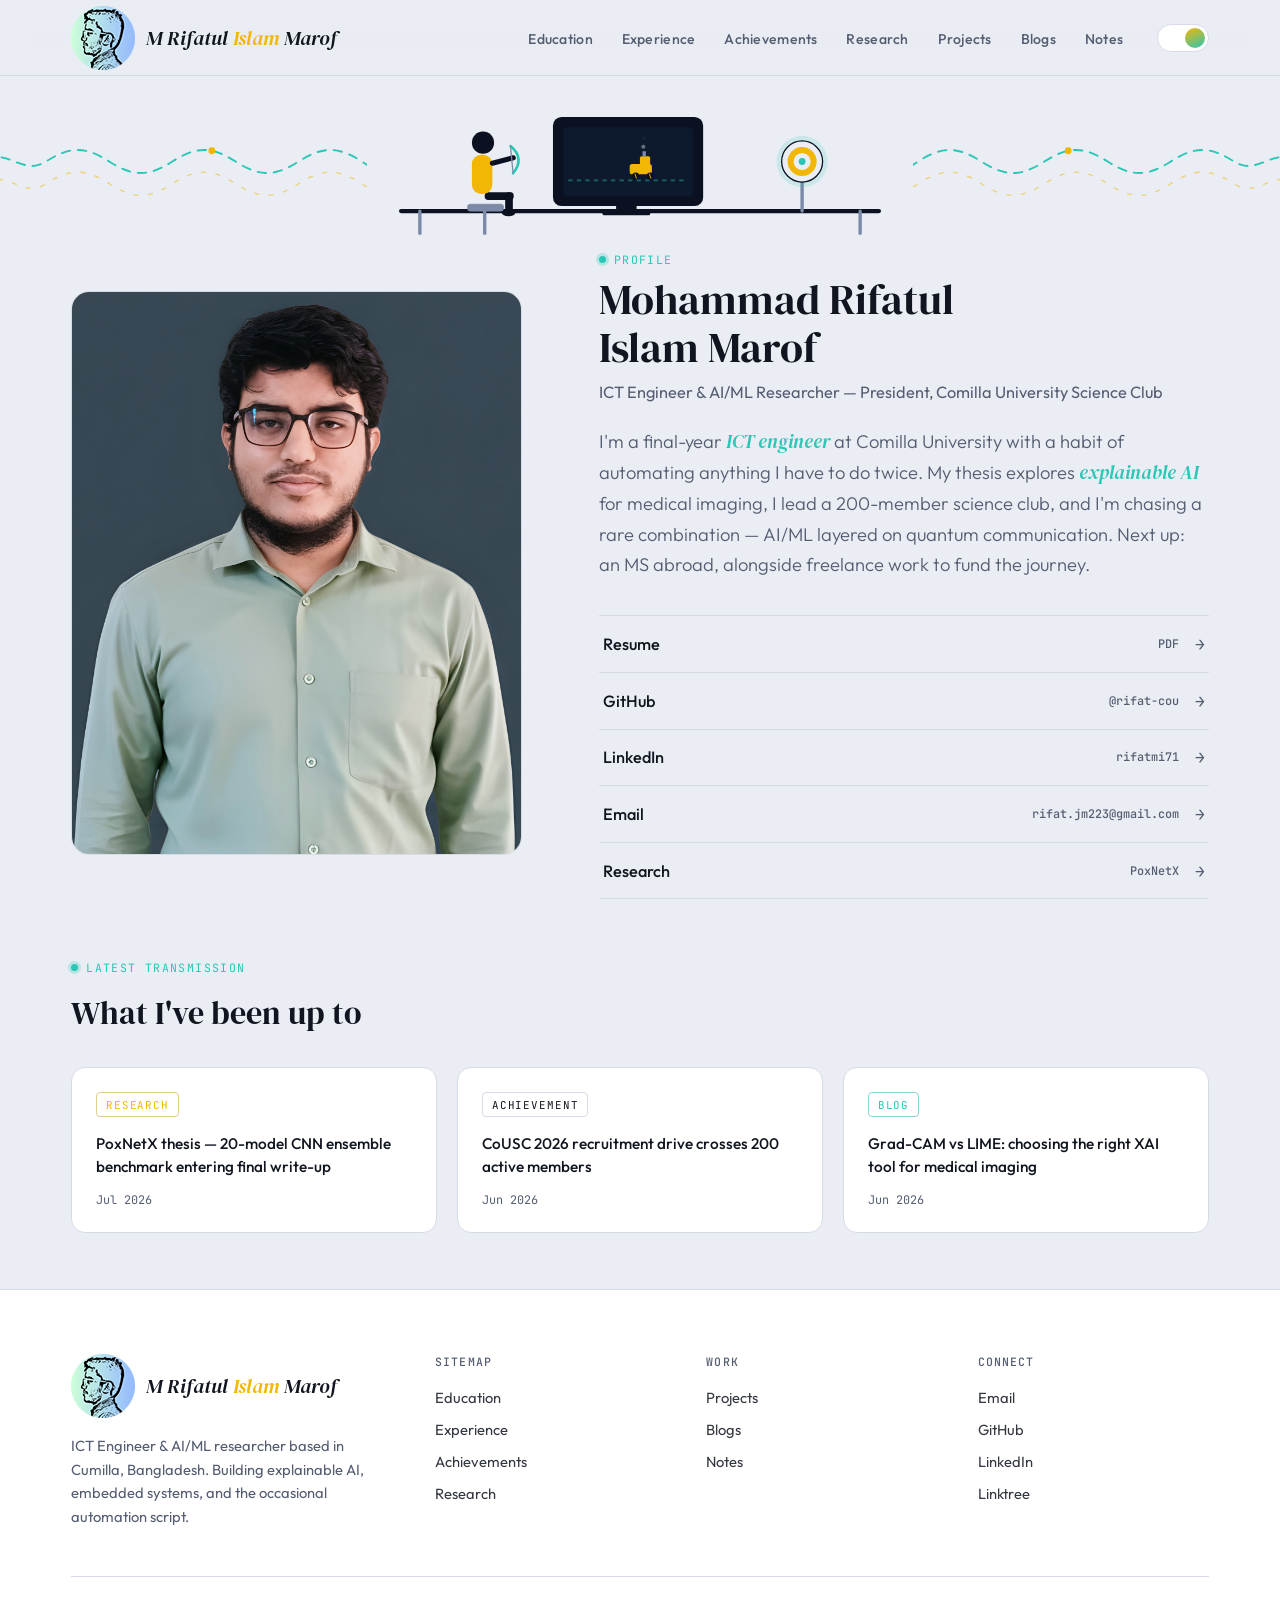
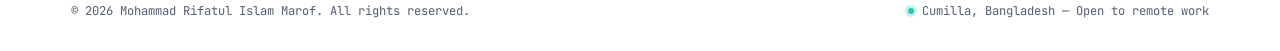
==== commit 3b503cae: "Change resume link to Google Drive Updated resume link to point to Google Drive." ====
--- a/index.html
+++ b/index.html
@@ -59,7 +59,7 @@
         <p class="short-desc">I'm a final-year <span class="accent">ICT engineer</span> at Comilla University with a habit of automating anything I have to do twice. My thesis explores <span class="accent">explainable AI</span> for medical imaging, I lead a 200-member science club, and I'm chasing a rare combination — AI/ML layered on quantum communication. Next up: an MS abroad, alongside freelance work to fund the journey.</p>
 
         <ul class="quick-links">
-          <li><a href="assets/resume.pdf" target="_blank" rel="noopener">Resume <span class="ql-meta">PDF</span><span class="ql-arrow">→</span></a></li>
+          <li><a href="https://drive.google.com/file/d/1D9NVPUMgzPlgNcnDPYmX2kuby5YWpg3z/view?usp=sharing" target="_blank" rel="noopener">Resume <span class="ql-meta">PDF</span><span class="ql-arrow">→</span></a></li>
           <li><a href="https://github.com/rifat-cou" target="_blank" rel="noopener">GitHub <span class="ql-meta">@rifat-cou</span><span class="ql-arrow">→</span></a></li>
           <li><a href="https://linkedin.com/in/rifatmi71" target="_blank" rel="noopener">LinkedIn <span class="ql-meta">rifatmi71</span><span class="ql-arrow">→</span></a></li>
           <li><a href="mailto:rifat.jm223@gmail.com">Email <span class="ql-meta">rifat.jm223@gmail.com</span><span class="ql-arrow">→</span></a></li>
